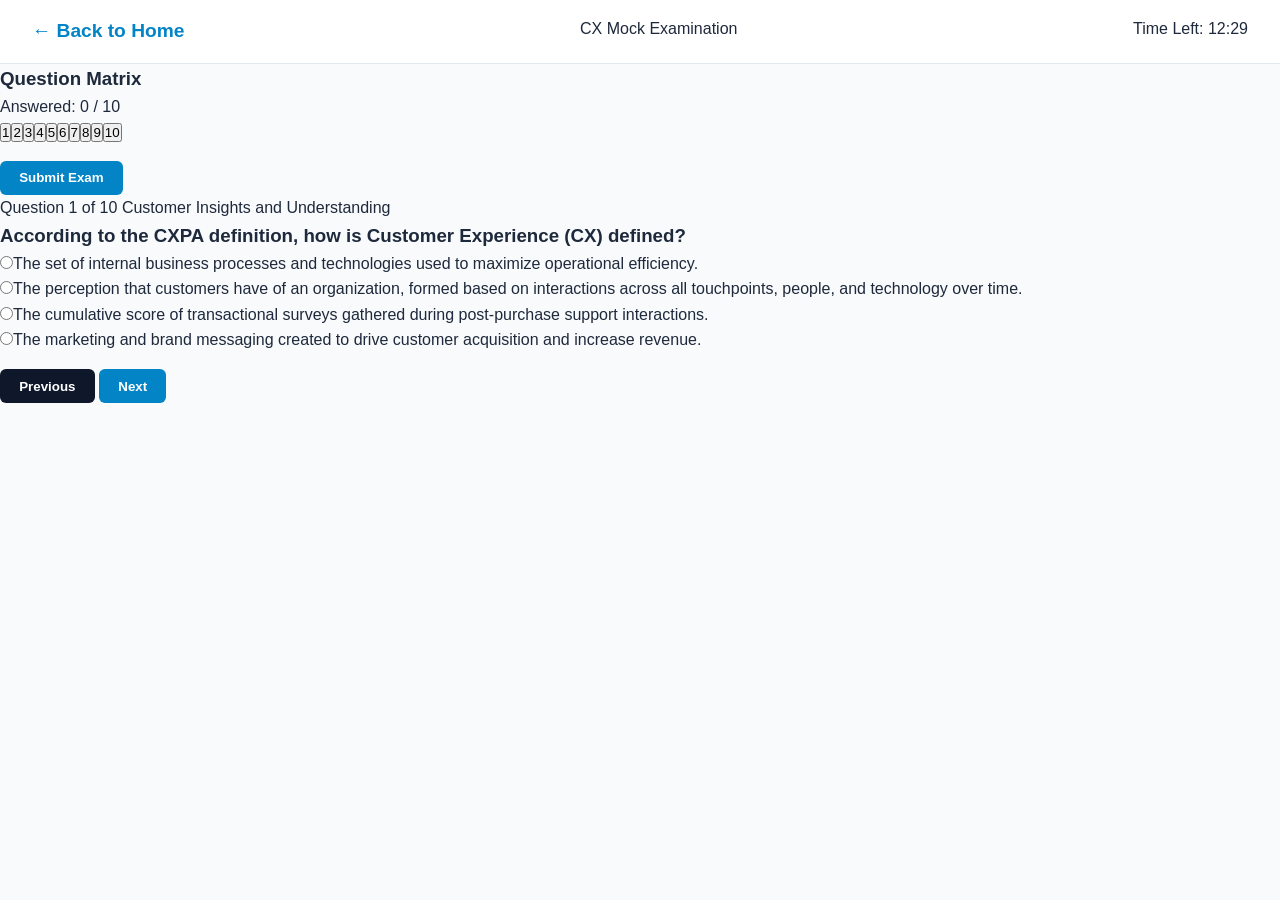
==== exam.html @ a08203ed "Create exam.html" ====
<!DOCTYPE html>
<html lang="en">
<head>
  <meta charset="UTF-8" />
  <meta name="viewport" content="width=device-width, initial-scale=1.0" />
  <title>Mock Exam | CX Practice Hub</title>
  <link rel="stylesheet" href="style.css" />
</head>
<body class="exam-body">

  <header class="navbar exam-header">
    <div class="logo"><a href="index.html" style="text-decoration: none; color: inherit;">← Back to Home</a></div>
    <div class="exam-title">CX Mock Examination</div>
    <div class="timer-box">Time Left: <span id="global-timer">60:00</span></div>
  </header>

  <main class="exam-container" id="exam-main">
    <!-- LEFT: Matrix of Questions -->
    <aside class="matrix-panel">
      <div class="matrix-header">
        <h3>Question Matrix</h3>
        <p class="matrix-sub" id="status-summary">Answered: 0 / 0</p>
      </div>
      <div class="matrix-grid" id="question-matrix"></div>
      
      <div class="matrix-footer">
        <button id="submit-exam-btn" class="btn primary full-width">Submit Exam</button>
      </div>
    </aside>

    <!-- RIGHT: Question & Options Display -->
    <section class="question-panel">
      <div class="question-header">
        <span class="q-badge" id="current-q-label">Question 1</span>
        <span class="q-domain" id="q-domain-label">Domain</span>
      </div>

      <div class="q-content">
        <h3 id="question-text">Loading question...</h3>
        <div id="options-container" class="options-list"></div>
        <div id="explanation-box" class="explanation-box hidden"></div>
      </div>

      <div class="question-nav">
        <button id="prev-btn" class="btn secondary">Previous</button>
        <button id="next-btn" class="btn primary">Next</button>
      </div>
    </section>
  </main>

  <!-- RESULT MODAL / OVERLAY -->
  <div id="result-screen" class="result-modal hidden">
    <div class="result-card">
      <h2>Exam Completed</h2>
      <p class="score-text" id="score-text">0 / 0 (0%)</p>
      <p id="score-message"></p>
      
      <div class="result-actions">
        <button id="review-btn" class="btn primary">Review Answers</button>
        <button id="retake-btn" class="btn secondary">Retake Exam</button>
        <a href="index.html" class="btn community-btn">Exit to Home</a>
      </div>
    </div>
  </div>

  <script>
    let questions = [];
    let currentIndex = 0;
    let userAnswers = {}; // { index: selectedOptionIndex }
    let isReviewMode = false;
    let timeLeft = 60 * 60; // 60 minutes default total exam timer
    let timerInterval = null;

    async function initExam() {
      try {
        const res = await fetch('questions.json');
        const rawData = await res.json();

        questions = rawData.map(q => {
          const opts = [];
          if (q.option_0 !== undefined) opts.push(q.option_0);
          if (q.option_1 !== undefined) opts.push(q.option_1);
          if (q.option_2 !== undefined) opts.push(q.option_2);
          if (q.option_3 !== undefined) opts.push(q.option_3);

          let correctIdx = typeof q.answerIndex === 'number' ? q.answerIndex - 1 : 0;
          if (correctIdx < 0) correctIdx = 0;

          return {
            id: q.id,
            domain: q.domain || "Customer Experience",
            question: q.question,
            options: opts.length > 0 ? opts : (q.options || []),
            answerIndex: correctIdx,
            explanation: q.explanation || "No explanation provided."
          };
        });

        // Set overall exam timer proportional to questions (e.g. 75s per question)
        timeLeft = questions.length * 75;
        startTimer();
        buildMatrix();
        loadQuestion(0);
      } catch (err) {
        console.error("Error loading questions", err);
      }
    }

    function startTimer() {
      updateTimerDisplay();
      timerInterval = setInterval(() => {
        timeLeft--;
        updateTimerDisplay();
        if (timeLeft <= 0) {
          clearInterval(timerInterval);
          finishExam();
        }
      }, 1000);
    }

    function updateTimerDisplay() {
      const mins = Math.floor(timeLeft / 60);
      const secs = timeLeft % 60;
      document.getElementById('global-timer').textContent = 
        `${String(mins).padStart(2, '0')}:${String(secs).padStart(2, '0')}`;
    }

    function buildMatrix() {
      const container = document.getElementById('question-matrix');
      container.innerHTML = '';
      questions.forEach((_, idx) => {
        const btn = document.createElement('button');
        btn.className = 'matrix-cell';
        btn.id = `matrix-cell-${idx}`;
        btn.textContent = idx + 1;
        btn.onclick = () => loadQuestion(idx);
        container.appendChild(btn);
      });
      updateStatusSummary();
    }

    function updateStatusSummary() {
      const answeredCount = Object.keys(userAnswers).length;
      document.getElementById('status-summary').textContent = 
        isReviewMode ? `Reviewing ${questions.length} Questions` : `Answered: ${answeredCount} / ${questions.length}`;
    }

    function loadQuestion(index) {
      currentIndex = index;
      const q = questions[currentIndex];

      document.getElementById('current-q-label').textContent = `Question ${currentIndex + 1} of ${questions.length}`;
      document.getElementById('q-domain-label').textContent = q.domain;
      document.getElementById('question-text').textContent = q.question;

      // Update Matrix highlight
      document.querySelectorAll('.matrix-cell').forEach((cell, idx) => {
        cell.classList.remove('active');
        if (idx === currentIndex) cell.classList.add('active');
      });

      // Render Options
      const optionsContainer = document.getElementById('options-container');
      optionsContainer.innerHTML = '';

      q.options.forEach((optText, optIdx) => {
        const optBtn = document.createElement('div');
        optBtn.className = 'exam-option';

        const radio = document.createElement('input');
        radio.type = 'radio';
        radio.name = `option-${currentIndex}`;
        radio.checked = userAnswers[currentIndex] === optIdx;
        radio.disabled = isReviewMode;

        const label = document.createElement('span');
        label.textContent = optText;

        optBtn.appendChild(radio);
        optBtn.appendChild(label);

        if (!isReviewMode) {
          optBtn.onclick = () => {
            userAnswers[currentIndex] = optIdx;
            radio.checked = true;
            document.getElementById(`matrix-cell-${currentIndex}`).classList.add('answered');
            updateStatusSummary();
            renderOptionSelection();
          };
        } else {
          // Review highlights
          if (optIdx === q.answerIndex) optBtn.classList.add('opt-correct');
          if (userAnswers[currentIndex] === optIdx && optIdx !== q.answerIndex) {
            optBtn.classList.add('opt-wrong');
          }
        }

        optionsContainer.appendChild(optBtn);
      });

      renderOptionSelection();

      // Explanation display in Review Mode
      const explBox = document.getElementById('explanation-box');
      if (isReviewMode) {
        explBox.classList.remove('hidden');
        explBox.innerHTML = `<strong>Explanation:</strong> ${q.explanation}`;
      } else {
        explBox.classList.add('hidden');
      }

      // Prev/Next buttons
      document.getElementById('prev-btn').disabled = currentIndex === 0;
      document.getElementById('next-btn').disabled = currentIndex === questions.length - 1;
    }

    function renderOptionSelection() {
      const opts = document.querySelectorAll('.exam-option');
      opts.forEach((opt, idx) => {
        if (!isReviewMode) {
          if (userAnswers[currentIndex] === idx) {
            opt.classList.add('selected');
          } else {
            opt.classList.remove('selected');
          }
        }
      });
    }

    document.getElementById('prev-btn').onclick = () => {
      if (currentIndex > 0) loadQuestion(currentIndex - 1);
    };

    document.getElementById('next-btn').onclick = () => {
      if (currentIndex < questions.length - 1) loadQuestion(currentIndex + 1);
    };

    document.getElementById('submit-exam-btn').onclick = () => {
      const unanswered = questions.length - Object.keys(userAnswers).length;
      if (unanswered > 0) {
        if (!confirm(`You have ${unanswered} unanswered question(s). Are you sure you want to finish and submit?`)) {
          return;
        }
      }
      finishExam();
    };

    function finishExam() {
      clearInterval(timerInterval);
      let score = 0;
      questions.forEach((q, idx) => {
        if (userAnswers[idx] === q.answerIndex) {
          score++;
        }
      });

      const pct = Math.round((score / questions.length) * 100);
      document.getElementById('score-text').textContent = `${score} / ${questions.length} (${pct}%)`;
      document.getElementById('score-message').textContent = pct >= 75 ? "Congratulations! Passing standard achieved." : "Keep practicing to reinforce weak domains.";

      document.getElementById('result-screen').classList.remove('hidden');
    }

    document.getElementById('review-btn').onclick = () => {
      isReviewMode = true;
      document.getElementById('result-screen').classList.add('hidden');
      document.getElementById('submit-exam-btn').classList.add('hidden');

      // Color matrix cells based on correct vs incorrect
      questions.forEach((q, idx) => {
        const cell = document.getElementById(`matrix-cell-${idx}`);
        cell.classList.remove('answered');
        if (userAnswers[idx] === q.answerIndex) {
          cell.classList.add('matrix-correct');
        } else {
          cell.classList.add('matrix-wrong');
        }
      });

      updateStatusSummary();
      loadQuestion(0);
    };

    document.getElementById('retake-btn').onclick = () => {
      location.reload();
    };

    initExam();
  </script>
</body>
</html>
---- style.css ----
* { box-sizing: border-box; margin: 0; padding: 0; font-family: -apple-system, BlinkMacSystemFont, "Segoe UI", Roboto, sans-serif; }
body { background: #f8fafc; color: #1e293b; line-height: 1.6; }
.navbar { display: flex; justify-content: space-between; padding: 1rem 2rem; background: #ffffff; border-bottom: 1px solid #e2e8f0; }
.navbar .logo { font-weight: 700; font-size: 1.2rem; color: #0284c7; }
.navbar nav a { margin-left: 1.5rem; text-decoration: none; color: #475569; font-weight: 500; }
.navbar nav a:hover { color: #0284c7; }

.container { max-width: 900px; margin: 2rem auto; padding: 0 1rem; }
.section-card { background: #ffffff; border-radius: 8px; padding: 1.5rem; margin-bottom: 2rem; border: 1px solid #e2e8f0; }
.section-card h2 { margin-bottom: 1rem; color: #0f172a; }

.hidden { display: none; }
.btn { padding: 0.6rem 1.2rem; border-radius: 6px; border: none; cursor: pointer; font-weight: 600; margin-top: 1rem; }
.btn.primary { background: #0284c7; color: #ffffff; }
.btn.secondary { background: #0f172a; color: #ffffff; }
.btn.community-btn { background: #f1f5f9; color: #0f172a; text-decoration: none; display: inline-block; margin-right: 1rem; }

.quiz-header { display: flex; justify-content: space-between; margin-bottom: 1rem; font-weight: 600; color: #64748b; }
.timer { color: #dc2626; }
.options-grid { display: flex; flex-direction: column; gap: 0.75rem; margin-top: 1rem; }
.opt-btn { padding: 0.8rem; border: 1px solid #cbd5e1; border-radius: 6px; background: #fff; text-align: left; cursor: pointer; font-size: 1rem; }
.opt-btn:hover:not(:disabled) { background: #f1f5f9; }
.opt-btn.correct { background: #dcfce7; border-color: #22c55e; }
.opt-btn.wrong { background: #fee2e2; border-color: #ef4444; }

.case-grid { display: grid; grid-template-columns: 1fr; gap: 1rem; margin-top: 1rem; }
.case-item { border: 1px solid #e2e8f0; border-radius: 6px; padding: 1rem; background: #fafafa; }
.case-item h4 { margin-bottom: 0.5rem; }
.link-btn { display: inline-block; margin-top: 0.5rem; color: #0284c7; text-decoration: none; font-weight: 600; }

.review-card { padding: 1rem; border-bottom: 1px solid #e2e8f0; margin-top: 1rem; }
.explanation { background: #f8fafc; padding: 0.5rem; border-left: 3px solid #0284c7; margin-top: 0.5rem; }
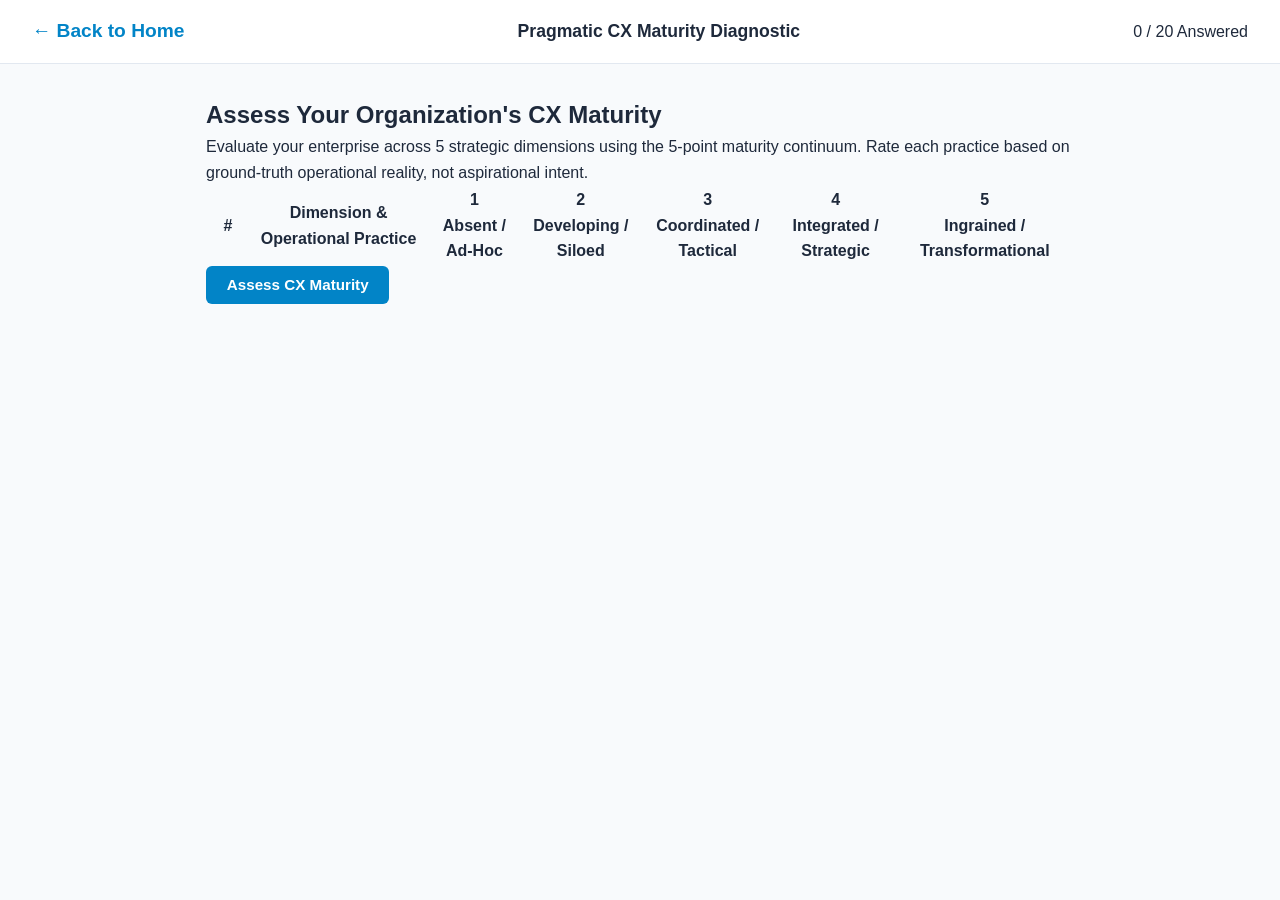
==== commit 17d5ee69: "Update exam.html" ====
--- a/exam.html
+++ b/exam.html
@@ -3,289 +3,251 @@
 <head>
   <meta charset="UTF-8" />
   <meta name="viewport" content="width=device-width, initial-scale=1.0" />
-  <title>Mock Exam | CX Practice Hub</title>
+  <title>CX Maturity Diagnostic & Assessment</title>
   <link rel="stylesheet" href="style.css" />
 </head>
-<body class="exam-body">
-
-  <header class="navbar exam-header">
+<body class="diagnostic-body">
+
+  <header class="navbar">
     <div class="logo"><a href="index.html" style="text-decoration: none; color: inherit;">← Back to Home</a></div>
-    <div class="exam-title">CX Mock Examination</div>
-    <div class="timer-box">Time Left: <span id="global-timer">60:00</span></div>
+    <div class="exam-title">Pragmatic CX Maturity Diagnostic</div>
+    <div class="progress-pill" id="completion-pill">0 / 20 Answered</div>
   </header>
 
-  <main class="exam-container" id="exam-main">
-    <!-- LEFT: Matrix of Questions -->
-    <aside class="matrix-panel">
-      <div class="matrix-header">
-        <h3>Question Matrix</h3>
-        <p class="matrix-sub" id="status-summary">Answered: 0 / 0</p>
-      </div>
-      <div class="matrix-grid" id="question-matrix"></div>
+  <main class="container diagnostic-container">
+    
+    <!-- INTRO BANNER -->
+    <div class="intro-box" id="intro-box">
+      <h2>Assess Your Organization's CX Maturity</h2>
+      <p>Evaluate your enterprise across 5 strategic dimensions using the 5-point maturity continuum. Rate each practice based on ground-truth operational reality, not aspirational intent.</p>
+    </div>
+
+    <!-- ASSESSMENT FORM -->
+    <form id="maturity-form">
+      <div class="table-responsive">
+        <table class="maturity-table">
+          <thead>
+            <tr>
+              <th style="width: 40px;">#</th>
+              <th>Dimension & Operational Practice</th>
+              <th class="rate-col">1<br><span class="col-sub">Absent / Ad-Hoc</span></th>
+              <th class="rate-col">2<br><span class="col-sub">Developing / Siloed</span></th>
+              <th class="rate-col">3<br><span class="col-sub">Coordinated / Tactical</span></th>
+              <th class="rate-col">4<br><span class="col-sub">Integrated / Strategic</span></th>
+              <th class="rate-col">5<br><span class="col-sub">Ingrained / Transformational</span></th>
+            </tr>
+          </thead>
+          <tbody id="questions-tbody">
+            <!-- Dynamically populated from JSON -->
+          </tbody>
+        </table>
+      </div>
+
+      <div class="action-bar">
+        <div id="validation-warning" class="warning-text hidden">⚠️ Please complete all 20 questions before generating your diagnosis.</div>
+        <button type="button" id="assess-btn" class="btn primary btn-large">Assess CX Maturity</button>
+      </div>
+    </form>
+
+    <!-- DIAGNOSTIC RESULTS REPORT (HIDDEN INITIALLY) -->
+    <section id="results-panel" class="results-panel hidden">
       
-      <div class="matrix-footer">
-        <button id="submit-exam-btn" class="btn primary full-width">Submit Exam</button>
-      </div>
-    </aside>
-
-    <!-- RIGHT: Question & Options Display -->
-    <section class="question-panel">
-      <div class="question-header">
-        <span class="q-badge" id="current-q-label">Question 1</span>
-        <span class="q-domain" id="q-domain-label">Domain</span>
-      </div>
-
-      <div class="q-content">
-        <h3 id="question-text">Loading question...</h3>
-        <div id="options-container" class="options-list"></div>
-        <div id="explanation-box" class="explanation-box hidden"></div>
-      </div>
-
-      <div class="question-nav">
-        <button id="prev-btn" class="btn secondary">Previous</button>
-        <button id="next-btn" class="btn primary">Next</button>
+      <!-- FUN AVATAR & HERO STAGE -->
+      <div class="stage-hero">
+        <div class="stage-avatar" id="stage-avatar">🎯</div>
+        <div class="stage-info">
+          <span class="stage-tag" id="stage-tag">Maturity Level</span>
+          <h1 id="stage-name">Strategic</h1>
+          <p class="stage-summary" id="stage-summary"></p>
+        </div>
+        <div class="score-badge">
+          <div class="score-number" id="total-score-val">0</div>
+          <div class="score-max">/ 100 pts</div>
+        </div>
+      </div>
+
+      <!-- DIMENSION BREAKDOWN (PROGRESS BARS) -->
+      <div class="dimension-card">
+        <h3>Operational Dimension Breakdown</h3>
+        <div id="dimension-bars" class="dim-bars-container"></div>
+      </div>
+
+      <!-- OPERATIONAL REALITY -->
+      <div class="detail-card">
+        <h3>Current Operational Reality</h3>
+        <ul id="operational-reality-list" class="styled-list"></ul>
+      </div>
+
+      <!-- IMMEDIATE OPERATIONAL PRIORITIES -->
+      <div class="detail-card priority-card">
+        <h3>Immediate Operational Priorities</h3>
+        <ul id="priorities-list" class="styled-list priority-list"></ul>
+      </div>
+
+      <!-- RELEVANT LAGGING METRICS -->
+      <div class="detail-card">
+        <h3>Key Metrics to Track at This Stage</h3>
+        <div id="metrics-chips" class="metrics-chips"></div>
+      </div>
+
+      <!-- ACTION BUTTONS -->
+      <div class="report-actions">
+        <button id="retake-btn" class="btn secondary">Retake Diagnostic</button>
+        <button onclick="window.print()" class="btn secondary">Print Report</button>
+        <a href="index.html" class="btn primary">Back to Hub</a>
       </div>
     </section>
+
   </main>
 
-  <!-- RESULT MODAL / OVERLAY -->
-  <div id="result-screen" class="result-modal hidden">
-    <div class="result-card">
-      <h2>Exam Completed</h2>
-      <p class="score-text" id="score-text">0 / 0 (0%)</p>
-      <p id="score-message"></p>
-      
-      <div class="result-actions">
-        <button id="review-btn" class="btn primary">Review Answers</button>
-        <button id="retake-btn" class="btn secondary">Retake Exam</button>
-        <a href="index.html" class="btn community-btn">Exit to Home</a>
-      </div>
-    </div>
-  </div>
-
   <script>
-    let questions = [];
-    let currentIndex = 0;
-    let userAnswers = {}; // { index: selectedOptionIndex }
-    let isReviewMode = false;
-    let timeLeft = 60 * 60; // 60 minutes default total exam timer
-    let timerInterval = null;
-
-    async function initExam() {
+    let diagnosticData = null;
+    let userRatings = {}; // { questionId: ratingNumber (1..5) }
+
+    // Fun Avatars for each stage
+    const STAGE_AVATARS = {
+      "stage_1": { icon: "🏕️", titleBadge: "Level 1: The Ad-Hoc Pioneer" },
+      "stage_2": { icon: "🧱", titleBadge: "Level 2: The Silo Juggler" },
+      "stage_3": { icon: "🚒", titleBadge: "Level 3: The Tactical Firefighter" },
+      "stage_4": { icon: "🧭", titleBadge: "Level 4: The Strategic Navigator" },
+      "stage_5": { icon: "🚀", titleBadge: "Level 5: The Galactic CX Unicorn" }
+    };
+
+    async function loadAssessment() {
       try {
         const res = await fetch('questions.json');
-        const rawData = await res.json();
-
-        questions = rawData.map(q => {
-          const opts = [];
-          if (q.option_0 !== undefined) opts.push(q.option_0);
-          if (q.option_1 !== undefined) opts.push(q.option_1);
-          if (q.option_2 !== undefined) opts.push(q.option_2);
-          if (q.option_3 !== undefined) opts.push(q.option_3);
-
-          let correctIdx = typeof q.answerIndex === 'number' ? q.answerIndex - 1 : 0;
-          if (correctIdx < 0) correctIdx = 0;
-
-          return {
-            id: q.id,
-            domain: q.domain || "Customer Experience",
-            question: q.question,
-            options: opts.length > 0 ? opts : (q.options || []),
-            answerIndex: correctIdx,
-            explanation: q.explanation || "No explanation provided."
-          };
-        });
-
-        // Set overall exam timer proportional to questions (e.g. 75s per question)
-        timeLeft = questions.length * 75;
-        startTimer();
-        buildMatrix();
-        loadQuestion(0);
+        diagnosticData = await res.json();
+        renderTable();
       } catch (err) {
-        console.error("Error loading questions", err);
+        console.error("Could not load questions.json", err);
       }
     }
 
-    function startTimer() {
-      updateTimerDisplay();
-      timerInterval = setInterval(() => {
-        timeLeft--;
-        updateTimerDisplay();
-        if (timeLeft <= 0) {
-          clearInterval(timerInterval);
-          finishExam();
-        }
-      }, 1000);
-    }
-
-    function updateTimerDisplay() {
-      const mins = Math.floor(timeLeft / 60);
-      const secs = timeLeft % 60;
-      document.getElementById('global-timer').textContent = 
-        `${String(mins).padStart(2, '0')}:${String(secs).padStart(2, '0')}`;
-    }
-
-    function buildMatrix() {
-      const container = document.getElementById('question-matrix');
-      container.innerHTML = '';
-      questions.forEach((_, idx) => {
-        const btn = document.createElement('button');
-        btn.className = 'matrix-cell';
-        btn.id = `matrix-cell-${idx}`;
-        btn.textContent = idx + 1;
-        btn.onclick = () => loadQuestion(idx);
-        container.appendChild(btn);
-      });
-      updateStatusSummary();
-    }
-
-    function updateStatusSummary() {
-      const answeredCount = Object.keys(userAnswers).length;
-      document.getElementById('status-summary').textContent = 
-        isReviewMode ? `Reviewing ${questions.length} Questions` : `Answered: ${answeredCount} / ${questions.length}`;
-    }
-
-    function loadQuestion(index) {
-      currentIndex = index;
-      const q = questions[currentIndex];
-
-      document.getElementById('current-q-label').textContent = `Question ${currentIndex + 1} of ${questions.length}`;
-      document.getElementById('q-domain-label').textContent = q.domain;
-      document.getElementById('question-text').textContent = q.question;
-
-      // Update Matrix highlight
-      document.querySelectorAll('.matrix-cell').forEach((cell, idx) => {
-        cell.classList.remove('active');
-        if (idx === currentIndex) cell.classList.add('active');
-      });
-
-      // Render Options
-      const optionsContainer = document.getElementById('options-container');
-      optionsContainer.innerHTML = '';
-
-      q.options.forEach((optText, optIdx) => {
-        const optBtn = document.createElement('div');
-        optBtn.className = 'exam-option';
-
-        const radio = document.createElement('input');
-        radio.type = 'radio';
-        radio.name = `option-${currentIndex}`;
-        radio.checked = userAnswers[currentIndex] === optIdx;
-        radio.disabled = isReviewMode;
-
-        const label = document.createElement('span');
-        label.textContent = optText;
-
-        optBtn.appendChild(radio);
-        optBtn.appendChild(label);
-
-        if (!isReviewMode) {
-          optBtn.onclick = () => {
-            userAnswers[currentIndex] = optIdx;
-            radio.checked = true;
-            document.getElementById(`matrix-cell-${currentIndex}`).classList.add('answered');
-            updateStatusSummary();
-            renderOptionSelection();
-          };
-        } else {
-          // Review highlights
-          if (optIdx === q.answerIndex) optBtn.classList.add('opt-correct');
-          if (userAnswers[currentIndex] === optIdx && optIdx !== q.answerIndex) {
-            optBtn.classList.add('opt-wrong');
-          }
-        }
-
-        optionsContainer.appendChild(optBtn);
-      });
-
-      renderOptionSelection();
-
-      // Explanation display in Review Mode
-      const explBox = document.getElementById('explanation-box');
-      if (isReviewMode) {
-        explBox.classList.remove('hidden');
-        explBox.innerHTML = `<strong>Explanation:</strong> ${q.explanation}`;
-      } else {
-        explBox.classList.add('hidden');
-      }
-
-      // Prev/Next buttons
-      document.getElementById('prev-btn').disabled = currentIndex === 0;
-      document.getElementById('next-btn').disabled = currentIndex === questions.length - 1;
-    }
-
-    function renderOptionSelection() {
-      const opts = document.querySelectorAll('.exam-option');
-      opts.forEach((opt, idx) => {
-        if (!isReviewMode) {
-          if (userAnswers[currentIndex] === idx) {
-            opt.classList.add('selected');
-          } else {
-            opt.classList.remove('selected');
-          }
-        }
+    function renderTable() {
+      const tbody = document.getElementById('questions-tbody');
+      tbody.innerHTML = '';
+
+      diagnosticData.questions.forEach((q, idx) => {
+        const tr = document.createElement('tr');
+        tr.id = `q-row-${q.id}`;
+
+        tr.innerHTML = `
+          <td class="q-num">${q.id}</td>
+          <td>
+            <div class="q-cat">${q.category}</div>
+            <div class="q-statement">${q.statement}</div>
+            <div class="q-eval"><small>Focus: ${q.evaluates}</small></div>
+          </td>
+          ${[1, 2, 3, 4, 5].map(val => `
+            <td class="radio-cell">
+              <label class="radio-label">
+                <input type="radio" name="q_${q.id}" value="${val}" onchange="handleSelect(${q.id},${val})" />
+                <span class="custom-radio"></span>
+              </label>
+            </td>
+          `).join('')}
+        `;
+        tbody.appendChild(tr);
       });
     }
 
-    document.getElementById('prev-btn').onclick = () => {
-      if (currentIndex > 0) loadQuestion(currentIndex - 1);
-    };
-
-    document.getElementById('next-btn').onclick = () => {
-      if (currentIndex < questions.length - 1) loadQuestion(currentIndex + 1);
-    };
-
-    document.getElementById('submit-exam-btn').onclick = () => {
-      const unanswered = questions.length - Object.keys(userAnswers).length;
-      if (unanswered > 0) {
-        if (!confirm(`You have ${unanswered} unanswered question(s). Are you sure you want to finish and submit?`)) {
-          return;
-        }
+    window.handleSelect = function(qId, val) {
+      userRatings[qId] = val;
+      const answeredCount = Object.keys(userRatings).length;
+      document.getElementById('completion-pill').textContent = `${answeredCount} / 20 Answered`;
+      
+      // Clear visual warning state for this row
+      const row = document.getElementById(`q-row-${qId}`);
+      if (row) row.classList.remove('row-missing');
+      
+      if (answeredCount === 20) {
+        document.getElementById('validation-warning').classList.add('hidden');
       }
-      finishExam();
-    };
-
-    function finishExam() {
-      clearInterval(timerInterval);
-      let score = 0;
-      questions.forEach((q, idx) => {
-        if (userAnswers[idx] === q.answerIndex) {
-          score++;
-        }
+    };
+
+    document.getElementById('assess-btn').onclick = function() {
+      const answeredCount = Object.keys(userRatings).length;
+      if (answeredCount < 20) {
+        document.getElementById('validation-warning').classList.remove('hidden');
+        // Highlight missing rows
+        diagnosticData.questions.forEach(q => {
+          if (!userRatings[q.id]) {
+            document.getElementById(`q-row-${q.id}`).classList.add('row-missing');
+          }
+        });
+        window.scrollTo({ top: document.querySelector('.row-missing').offsetTop - 100, behavior: 'smooth' });
+        return;
+      }
+
+      computeAndDisplayResults();
+    };
+
+    function computeAndDisplayResults() {
+      // 1. Calculate Total Score
+      let totalScore = 0;
+      Object.values(userRatings).forEach(val => totalScore += val);
+
+      // 2. Identify Matching Maturity Stage
+      const stage = diagnosticData.maturity_stages.find(
+        st => totalScore >= st.score_range.min && totalScore <= st.score_range.max
+      ) || diagnosticData.maturity_stages[0];
+
+      // 3. Populate Hero Information
+      const avatarInfo = STAGE_AVATARS[stage.stage_id] || { icon: "📊", titleBadge: stage.name };
+      document.getElementById('stage-avatar').textContent = avatarInfo.icon;
+      document.getElementById('stage-tag').textContent = avatarInfo.titleBadge;
+      document.getElementById('stage-name').textContent = stage.name;
+      document.getElementById('stage-summary').textContent = stage.summary;
+      document.getElementById('total-score-val').textContent = totalScore;
+
+      // 4. Calculate Dimension Scores (max 20 per dimension)
+      const dimMap = {};
+      diagnosticData.dimensions.forEach(dim => dimMap[dim.id] = { name: dim.name, score: 0, count: 0 });
+      diagnosticData.questions.forEach(q => {
+        dimMap[q.dimension_id].score += (userRatings[q.id] || 0);
+        dimMap[q.dimension_id].count++;
       });
 
-      const pct = Math.round((score / questions.length) * 100);
-      document.getElementById('score-text').textContent = `${score} / ${questions.length} (${pct}%)`;
-      document.getElementById('score-message').textContent = pct >= 75 ? "Congratulations! Passing standard achieved." : "Keep practicing to reinforce weak domains.";
-
-      document.getElementById('result-screen').classList.remove('hidden');
+      const dimBars = document.getElementById('dimension-bars');
+      dimBars.innerHTML = '';
+      Object.values(dimMap).forEach(d => {
+        const pct = Math.round((d.score / (d.count * 5)) * 100);
+        const div = document.createElement('div');
+        div.className = 'dim-bar-item';
+        div.innerHTML = `
+          <div class="dim-meta">
+            <span><strong>${d.name}</strong></span>
+            <span>${d.score} / ${d.count * 5} (${pct}%)</span>
+          </div>
+          <div class="progress-track">
+            <div class="progress-fill" style="width: ${pct}%"></div>
+          </div>
+        `;
+        dimBars.appendChild(div);
+      });
+
+      // 5. Populate Lists
+      const realityList = document.getElementById('operational-reality-list');
+      realityList.innerHTML = stage.operational_reality.map(item => `<li>${item}</li>`).join('');
+
+      const priorityList = document.getElementById('priorities-list');
+      priorityList.innerHTML = stage.immediate_operational_priorities.map(item => `<li>${item}</li>`).join('');
+
+      const metricsChips = document.getElementById('metrics-chips');
+      metricsChips.innerHTML = stage.relevant_lagging_metrics.map(m => `<span class="metric-chip">${m}</span>`).join('');
+
+      // 6. Toggle View
+      document.getElementById('intro-box').classList.add('hidden');
+      document.getElementById('maturity-form').classList.add('hidden');
+      document.getElementById('results-panel').classList.remove('hidden');
+      window.scrollTo({ top: 0, behavior: 'smooth' });
     }
 
-    document.getElementById('review-btn').onclick = () => {
-      isReviewMode = true;
-      document.getElementById('result-screen').classList.add('hidden');
-      document.getElementById('submit-exam-btn').classList.add('hidden');
-
-      // Color matrix cells based on correct vs incorrect
-      questions.forEach((q, idx) => {
-        const cell = document.getElementById(`matrix-cell-${idx}`);
-        cell.classList.remove('answered');
-        if (userAnswers[idx] === q.answerIndex) {
-          cell.classList.add('matrix-correct');
-        } else {
-          cell.classList.add('matrix-wrong');
-        }
-      });
-
-      updateStatusSummary();
-      loadQuestion(0);
-    };
-
-    document.getElementById('retake-btn').onclick = () => {
+    document.getElementById('retake-btn').onclick = function() {
       location.reload();
     };
 
-    initExam();
+    loadAssessment();
   </script>
 </body>
 </html>
--- a/style.css
+++ b/style.css
@@ -1,32 +1,290 @@
-* { box-sizing: border-box; margin: 0; padding: 0; font-family: -apple-system, BlinkMacSystemFont, "Segoe UI", Roboto, sans-serif; }
-body { background: #f8fafc; color: #1e293b; line-height: 1.6; }
-.navbar { display: flex; justify-content: space-between; padding: 1rem 2rem; background: #ffffff; border-bottom: 1px solid #e2e8f0; }
-.navbar .logo { font-weight: 700; font-size: 1.2rem; color: #0284c7; }
-.navbar nav a { margin-left: 1.5rem; text-decoration: none; color: #475569; font-weight: 500; }
-.navbar nav a:hover { color: #0284c7; }
-
-.container { max-width: 900px; margin: 2rem auto; padding: 0 1rem; }
-.section-card { background: #ffffff; border-radius: 8px; padding: 1.5rem; margin-bottom: 2rem; border: 1px solid #e2e8f0; }
-.section-card h2 { margin-bottom: 1rem; color: #0f172a; }
-
-.hidden { display: none; }
-.btn { padding: 0.6rem 1.2rem; border-radius: 6px; border: none; cursor: pointer; font-weight: 600; margin-top: 1rem; }
-.btn.primary { background: #0284c7; color: #ffffff; }
-.btn.secondary { background: #0f172a; color: #ffffff; }
-.btn.community-btn { background: #f1f5f9; color: #0f172a; text-decoration: none; display: inline-block; margin-right: 1rem; }
-
-.quiz-header { display: flex; justify-content: space-between; margin-bottom: 1rem; font-weight: 600; color: #64748b; }
-.timer { color: #dc2626; }
-.options-grid { display: flex; flex-direction: column; gap: 0.75rem; margin-top: 1rem; }
-.opt-btn { padding: 0.8rem; border: 1px solid #cbd5e1; border-radius: 6px; background: #fff; text-align: left; cursor: pointer; font-size: 1rem; }
-.opt-btn:hover:not(:disabled) { background: #f1f5f9; }
-.opt-btn.correct { background: #dcfce7; border-color: #22c55e; }
-.opt-btn.wrong { background: #fee2e2; border-color: #ef4444; }
-
-.case-grid { display: grid; grid-template-columns: 1fr; gap: 1rem; margin-top: 1rem; }
-.case-item { border: 1px solid #e2e8f0; border-radius: 6px; padding: 1rem; background: #fafafa; }
-.case-item h4 { margin-bottom: 0.5rem; }
-.link-btn { display: inline-block; margin-top: 0.5rem; color: #0284c7; text-decoration: none; font-weight: 600; }
-
-.review-card { padding: 1rem; border-bottom: 1px solid #e2e8f0; margin-top: 1rem; }
-.explanation { background: #f8fafc; padding: 0.5rem; border-left: 3px solid #0284c7; margin-top: 0.5rem; }
+* {
+  box-sizing: border-box;
+  margin: 0;
+  padding: 0;
+  font-family: -apple-system, BlinkMacSystemFont, "Segoe UI", Roboto, sans-serif;
+}
+
+body {
+  background: #f8fafc;
+  color: #1e293b;
+  line-height: 1.6;
+}
+
+/* NAVBAR */
+.navbar {
+  display: flex;
+  justify-content: space-between;
+  align-items: center;
+  padding: 1rem 2rem;
+  background: #ffffff;
+  border-bottom: 1px solid #e2e8f0;
+}
+.navbar .logo {
+  font-weight: 700;
+  font-size: 1.2rem;
+  color: #0284c7;
+}
+.navbar nav a {
+  margin-left: 1.5rem;
+  text-decoration: none;
+  color: #475569;
+  font-weight: 500;
+}
+.navbar nav a:hover {
+  color: #0284c7;
+}
+
+.container {
+  max-width: 900px;
+  margin: 2rem auto;
+  padding: 0 1rem;
+}
+.section-card {
+  background: #ffffff;
+  border-radius: 8px;
+  padding: 1.5rem;
+  margin-bottom: 2rem;
+  border: 1px solid #e2e8f0;
+}
+
+/* BUTTONS */
+.btn {
+  padding: 0.65rem 1.3rem;
+  border-radius: 6px;
+  border: none;
+  cursor: pointer;
+  font-weight: 600;
+  font-size: 0.95rem;
+  transition: all 0.2s ease;
+}
+.btn.primary {
+  background: #0284c7;
+  color: #ffffff;
+}
+.btn.primary:hover {
+  background: #0369a1;
+}
+.btn.secondary {
+  background: #e2e8f0;
+  color: #1e293b;
+}
+.btn.secondary:hover {
+  background: #cbd5e1;
+}
+.btn.community-btn {
+  background: #f1f5f9;
+  color: #0f172a;
+  text-decoration: none;
+  display: inline-block;
+  margin-right: 0.75rem;
+}
+.btn:disabled {
+  opacity: 0.5;
+  cursor: not-allowed;
+}
+.full-width {
+  width: 100%;
+}
+.hidden {
+  display: none !important;
+}
+
+/* EXAM PAGE LAYOUT */
+.exam-header {
+  border-bottom: 2px solid #0284c7;
+}
+.exam-title {
+  font-weight: 600;
+  font-size: 1.1rem;
+}
+.timer-box {
+  font-weight: 700;
+  color: #dc2626;
+  font-size: 1.1rem;
+}
+
+.exam-container {
+  display: grid;
+  grid-template-columns: 320px 1fr;
+  gap: 1.5rem;
+  max-width: 1300px;
+  margin: 1.5rem auto;
+  padding: 0 1rem;
+  min-height: calc(100vh - 120px);
+}
+
+/* MATRIX PANEL (LEFT) */
+.matrix-panel {
+  background: #ffffff;
+  border: 1px solid #e2e8f0;
+  border-radius: 8px;
+  padding: 1.25rem;
+  display: flex;
+  flex-direction: column;
+  height: fit-content;
+}
+.matrix-header h3 {
+  font-size: 1.1rem;
+  color: #0f172a;
+}
+.matrix-sub {
+  font-size: 0.85rem;
+  color: #64748b;
+  margin-bottom: 1rem;
+}
+.matrix-grid {
+  display: grid;
+  grid-template-columns: repeat(5, 1fr);
+  gap: 0.5rem;
+  margin-bottom: 1.5rem;
+}
+.matrix-cell {
+  background: #ffffff;
+  border: 1px solid #cbd5e1;
+  padding: 0.6rem 0;
+  border-radius: 4px;
+  font-weight: 600;
+  font-size: 0.95rem;
+  cursor: pointer;
+  color: #334155;
+}
+.matrix-cell:hover {
+  background: #f1f5f9;
+}
+.matrix-cell.active {
+  border: 2px solid #0284c7;
+  color: #0284c7;
+}
+.matrix-cell.answered {
+  background: #0284c7;
+  color: #ffffff;
+  border-color: #0284c7;
+}
+.matrix-cell.matrix-correct {
+  background: #16a34a !important;
+  color: #ffffff !important;
+  border-color: #16a34a !important;
+}
+.matrix-cell.matrix-wrong {
+  background: #dc2626 !important;
+  color: #ffffff !important;
+  border-color: #dc2626 !important;
+}
+
+/* QUESTION PANEL (RIGHT) */
+.question-panel {
+  background: #ffffff;
+  border: 1px solid #e2e8f0;
+  border-radius: 8px;
+  padding: 2rem;
+  display: flex;
+  flex-direction: column;
+  justify-content: space-between;
+}
+.question-header {
+  display: flex;
+  justify-content: space-between;
+  margin-bottom: 1.25rem;
+}
+.q-badge {
+  font-weight: 700;
+  color: #0284c7;
+  font-size: 1.05rem;
+}
+.q-domain {
+  background: #f1f5f9;
+  padding: 0.2rem 0.6rem;
+  border-radius: 4px;
+  font-size: 0.85rem;
+  color: #475569;
+}
+.q-content h3 {
+  font-size: 1.2rem;
+  font-weight: 600;
+  color: #0f172a;
+  margin-bottom: 1.5rem;
+}
+.options-list {
+  display: flex;
+  flex-direction: column;
+  gap: 0.85rem;
+}
+.exam-option {
+  display: flex;
+  align-items: center;
+  gap: 0.85rem;
+  padding: 1rem;
+  border: 1px solid #e2e8f0;
+  border-radius: 6px;
+  cursor: pointer;
+  background: #fdfdfd;
+}
+.exam-option:hover {
+  background: #f8fafc;
+}
+.exam-option.selected {
+  border-color: #0284c7;
+  background: #f0f9ff;
+}
+.exam-option.opt-correct {
+  border-color: #16a34a;
+  background: #dcfce7;
+  font-weight: 600;
+}
+.exam-option.opt-wrong {
+  border-color: #dc2626;
+  background: #fee2e2;
+}
+
+.explanation-box {
+  margin-top: 1.5rem;
+  padding: 1rem;
+  background: #f8fafc;
+  border-left: 4px solid #0284c7;
+  font-size: 0.95rem;
+}
+.question-nav {
+  display: flex;
+  justify-content: space-between;
+  margin-top: 2rem;
+  padding-top: 1rem;
+  border-top: 1px solid #e2e8f0;
+}
+
+/* RESULT MODAL */
+.result-modal {
+  position: fixed;
+  top: 0;
+  left: 0;
+  width: 100%;
+  height: 100%;
+  background: rgba(15, 23, 42, 0.65);
+  display: flex;
+  justify-content: center;
+  align-items: center;
+}
+.result-card {
+  background: #ffffff;
+  border-radius: 10px;
+  padding: 2.5rem;
+  max-width: 500px;
+  width: 90%;
+  text-align: center;
+}
+.result-card h2 {
+  font-size: 1.6rem;
+  margin-bottom: 0.5rem;
+}
+.score-text {
+  font-size: 2.2rem;
+  font-weight: 800;
+  color: #0284c7;
+  margin: 1rem 0;
+}
+.result-actions {
+  display: flex;
+  flex-direction: column;
+  gap: 0.75rem;
+  margin-top: 1.5rem;
+}
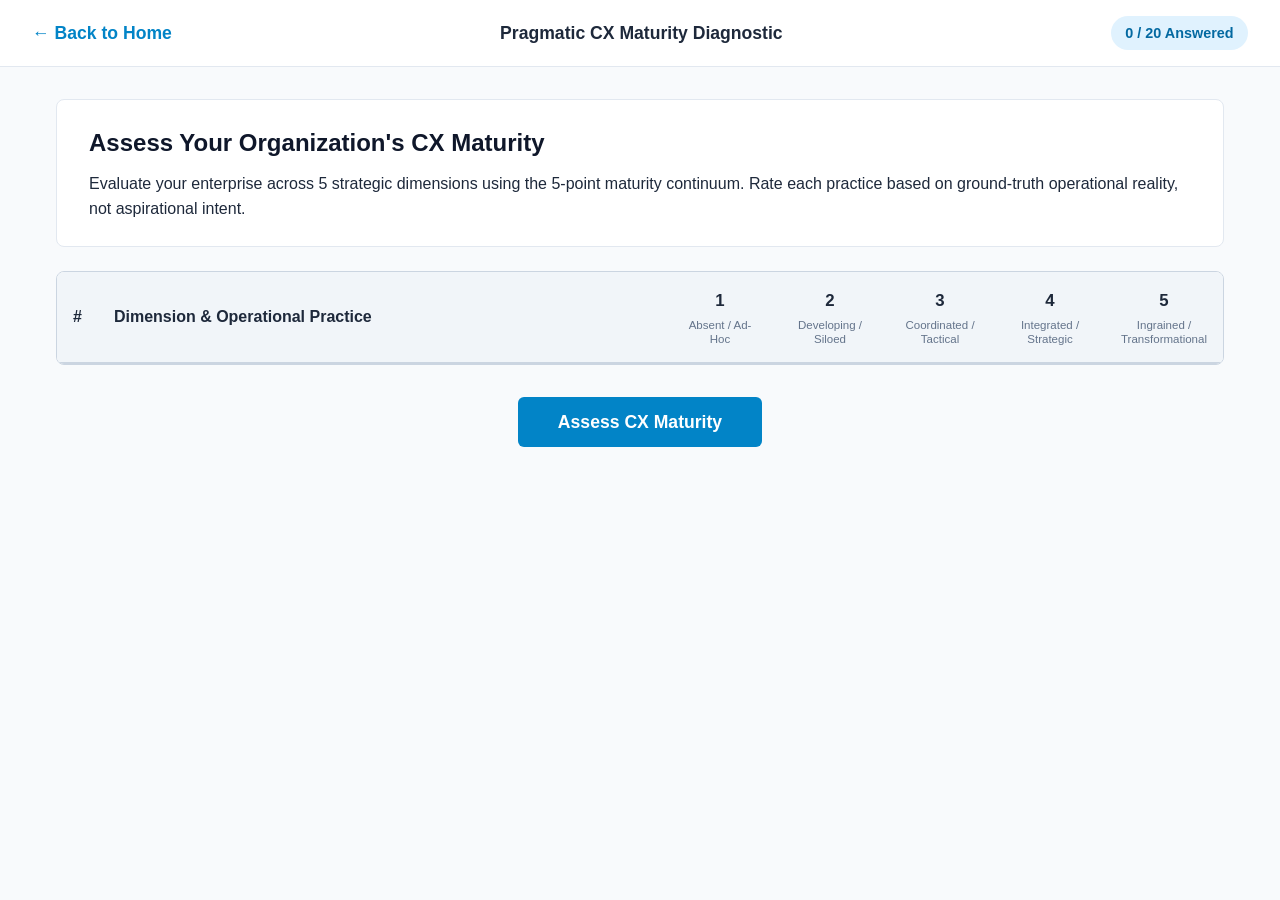
==== commit affe515f: "Update exam.html" ====
--- a/exam.html
+++ b/exam.html
@@ -5,6 +5,14 @@
   <meta name="viewport" content="width=device-width, initial-scale=1.0" />
   <title>CX Maturity Diagnostic & Assessment</title>
   <link rel="stylesheet" href="style.css" />
+  <style>
+    /* Inlined styles to guarantee instant styling without cache lag */
+    .hidden { display: none !important; }
+    .warning-text { color: #dc2626; font-weight: 600; margin-bottom: 0.5rem; }
+    .row-missing { background-color: #fee2e2 !important; }
+    .radio-label { display: block; width: 100%; height: 100%; cursor: pointer; text-align: center; }
+    .radio-label input { width: 20px; height: 20px; cursor: pointer; accent-color: #0284c7; }
+  </style>
 </head>
 <body class="diagnostic-body">
 
@@ -38,7 +46,7 @@
             </tr>
           </thead>
           <tbody id="questions-tbody">
-            <!-- Dynamically populated from JSON -->
+            <!-- Populated via script -->
           </tbody>
         </table>
       </div>
@@ -49,10 +57,8 @@
       </div>
     </form>
 
-    <!-- DIAGNOSTIC RESULTS REPORT (HIDDEN INITIALLY) -->
+    <!-- DIAGNOSTIC RESULTS REPORT -->
     <section id="results-panel" class="results-panel hidden">
-      
-      <!-- FUN AVATAR & HERO STAGE -->
       <div class="stage-hero">
         <div class="stage-avatar" id="stage-avatar">🎯</div>
         <div class="stage-info">
@@ -66,31 +72,26 @@
         </div>
       </div>
 
-      <!-- DIMENSION BREAKDOWN (PROGRESS BARS) -->
-      <div class="dimension-card">
+      <div class="detail-card">
         <h3>Operational Dimension Breakdown</h3>
         <div id="dimension-bars" class="dim-bars-container"></div>
       </div>
 
-      <!-- OPERATIONAL REALITY -->
       <div class="detail-card">
         <h3>Current Operational Reality</h3>
         <ul id="operational-reality-list" class="styled-list"></ul>
       </div>
 
-      <!-- IMMEDIATE OPERATIONAL PRIORITIES -->
       <div class="detail-card priority-card">
         <h3>Immediate Operational Priorities</h3>
         <ul id="priorities-list" class="styled-list priority-list"></ul>
       </div>
 
-      <!-- RELEVANT LAGGING METRICS -->
       <div class="detail-card">
         <h3>Key Metrics to Track at This Stage</h3>
         <div id="metrics-chips" class="metrics-chips"></div>
       </div>
 
-      <!-- ACTION BUTTONS -->
       <div class="report-actions">
         <button id="retake-btn" class="btn secondary">Retake Diagnostic</button>
         <button onclick="window.print()" class="btn secondary">Print Report</button>
@@ -101,10 +102,140 @@
   </main>
 
   <script>
-    let diagnosticData = null;
-    let userRatings = {}; // { questionId: ratingNumber (1..5) }
-
-    // Fun Avatars for each stage
+    // Embedded Data to prevent fetch/cache issues
+    const diagnosticData = {
+      "dimensions": [
+        { "id": "dim_1", "name": "Executive Direction & Strategic Intent" },
+        { "id": "dim_2", "name": "Cross-Functional Alignment & Silo Elimination" },
+        { "id": "dim_3", "name": "Design Thinking & Human-Centered Innovation" },
+        { "id": "dim_4", "Frontline Enablement & Culture (EX to CX)", "name": "Frontline Enablement & Culture (EX to CX)" },
+        { "id": "dim_5", "name": "Measurement, Lagging Metrics & Closed-Loop Action" }
+      ],
+      "questions": [
+        { "id": 1, "dimension_id": "dim_1", "category": "Executive Alignment", "statement": "The CEO and executive leadership treat CX as an active driver of sustainable business strategy and budget allocation, rather than an operational cost center.", "evaluates": "Executive sponsorship, resource prioritization, and strategic mindset." },
+        { "id": 2, "dimension_id": "dim_1", "category": "Strategic Intent", "statement": "Business strategies and resource allocations are formulated around outside-in customer journeys rather than inside-out functional convenience.", "evaluates": "Journey-centric strategy versus departmental convenience." },
+        { "id": 3, "dimension_id": "dim_1", "category": "Executive Empathy", "statement": "Senior executives routinely review unfiltered customer feedback and directly participate in customer listening sessions or frontline shadowing.", "evaluates": "Executive ground-truth awareness and listening hygiene." },
+        { "id": 4, "dimension_id": "dim_1", "category": "Financial Justification", "statement": "CX initiatives require substantiated business cases that link planned experience enhancements to projected ROI, cost-to-serve reductions, or revenue growth.", "evaluates": "Financial discipline and business case maturity." },
+        { "id": 5, "dimension_id": "dim_2", "category": "Governance", "statement": "A multi-stakeholder governance council (Product, Ops, IT, Marketing, Finance) actively aligns roadmaps to harmonize competing functional priorities.", "evaluates": "Cross-functional decision making and friction triage." },
+        { "id": 6, "dimension_id": "dim_2", "category": "Operational Handoffs", "statement": "Customer touchpoint handoffs between departments are governed using clear RACI roles, actively eliminating areas of 'responsibility ambiguity.'", "evaluates": "Process continuity and reduction of inter-department handoff drop-offs." },
+        { "id": 7, "dimension_id": "dim_2", "category": "Back-Office Integration", "statement": "Back-office and enabling teams (IT, Finance, Legal, Compliance) clearly understand and evaluate how their internal policies directly impact customer friction.", "evaluates": "Enabling department empathy and policy friction management." },
+        { "id": 8, "dimension_id": "dim_2", "category": "KPI Harmonization", "statement": "Operational KPIs across business units are structured to reward end-to-end journey success rather than encouraging teams to protect their own siloed metrics.", "evaluates": "Systemic incentives versus localized functional optimization." },
+        { "id": 9, "dimension_id": "dim_3", "category": "Customer Discovery", "statement": "Teams use structured discovery (such as customer interviews and journey maps) to uncover unarticulated customer needs before defining technical solutions.", "evaluates": "Qualitative research and problem definition discipline." },
+        { "id": 10, "dimension_id": "dim_3", "category": "Root Cause Analysis", "statement": "Problems are addressed using Root Cause Analysis (e.g., the 5 Whys, Fishbone diagrams) to solve foundational defects rather than deploying operational 'band-aids.'", "evaluates": "Depth of analytical problem solving." },
+        { "id": 11, "dimension_id": "dim_3", "category": "Iterative Validation", "statement": "New service concepts and digital workflows are iteratively tested via low-cost prototypes with real customers to validate usability before full technical deployment.", "evaluates": "De-risking innovation and testing before scaling." },
+        { "id": 12, "dimension_id": "dim_3", "category": "Balanced Innovation", "statement": "Experience innovation systematically balances human desirability, technical feasibility, and economic/business viability.", "evaluates": "Triple-lens innovation filter for viable transformation." },
+        { "id": 13, "dimension_id": "dim_4", "category": "Service-Profit Chain", "statement": "Leadership systematically manages the Service-Profit Chain, recognizing that frontline employee experience directly drives customer retention and service quality.", "evaluates": "Executive understanding of the direct link between EX and CX." },
+        { "id": 14, "dimension_id": "dim_4", "category": "Frontline Autonomy", "statement": "Frontline employees possess the documented authority and autonomy to resolve customer complaints in real time without navigating bureaucratic manager sign-offs.", "evaluates": "First-contact empowered resolution and low-friction service recovery." },
+        { "id": 15, "dimension_id": "dim_4", "category": "Voice of the Employee", "statement": "A structured Voice of the Employee (VoE) channel regularly gathers, acknowledges, and acts on frontline insights regarding broken internal workflows.", "evaluates": "Frontline knowledge capture and process bottleneck remediation." },
+        { "id": 16, "dimension_id": "dim_4", "category": "Performance Integrity", "statement": "Performance incentives celebrate customer-centric behaviors and quality resolution, specifically designed to avoid the manipulation or 'gaming' of survey scores.", "evaluates": "Incentive design hygiene and score integrity." },
+        { "id": 17, "dimension_id": "dim_5", "category": "Leading Indicators", "statement": "Operational leading indicators (e.g., system outages, queue backlogs, handle times) are monitored in real time alongside lagging survey metrics to predict customer distress.", "evaluates": "Telemetry pairing of operational (O-data) with experience (X-data)." },
+        { "id": 18, "dimension_id": "dim_5", "category": "Lagging Financial Impact", "statement": "Customer sentiment metrics (CSAT, CES, NPS) are statistically correlated with lagging commercial outcomes: Churn Rate, Retention Rate, CLV, or Earned Growth.", "evaluates": "Commercial validation and economic correlation of sentiment." },
+        { "id": 19, "dimension_id": "dim_5", "category": "Inner Loop Execution", "statement": "A frontline 'Inner Loop' process ensures that dissatisfied customer feedback triggers a direct, rapid operational follow-up to recover the relationship.", "evaluates": "Individual transactional service recovery within 24 to 48 hours." },
+        { "id": 20, "dimension_id": "dim_5", "category": "Outer Loop Remediation", "statement": "An 'Outer Loop' cross-functional mechanism aggregates feedback trends and error telemetry to prioritize structural product, system, and policy redesigns.", "evaluates": "Cross-functional systemic defect eradication." }
+      ],
+      "maturity_stages": [
+        {
+          "stage_id": "stage_1",
+          "name": "Nascent",
+          "score_range": { "min": 20, "max": 35 },
+          "summary": "Customer experience is ad-hoc, informal, and viewed as an isolated cost center.",
+          "operational_reality": [
+            "Leadership Detachment: Executive meetings focus exclusively on short-term sales volume, cost-cutting, and internal throughput; CX is dismissed as a soft marketing slogan.",
+            "The 'Meandering Project' Trap: CX exists as a part-time assignment handed to an arbitrary project manager with no formal budget, authority, or clear business objectives.",
+            "Siloed Reality & Blame Culture: Departments operate as isolated fortresses; when an onboarding or billing failure occurs, Sales, Ops, and IT blame each other.",
+            "Disconnected Measurement: Customer feedback consists of an occasional survey sent to an arbitrary list; scores sit unread in a spreadsheet while complaints are handled reactively.",
+            "Frontline Exhaustion: Agents bear the brunt of customer frustration with zero autonomy or systemic fixes, judged purely on call speed (AHT) rather than resolution."
+          ],
+          "immediate_operational_priorities": [
+            "Establish a Single Journey Baseline: Select one high-friction, high-volume touchpoint (e.g., onboarding or digital checkout) and document the current state from the outside-in.",
+            "Capture Paired O-Data and X-Data: Collect operational cycle times and drop-offs alongside transactional Customer Effort Score (CES) or CSAT to diagnose what is happening and why.",
+            "Deliver and Quantify an Early Quick Win: Mobilize a small, informal team across customer service and ops to fix one glaring defect, calculating cost savings or churn reduction.",
+            "Educate Executive Leadership: Present the quick win and unfiltered customer verbatim feedback directly to senior leadership to prove that experience defects directly drain profit."
+          ],
+          "relevant_lagging_metrics": ["Transactional CSAT", "Complaint Volume", "Early Churn Rate"]
+        },
+        {
+          "stage_id": "stage_2",
+          "name": "Basic",
+          "score_range": { "min": 36, "max": 51 },
+          "summary": "Pockets of uncoordinated CX activity operate within functional silos with an inside-out focus on scores.",
+          "operational_reality": [
+            "Uncoordinated Activity: Support, Marketing, and Digital run independent surveys using conflicting scales, multiple software tools, and unaligned timing.",
+            "Inside-Out Score Obsession: Teams focus entirely on 'hitting the target score' rather than understanding root causes, occasionally cherry-picking customers to artificially inflate ratings.",
+            "Handoff Black Holes: Individual touchpoints perform well in isolation, but customers fall through the cracks during transitions (e.g., Sales to Onboarding), causing duplicate paperwork.",
+            "Back-Office Apathy: Legal, Finance, Risk, and IT consider CX irrelevant to their remit, establishing restrictive operational policies purely for internal administrative ease.",
+            "Survey Fatigue Without Action: Customers receive surveys after every minor touchpoint but never hear back when reporting friction, degrading response rates over time."
+          ],
+          "immediate_operational_priorities": [
+            "Form an Informal Cross-Functional Working Group: Run bi-weekly working sessions with mid-level managers from Support, Sales, Marketing, and Ops to coordinate efforts.",
+            "Harmonize Feedback Scales & Governance: Standardize question scales (e.g., adopting consistent 5- or 7-point formats) and establish contact frequency rules to avoid survey fatigue.",
+            "Map the End-to-End Customer Journey: Run cross-functional workshops to map the customer's full lifecycle, identifying friction points where internal definitions clash with expectations.",
+            "Begin Systematic Root Cause Analysis: Shift reporting from vanity averages to categorizing qualitative feedback, using the 5 Whys and Pareto analysis on top customer complaints."
+          ],
+          "relevant_lagging_metrics": ["Customer Effort Score (CES)", "First Contact Resolution (FCR)", "Survey Response Rates"]
+        },
+        {
+          "stage_id": "stage_3",
+          "name": "Tactical",
+          "score_range": { "min": 52, "max": 67 },
+          "summary": "Core CX competencies and frontline closed loops exist, but systemic cross-functional alignment remains uneven.",
+          "operational_reality": [
+            "Emergence of CX Competency: Dedicated CX practitioners develop journey maps, research-backed personas, and customer insights, though funding remains project-based.",
+            "Active Inner Loop, Stalled Outer Loop: Supervisors promptly contact dissatisfied survey respondents to apologize or issue refunds, but underlying software or policy defects remain unfixed.",
+            "Role Ambiguity Across Journey Stages: Journey maps are visually shared, but daily ownership is contested; when a cross-departmental defect surfaces, teams dispute funding and responsibility.",
+            "Descriptive Metric Saturation: Dashboards monitor NPS, CSAT, and handle times, but teams struggle to demonstrate statistical correlations between sentiment and business retention."
+          ],
+          "immediate_operational_priorities": [
+            "Charter a Formal CX Steering Committee: Establish an executive-sponsored council (Product, Ops, IT, Finance) meeting monthly to triage systemic issues and align roadmaps.",
+            "Establish Cross-Functional RACI Frameworks: Formally define ownership matrices across every critical journey handoff to eliminate responsibility ambiguity.",
+            "Operationalize the Outer Loop: Deploy cross-functional squads utilizing root cause frameworks (Fishbone diagrams, Six Sigma DMAIC) to eliminate the top 3 structural friction drivers.",
+            "Connect CX Metrics to Financial Lagging Indicators: Partner with Finance to statistically correlate NPS/CSAT movements with Customer Retention Rate, Churn Cost, and Customer Lifetime Value."
+          ],
+          "relevant_lagging_metrics": ["Customer Retention Rate", "Net Promoter Score (NPS)", "Cost-to-Serve"]
+        },
+        {
+          "stage_id": "stage_4",
+          "name": "Strategic",
+          "score_range": { "min": 68, "max": 83 },
+          "summary": "Enterprise governance, human-centered design, and financial metric integration drive decision-making.",
+          "operational_reality": [
+            "Institutionalized Governance: An executive CX leader (CCO or VP) reports to the C-suite, guiding enterprise roadmaps and embedding CX goals into leadership evaluations.",
+            "Outside-In Strategic Planning: Corporate strategy routinely balances operational efficiency with intended customer experiences and brand promises.",
+            "Paired Leading and Lagging Telemetry: Real-time operational indicators (error spikes, cycle delays, queue times) trigger proactive interventions before customer sentiment turns negative.",
+            "Active Design Thinking Practices: Product and operational teams prototype service blueprints and run iterative usability tests with real users before writing technical code.",
+            "Emerging Cultural Strains: Frontline empowerment sometimes meets friction from conservative legal, risk, or compliance rules, limiting agent discretion in complex cases."
+          ],
+          "immediate_operational_priorities": [
+            "Scale Low-Fidelity Prototyping: Institutionalize a human-centered design methodology across all business units, mandating usability validation before engineering deployment.",
+            "Deepen Frontline Empowerment: Provide frontline agents with clear financial discretion and policy autonomy to resolve customer issues immediately without management approval.",
+            "Build a Robust Voice of the Employee (VoE) Architecture: Create formal feedback systems where frontline staff submit friction points, with engineering tracking them in backlog sprint reviews.",
+            "Implement Key Driver & Predictive Analytics: Apply regression and natural language processing to customer verbatims and call transcripts to uncover primary levers driving CLV."
+          ],
+          "relevant_lagging_metrics": ["Customer Lifetime Value (CLV)", "Net Revenue Retention (NRR)", "Earned Growth Rate"]
+        },
+        {
+          "stage_id": "stage_5",
+          "name": "Transformational",
+          "score_range": { "min": 84, "max": 100 },
+          "summary": "Customer-centricity is the natural operating system, uniting employee experience, continuous innovation, and predictive delivery.",
+          "operational_reality": [
+            "Customer-Centric Cultural DNA: CX is not an isolated department; every employee—from accounting to DevOps—understands how their work directly impacts the customer experience.",
+            "Living the Service-Profit Chain: Leadership actively manages the connection between employee well-being, psychological safety, and customer satisfaction.",
+            "Safe Experimentation & Agility: Teams operate in a blameless culture that tests bold service concepts, learns from early iterations, and adapts dynamically without fear of reprisal.",
+            "Engineered Peak-End Experiences: Journey interactions are intentionally designed to elicit positive emotions during critical moments of truth and journey conclusions.",
+            "Predictive & Proactive Delivery: Automated telemetry and intelligent systems identify anomalies, resolving customer issues proactively before the customer even notices."
+          ],
+          "immediate_operational_priorities": [
+            "Drive Continuous Experience Innovation: Leverage ethnographic immersion and customer co-creation labs to uncover unarticulated needs and pioneer new business models.",
+            "Unify EX and CX Operating Architectures: Partner with Human Resources to embed journey management and customer-centric behaviors directly into hiring, onboarding, and appraisals.",
+            "Automate Prescriptive Care Interventions: Transition real-time telemetry into automated interventions (such as automated account credits or outbound check-ins) upon detecting operational friction.",
+            "Guard Against Cultural Complacency: Maintain competitive audits outside your immediate sector to anticipate rising customer expectations shaped by global industry leaders."
+          ],
+          "relevant_lagging_metrics": ["Earned Growth Rate", "Employee Engagement Index", "Total Shareholder Return (TSR) / Enterprise Valuation"]
+        }
+      ]
+    };
+
     const STAGE_AVATARS = {
       "stage_1": { icon: "🏕️", titleBadge: "Level 1: The Ad-Hoc Pioneer" },
       "stage_2": { icon: "🧱", titleBadge: "Level 2: The Silo Juggler" },
@@ -113,21 +244,13 @@
       "stage_5": { icon: "🚀", titleBadge: "Level 5: The Galactic CX Unicorn" }
     };
 
-    async function loadAssessment() {
-      try {
-        const res = await fetch('questions.json');
-        diagnosticData = await res.json();
-        renderTable();
-      } catch (err) {
-        console.error("Could not load questions.json", err);
-      }
-    }
+    let userRatings = {};
 
     function renderTable() {
       const tbody = document.getElementById('questions-tbody');
       tbody.innerHTML = '';
 
-      diagnosticData.questions.forEach((q, idx) => {
+      diagnosticData.questions.forEach((q) => {
         const tr = document.createElement('tr');
         tr.id = `q-row-${q.id}`;
 
@@ -142,7 +265,6 @@
             <td class="radio-cell">
               <label class="radio-label">
                 <input type="radio" name="q_${q.id}" value="${val}" onchange="handleSelect(${q.id},${val})" />
-                <span class="custom-radio"></span>
               </label>
             </td>
           `).join('')}
@@ -153,14 +275,13 @@
 
     window.handleSelect = function(qId, val) {
       userRatings[qId] = val;
-      const answeredCount = Object.keys(userRatings).length;
-      document.getElementById('completion-pill').textContent = `${answeredCount} / 20 Answered`;
+      const count = Object.keys(userRatings).length;
+      document.getElementById('completion-pill').textContent = `${count} / 20 Answered`;
       
-      // Clear visual warning state for this row
       const row = document.getElementById(`q-row-${qId}`);
       if (row) row.classList.remove('row-missing');
       
-      if (answeredCount === 20) {
+      if (count === 20) {
         document.getElementById('validation-warning').classList.add('hidden');
       }
     };
@@ -169,40 +290,40 @@
       const answeredCount = Object.keys(userRatings).length;
       if (answeredCount < 20) {
         document.getElementById('validation-warning').classList.remove('hidden');
-        // Highlight missing rows
+        let firstMissing = null;
         diagnosticData.questions.forEach(q => {
           if (!userRatings[q.id]) {
-            document.getElementById(`q-row-${q.id}`).classList.add('row-missing');
+            const row = document.getElementById(`q-row-${q.id}`);
+            row.classList.add('row-missing');
+            if (!firstMissing) firstMissing = row;
           }
         });
-        window.scrollTo({ top: document.querySelector('.row-missing').offsetTop - 100, behavior: 'smooth' });
+        if (firstMissing) {
+          firstMissing.scrollIntoView({ behavior: 'smooth', block: 'center' });
+        }
         return;
       }
-
       computeAndDisplayResults();
     };
 
     function computeAndDisplayResults() {
-      // 1. Calculate Total Score
       let totalScore = 0;
-      Object.values(userRatings).forEach(val => totalScore += val);
-
-      // 2. Identify Matching Maturity Stage
+      Object.values(userRatings).forEach(v => totalScore += v);
+
       const stage = diagnosticData.maturity_stages.find(
         st => totalScore >= st.score_range.min && totalScore <= st.score_range.max
       ) || diagnosticData.maturity_stages[0];
 
-      // 3. Populate Hero Information
-      const avatarInfo = STAGE_AVATARS[stage.stage_id] || { icon: "📊", titleBadge: stage.name };
+      const avatarInfo = STAGE_AVATARS[stage.stage_id] || { icon: "🎯", titleBadge: stage.name };
       document.getElementById('stage-avatar').textContent = avatarInfo.icon;
       document.getElementById('stage-tag').textContent = avatarInfo.titleBadge;
       document.getElementById('stage-name').textContent = stage.name;
       document.getElementById('stage-summary').textContent = stage.summary;
       document.getElementById('total-score-val').textContent = totalScore;
 
-      // 4. Calculate Dimension Scores (max 20 per dimension)
+      // Dimensions progress bars
       const dimMap = {};
-      diagnosticData.dimensions.forEach(dim => dimMap[dim.id] = { name: dim.name, score: 0, count: 0 });
+      diagnosticData.dimensions.forEach(d => dimMap[d.id] = { name: d.name, score: 0, count: 0 });
       diagnosticData.questions.forEach(q => {
         dimMap[q.dimension_id].score += (userRatings[q.id] || 0);
         dimMap[q.dimension_id].count++;
@@ -226,17 +347,15 @@
         dimBars.appendChild(div);
       });
 
-      // 5. Populate Lists
-      const realityList = document.getElementById('operational-reality-list');
-      realityList.innerHTML = stage.operational_reality.map(item => `<li>${item}</li>`).join('');
-
-      const priorityList = document.getElementById('priorities-list');
-      priorityList.innerHTML = stage.immediate_operational_priorities.map(item => `<li>${item}</li>`).join('');
-
-      const metricsChips = document.getElementById('metrics-chips');
-      metricsChips.innerHTML = stage.relevant_lagging_metrics.map(m => `<span class="metric-chip">${m}</span>`).join('');
-
-      // 6. Toggle View
+      // Operational Reality & Priorities
+      document.getElementById('operational-reality-list').innerHTML = 
+        stage.operational_reality.map(item => `<li>${item}</li>`).join('');
+      document.getElementById('priorities-list').innerHTML = 
+        stage.immediate_operational_priorities.map(item => `<li>${item}</li>`).join('');
+      document.getElementById('metrics-chips').innerHTML = 
+        stage.relevant_lagging_metrics.map(m => `<span class="metric-chip">${m}</span>`).join('');
+
+      // View toggle
       document.getElementById('intro-box').classList.add('hidden');
       document.getElementById('maturity-form').classList.add('hidden');
       document.getElementById('results-panel').classList.remove('hidden');
@@ -247,7 +366,8 @@
       location.reload();
     };
 
-    loadAssessment();
+    // Render immediately on load
+    renderTable();
   </script>
 </body>
 </html>
--- a/style.css
+++ b/style.css
@@ -11,7 +11,6 @@
   line-height: 1.6;
 }
 
-/* NAVBAR */
 .navbar {
   display: flex;
   justify-content: space-between;
@@ -19,272 +18,263 @@
   padding: 1rem 2rem;
   background: #ffffff;
   border-bottom: 1px solid #e2e8f0;
+  position: sticky;
+  top: 0;
+  z-index: 100;
 }
 .navbar .logo {
   font-weight: 700;
-  font-size: 1.2rem;
+  font-size: 1.1rem;
   color: #0284c7;
 }
-.navbar nav a {
-  margin-left: 1.5rem;
-  text-decoration: none;
-  color: #475569;
-  font-weight: 500;
-}
-.navbar nav a:hover {
-  color: #0284c7;
+.exam-title {
+  font-weight: 600;
+  font-size: 1.1rem;
+}
+.progress-pill {
+  background: #e0f2fe;
+  color: #0369a1;
+  font-weight: 600;
+  padding: 0.35rem 0.9rem;
+  border-radius: 9999px;
+  font-size: 0.9rem;
 }
 
 .container {
-  max-width: 900px;
+  max-width: 1200px;
   margin: 2rem auto;
   padding: 0 1rem;
 }
-.section-card {
-  background: #ffffff;
+
+.intro-box {
+  background: #ffffff;
+  padding: 1.5rem 2rem;
   border-radius: 8px;
-  padding: 1.5rem;
-  margin-bottom: 2rem;
   border: 1px solid #e2e8f0;
-}
-
-/* BUTTONS */
+  margin-bottom: 1.5rem;
+}
+.intro-box h2 {
+  color: #0f172a;
+  margin-bottom: 0.5rem;
+}
+
+/* MATRIX TABLE */
+.table-responsive {
+  background: #ffffff;
+  border-radius: 8px;
+  border: 1px solid #cbd5e1;
+  overflow-x: auto;
+}
+.maturity-table {
+  width: 100%;
+  border-collapse: collapse;
+  text-align: left;
+}
+.maturity-table thead {
+  background: #f1f5f9;
+  position: sticky;
+  top: 60px;
+  z-index: 10;
+  border-bottom: 2px solid #cbd5e1;
+}
+.maturity-table th, .maturity-table td {
+  padding: 1rem;
+  border-bottom: 1px solid #e2e8f0;
+}
+.maturity-table th.rate-col {
+  width: 110px;
+  text-align: center;
+  font-size: 1.05rem;
+  vertical-align: top;
+}
+.col-sub {
+  display: block;
+  font-size: 0.72rem;
+  color: #64748b;
+  font-weight: normal;
+  margin-top: 0.25rem;
+  line-height: 1.2;
+}
+
+.q-num {
+  font-weight: 700;
+  color: #64748b;
+}
+.q-cat {
+  font-size: 0.75rem;
+  font-weight: 700;
+  color: #0284c7;
+  text-transform: uppercase;
+  margin-bottom: 0.25rem;
+}
+.q-statement {
+  font-size: 0.95rem;
+  color: #0f172a;
+  font-weight: 500;
+}
+.q-eval {
+  color: #64748b;
+  margin-top: 0.25rem;
+}
+
+.radio-cell {
+  text-align: center;
+  vertical-align: middle;
+}
+.radio-label {
+  cursor: pointer;
+  display: inline-block;
+  padding: 0.5rem;
+}
+.radio-label input[type="radio"] {
+  width: 20px;
+  height: 20px;
+  cursor: pointer;
+  accent-color: #0284c7;
+}
+
+.row-missing {
+  background-color: #fef2f2 !important;
+}
+
+/* ACTION BAR */
+.action-bar {
+  display: flex;
+  flex-direction: column;
+  align-items: center;
+  margin: 2rem 0;
+  gap: 1rem;
+}
 .btn {
-  padding: 0.65rem 1.3rem;
+  padding: 0.7rem 1.5rem;
   border-radius: 6px;
   border: none;
   cursor: pointer;
   font-weight: 600;
-  font-size: 0.95rem;
-  transition: all 0.2s ease;
-}
-.btn.primary {
-  background: #0284c7;
-  color: #ffffff;
-}
-.btn.primary:hover {
-  background: #0369a1;
-}
-.btn.secondary {
-  background: #e2e8f0;
-  color: #1e293b;
-}
-.btn.secondary:hover {
-  background: #cbd5e1;
-}
-.btn.community-btn {
-  background: #f1f5f9;
-  color: #0f172a;
   text-decoration: none;
   display: inline-block;
-  margin-right: 0.75rem;
-}
-.btn:disabled {
-  opacity: 0.5;
-  cursor: not-allowed;
-}
-.full-width {
-  width: 100%;
-}
-.hidden {
-  display: none !important;
-}
-
-/* EXAM PAGE LAYOUT */
-.exam-header {
-  border-bottom: 2px solid #0284c7;
-}
-.exam-title {
-  font-weight: 600;
-  font-size: 1.1rem;
-}
-.timer-box {
-  font-weight: 700;
-  color: #dc2626;
-  font-size: 1.1rem;
-}
-
-.exam-container {
-  display: grid;
-  grid-template-columns: 320px 1fr;
+}
+.btn.primary { background: #0284c7; color: #fff; }
+.btn.primary:hover { background: #0369a1; }
+.btn.secondary { background: #e2e8f0; color: #1e293b; }
+.btn.btn-large { font-size: 1.1rem; padding: 0.9rem 2.5rem; }
+.warning-text { color: #dc2626; font-weight: 600; }
+.hidden { display: none !important; }
+
+/* RESULTS STYLING */
+.results-panel {
+  display: flex;
+  flex-direction: column;
   gap: 1.5rem;
-  max-width: 1300px;
-  margin: 1.5rem auto;
-  padding: 0 1rem;
-  min-height: calc(100vh - 120px);
-}
-
-/* MATRIX PANEL (LEFT) */
-.matrix-panel {
-  background: #ffffff;
+}
+.stage-hero {
+  background: #ffffff;
+  border-radius: 12px;
   border: 1px solid #e2e8f0;
-  border-radius: 8px;
-  padding: 1.25rem;
-  display: flex;
-  flex-direction: column;
-  height: fit-content;
-}
-.matrix-header h3 {
-  font-size: 1.1rem;
-  color: #0f172a;
-}
-.matrix-sub {
-  font-size: 0.85rem;
-  color: #64748b;
-  margin-bottom: 1rem;
-}
-.matrix-grid {
-  display: grid;
-  grid-template-columns: repeat(5, 1fr);
-  gap: 0.5rem;
-  margin-bottom: 1.5rem;
-}
-.matrix-cell {
-  background: #ffffff;
-  border: 1px solid #cbd5e1;
-  padding: 0.6rem 0;
-  border-radius: 4px;
-  font-weight: 600;
-  font-size: 0.95rem;
-  cursor: pointer;
-  color: #334155;
-}
-.matrix-cell:hover {
-  background: #f1f5f9;
-}
-.matrix-cell.active {
-  border: 2px solid #0284c7;
-  color: #0284c7;
-}
-.matrix-cell.answered {
-  background: #0284c7;
-  color: #ffffff;
-  border-color: #0284c7;
-}
-.matrix-cell.matrix-correct {
-  background: #16a34a !important;
-  color: #ffffff !important;
-  border-color: #16a34a !important;
-}
-.matrix-cell.matrix-wrong {
-  background: #dc2626 !important;
-  color: #ffffff !important;
-  border-color: #dc2626 !important;
-}
-
-/* QUESTION PANEL (RIGHT) */
-.question-panel {
-  background: #ffffff;
-  border: 1px solid #e2e8f0;
-  border-radius: 8px;
-  padding: 2rem;
-  display: flex;
-  flex-direction: column;
-  justify-content: space-between;
-}
-.question-header {
-  display: flex;
-  justify-content: space-between;
-  margin-bottom: 1.25rem;
-}
-.q-badge {
-  font-weight: 700;
-  color: #0284c7;
-  font-size: 1.05rem;
-}
-.q-domain {
-  background: #f1f5f9;
-  padding: 0.2rem 0.6rem;
+  padding: 2.5rem;
+  display: flex;
+  align-items: center;
+  gap: 2rem;
+  box-shadow: 0 4px 6px -1px rgba(0, 0, 0, 0.05);
+}
+.stage-avatar {
+  font-size: 5rem;
+  background: #f8fafc;
+  width: 120px;
+  height: 120px;
+  display: flex;
+  align-items: center;
+  justify-content: center;
+  border-radius: 50%;
+  border: 2px dashed #0284c7;
+}
+.stage-info { flex: 1; }
+.stage-tag {
+  background: #e0f2fe;
+  color: #0369a1;
+  padding: 0.25rem 0.75rem;
   border-radius: 4px;
   font-size: 0.85rem;
-  color: #475569;
-}
-.q-content h3 {
-  font-size: 1.2rem;
-  font-weight: 600;
+  font-weight: 700;
+}
+.stage-info h1 {
+  font-size: 2.2rem;
   color: #0f172a;
-  margin-bottom: 1.5rem;
-}
-.options-list {
-  display: flex;
-  flex-direction: column;
-  gap: 0.85rem;
-}
-.exam-option {
-  display: flex;
-  align-items: center;
-  gap: 0.85rem;
-  padding: 1rem;
+  margin: 0.5rem 0;
+}
+.stage-summary { color: #475569; font-size: 1.05rem; }
+
+.score-badge {
+  text-align: center;
+  background: #f0fdf4;
+  border: 2px solid #22c55e;
+  padding: 1.25rem 2rem;
+  border-radius: 10px;
+}
+.score-number { font-size: 3rem; font-weight: 800; color: #15803d; line-height: 1; }
+.score-max { font-size: 0.9rem; color: #166534; font-weight: 600; }
+
+.detail-card {
+  background: #ffffff;
+  border-radius: 8px;
   border: 1px solid #e2e8f0;
-  border-radius: 6px;
-  cursor: pointer;
-  background: #fdfdfd;
-}
-.exam-option:hover {
-  background: #f8fafc;
-}
-.exam-option.selected {
-  border-color: #0284c7;
-  background: #f0f9ff;
-}
-.exam-option.opt-correct {
-  border-color: #16a34a;
-  background: #dcfce7;
-  font-weight: 600;
-}
-.exam-option.opt-wrong {
-  border-color: #dc2626;
-  background: #fee2e2;
-}
-
-.explanation-box {
-  margin-top: 1.5rem;
-  padding: 1rem;
-  background: #f8fafc;
-  border-left: 4px solid #0284c7;
-  font-size: 0.95rem;
-}
-.question-nav {
+  padding: 1.75rem;
+}
+.detail-card h3 { color: #0f172a; margin-bottom: 1rem; }
+.priority-card { border-left: 4px solid #0284c7; }
+
+.styled-list {
+  padding-left: 1.25rem;
+  display: flex;
+  flex-direction: column;
+  gap: 0.75rem;
+  color: #334155;
+}
+.priority-list li strong { color: #0284c7; }
+
+.dim-bars-container {
+  display: flex;
+  flex-direction: column;
+  gap: 1rem;
+}
+.dim-meta {
   display: flex;
   justify-content: space-between;
-  margin-top: 2rem;
-  padding-top: 1rem;
-  border-top: 1px solid #e2e8f0;
-}
-
-/* RESULT MODAL */
-.result-modal {
-  position: fixed;
-  top: 0;
-  left: 0;
+  font-size: 0.9rem;
+  margin-bottom: 0.35rem;
+}
+.progress-track {
   width: 100%;
+  height: 10px;
+  background: #e2e8f0;
+  border-radius: 9999px;
+  overflow: hidden;
+}
+.progress-fill {
   height: 100%;
-  background: rgba(15, 23, 42, 0.65);
+  background: #0284c7;
+  border-radius: 9999px;
+  transition: width 0.6s ease;
+}
+
+.metrics-chips { display: flex; flex-wrap: wrap; gap: 0.75rem; }
+.metric-chip {
+  background: #f1f5f9;
+  border: 1px solid #cbd5e1;
+  padding: 0.4rem 0.9rem;
+  border-radius: 9999px;
+  font-weight: 600;
+  font-size: 0.85rem;
+  color: #1e293b;
+}
+
+.report-actions {
   display: flex;
   justify-content: center;
-  align-items: center;
-}
-.result-card {
-  background: #ffffff;
-  border-radius: 10px;
-  padding: 2.5rem;
-  max-width: 500px;
-  width: 90%;
-  text-align: center;
-}
-.result-card h2 {
-  font-size: 1.6rem;
-  margin-bottom: 0.5rem;
-}
-.score-text {
-  font-size: 2.2rem;
-  font-weight: 800;
-  color: #0284c7;
-  margin: 1rem 0;
-}
-.result-actions {
-  display: flex;
-  flex-direction: column;
-  gap: 0.75rem;
-  margin-top: 1.5rem;
-}
+  gap: 1rem;
+  margin: 1.5rem 0 3rem;
+}
+
+@media (max-width: 800px) {
+  .stage-hero { flex-direction: column; text-align: center; }
+}
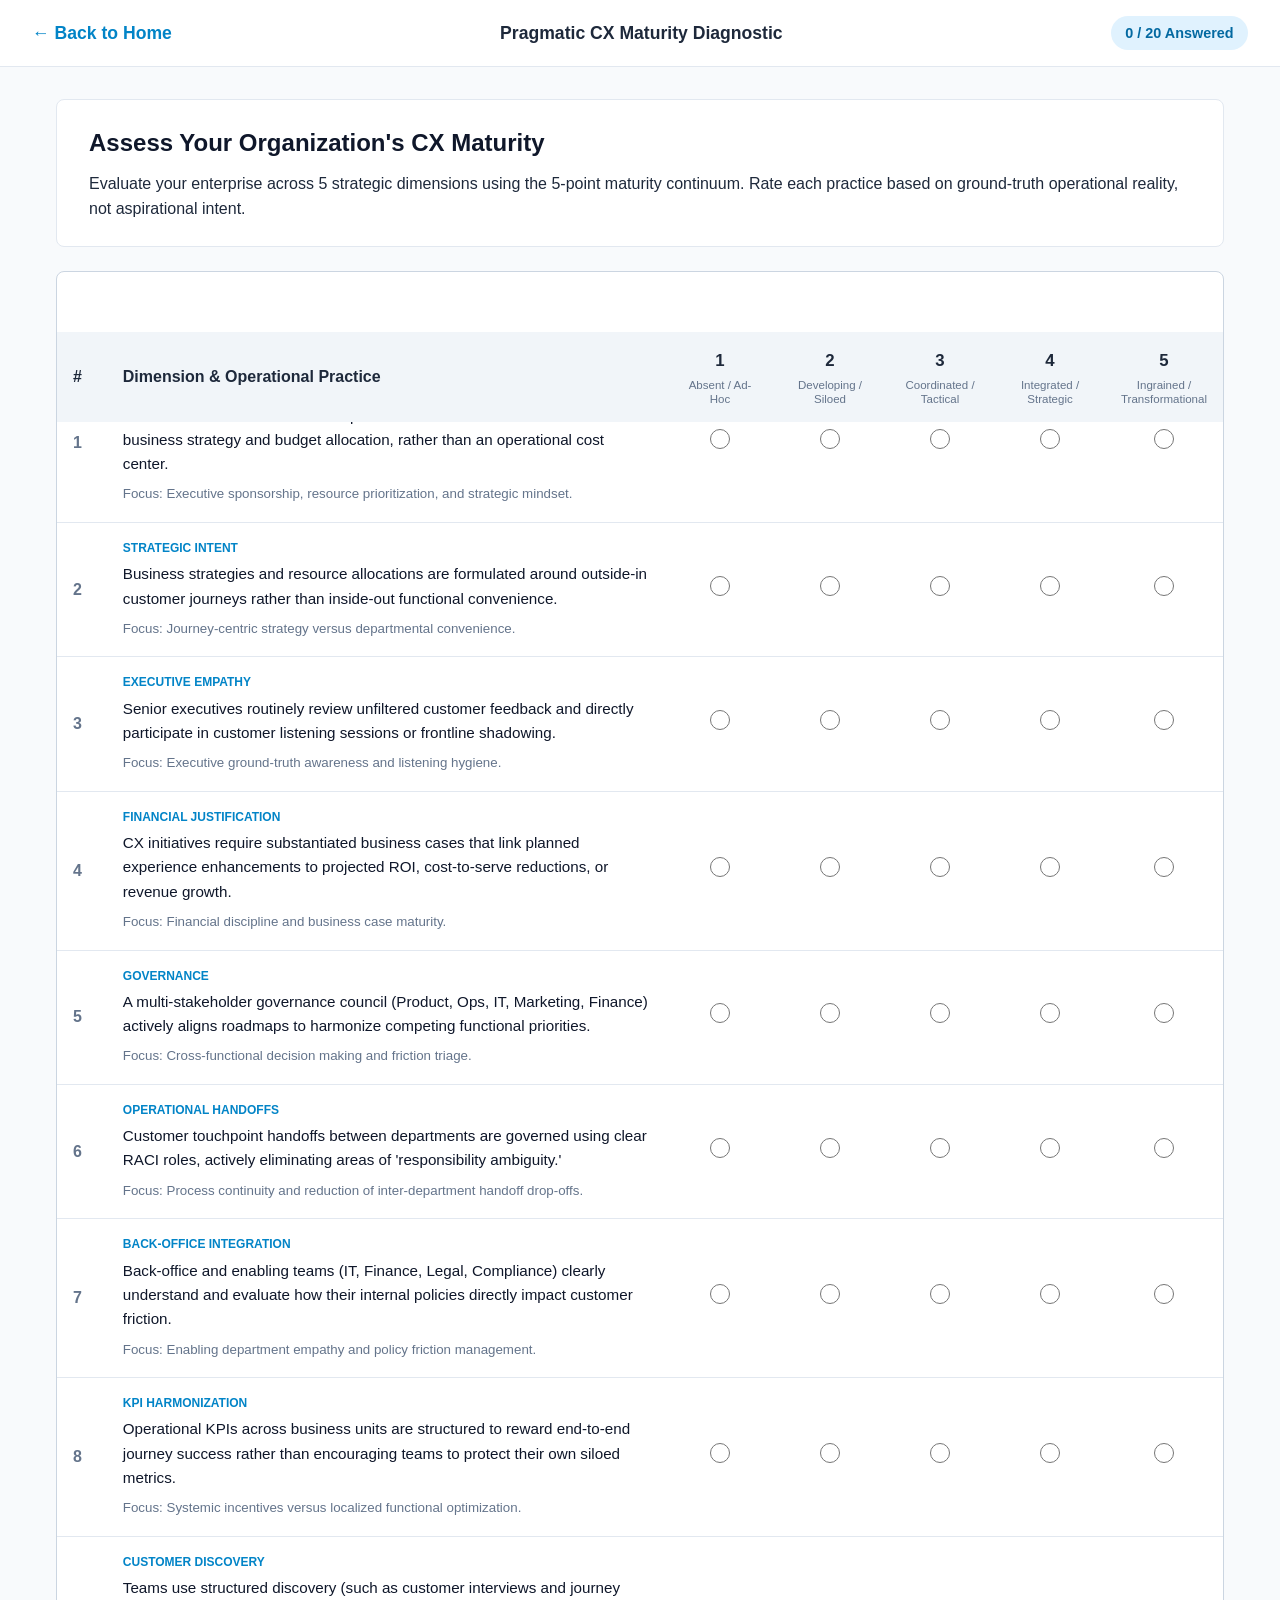
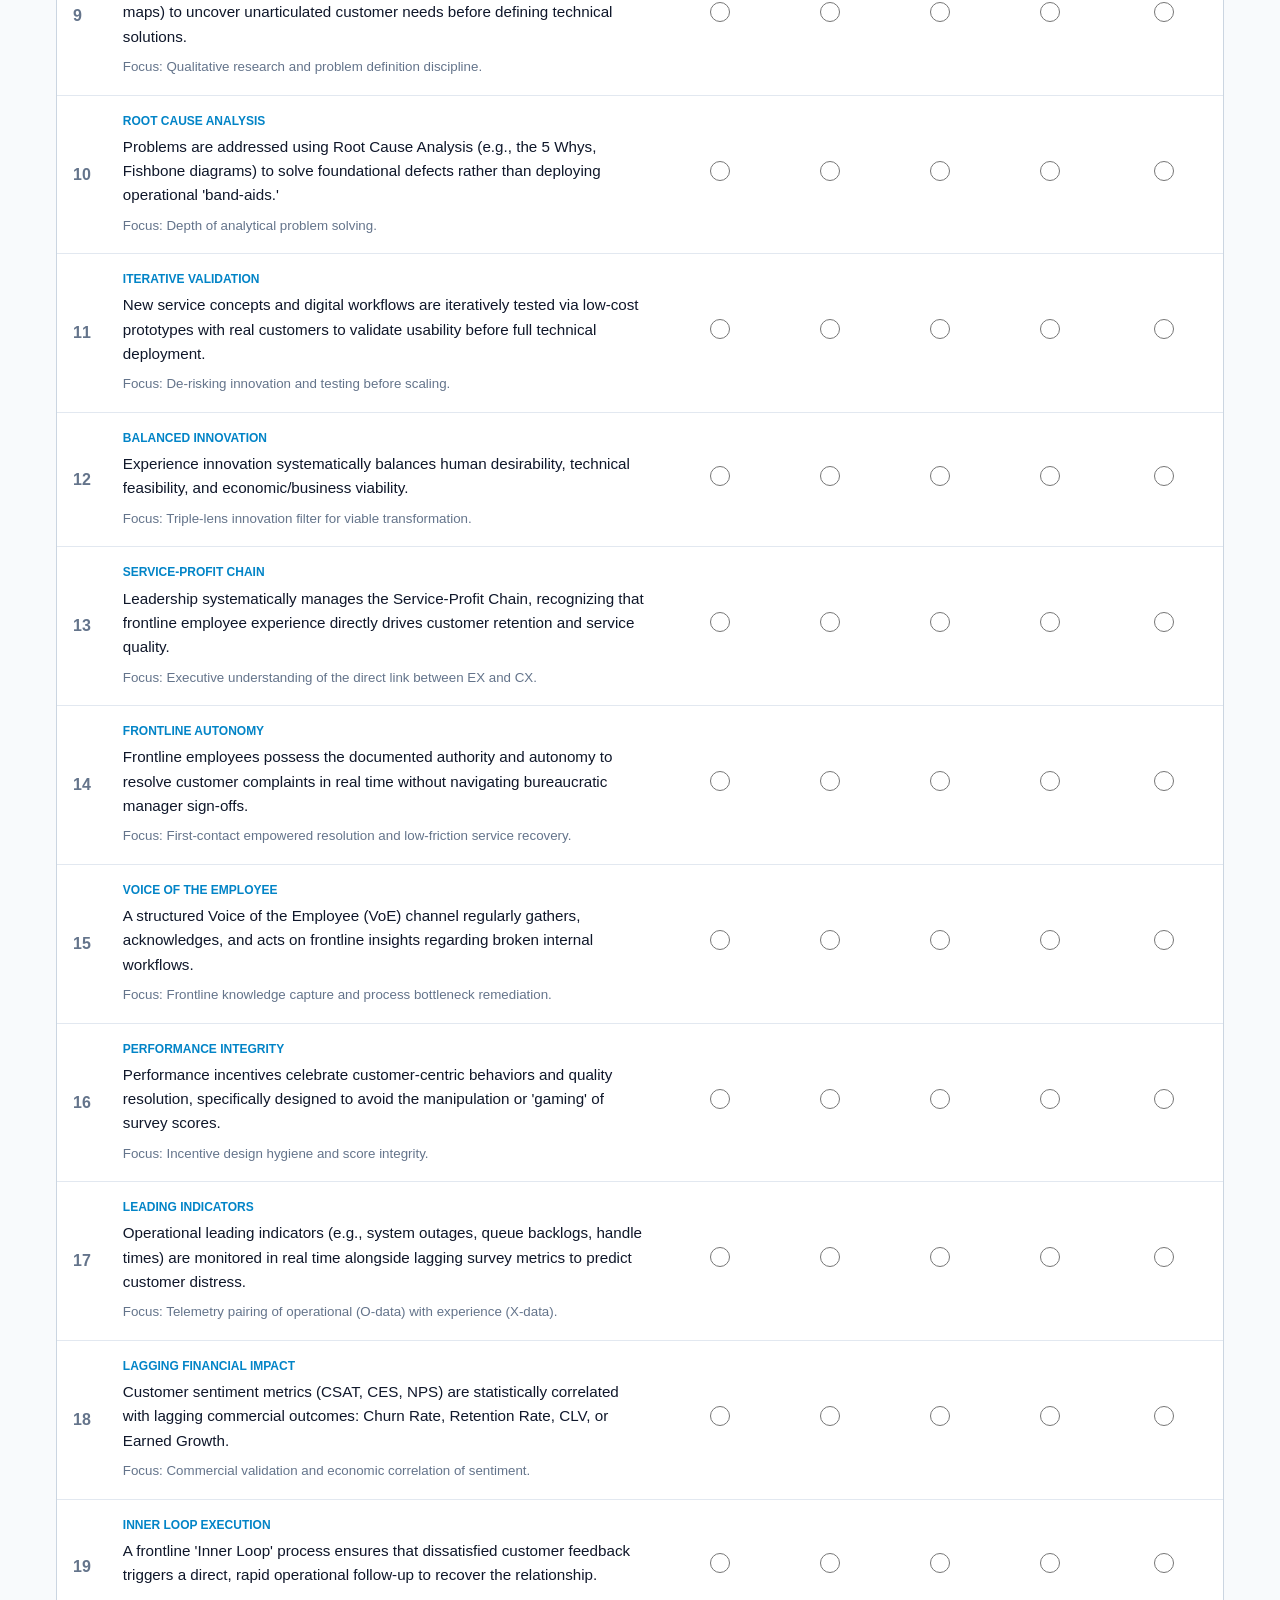
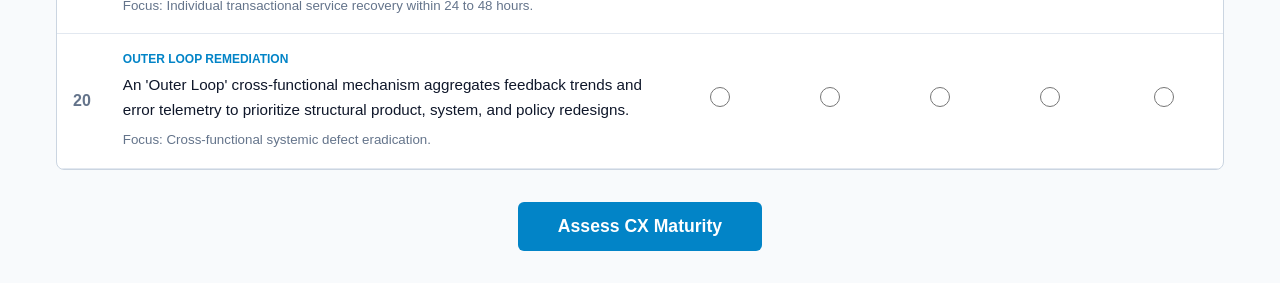
==== commit ffc660d5: "Update exam.html" ====
--- a/exam.html
+++ b/exam.html
@@ -6,7 +6,6 @@
   <title>CX Maturity Diagnostic & Assessment</title>
   <link rel="stylesheet" href="style.css" />
   <style>
-    /* Inlined styles to guarantee instant styling without cache lag */
     .hidden { display: none !important; }
     .warning-text { color: #dc2626; font-weight: 600; margin-bottom: 0.5rem; }
     .row-missing { background-color: #fee2e2 !important; }
@@ -46,7 +45,7 @@
             </tr>
           </thead>
           <tbody id="questions-tbody">
-            <!-- Populated via script -->
+            <!-- Dynamically populated via script -->
           </tbody>
         </table>
       </div>
@@ -102,152 +101,152 @@
   </main>
 
   <script>
-    // Embedded Data to prevent fetch/cache issues
     const diagnosticData = {
-      "dimensions": [
-        { "id": "dim_1", "name": "Executive Direction & Strategic Intent" },
-        { "id": "dim_2", "name": "Cross-Functional Alignment & Silo Elimination" },
-        { "id": "dim_3", "name": "Design Thinking & Human-Centered Innovation" },
-        { "id": "dim_4", "Frontline Enablement & Culture (EX to CX)", "name": "Frontline Enablement & Culture (EX to CX)" },
-        { "id": "dim_5", "name": "Measurement, Lagging Metrics & Closed-Loop Action" }
+      dimensions: [
+        { id: "dim_1", name: "Executive Direction & Strategic Intent" },
+        { id: "dim_2", name: "Cross-Functional Alignment & Silo Elimination" },
+        { id: "dim_3", name: "Design Thinking & Human-Centered Innovation" },
+        { id: "dim_4", name: "Frontline Enablement & Culture (EX to CX)" },
+        { id: "dim_5", name: "Measurement, Lagging Metrics & Closed-Loop Action" }
       ],
-      "questions": [
-        { "id": 1, "dimension_id": "dim_1", "category": "Executive Alignment", "statement": "The CEO and executive leadership treat CX as an active driver of sustainable business strategy and budget allocation, rather than an operational cost center.", "evaluates": "Executive sponsorship, resource prioritization, and strategic mindset." },
-        { "id": 2, "dimension_id": "dim_1", "category": "Strategic Intent", "statement": "Business strategies and resource allocations are formulated around outside-in customer journeys rather than inside-out functional convenience.", "evaluates": "Journey-centric strategy versus departmental convenience." },
-        { "id": 3, "dimension_id": "dim_1", "category": "Executive Empathy", "statement": "Senior executives routinely review unfiltered customer feedback and directly participate in customer listening sessions or frontline shadowing.", "evaluates": "Executive ground-truth awareness and listening hygiene." },
-        { "id": 4, "dimension_id": "dim_1", "category": "Financial Justification", "statement": "CX initiatives require substantiated business cases that link planned experience enhancements to projected ROI, cost-to-serve reductions, or revenue growth.", "evaluates": "Financial discipline and business case maturity." },
-        { "id": 5, "dimension_id": "dim_2", "category": "Governance", "statement": "A multi-stakeholder governance council (Product, Ops, IT, Marketing, Finance) actively aligns roadmaps to harmonize competing functional priorities.", "evaluates": "Cross-functional decision making and friction triage." },
-        { "id": 6, "dimension_id": "dim_2", "category": "Operational Handoffs", "statement": "Customer touchpoint handoffs between departments are governed using clear RACI roles, actively eliminating areas of 'responsibility ambiguity.'", "evaluates": "Process continuity and reduction of inter-department handoff drop-offs." },
-        { "id": 7, "dimension_id": "dim_2", "category": "Back-Office Integration", "statement": "Back-office and enabling teams (IT, Finance, Legal, Compliance) clearly understand and evaluate how their internal policies directly impact customer friction.", "evaluates": "Enabling department empathy and policy friction management." },
-        { "id": 8, "dimension_id": "dim_2", "category": "KPI Harmonization", "statement": "Operational KPIs across business units are structured to reward end-to-end journey success rather than encouraging teams to protect their own siloed metrics.", "evaluates": "Systemic incentives versus localized functional optimization." },
-        { "id": 9, "dimension_id": "dim_3", "category": "Customer Discovery", "statement": "Teams use structured discovery (such as customer interviews and journey maps) to uncover unarticulated customer needs before defining technical solutions.", "evaluates": "Qualitative research and problem definition discipline." },
-        { "id": 10, "dimension_id": "dim_3", "category": "Root Cause Analysis", "statement": "Problems are addressed using Root Cause Analysis (e.g., the 5 Whys, Fishbone diagrams) to solve foundational defects rather than deploying operational 'band-aids.'", "evaluates": "Depth of analytical problem solving." },
-        { "id": 11, "dimension_id": "dim_3", "category": "Iterative Validation", "statement": "New service concepts and digital workflows are iteratively tested via low-cost prototypes with real customers to validate usability before full technical deployment.", "evaluates": "De-risking innovation and testing before scaling." },
-        { "id": 12, "dimension_id": "dim_3", "category": "Balanced Innovation", "statement": "Experience innovation systematically balances human desirability, technical feasibility, and economic/business viability.", "evaluates": "Triple-lens innovation filter for viable transformation." },
-        { "id": 13, "dimension_id": "dim_4", "category": "Service-Profit Chain", "statement": "Leadership systematically manages the Service-Profit Chain, recognizing that frontline employee experience directly drives customer retention and service quality.", "evaluates": "Executive understanding of the direct link between EX and CX." },
-        { "id": 14, "dimension_id": "dim_4", "category": "Frontline Autonomy", "statement": "Frontline employees possess the documented authority and autonomy to resolve customer complaints in real time without navigating bureaucratic manager sign-offs.", "evaluates": "First-contact empowered resolution and low-friction service recovery." },
-        { "id": 15, "dimension_id": "dim_4", "category": "Voice of the Employee", "statement": "A structured Voice of the Employee (VoE) channel regularly gathers, acknowledges, and acts on frontline insights regarding broken internal workflows.", "evaluates": "Frontline knowledge capture and process bottleneck remediation." },
-        { "id": 16, "dimension_id": "dim_4", "category": "Performance Integrity", "statement": "Performance incentives celebrate customer-centric behaviors and quality resolution, specifically designed to avoid the manipulation or 'gaming' of survey scores.", "evaluates": "Incentive design hygiene and score integrity." },
-        { "id": 17, "dimension_id": "dim_5", "category": "Leading Indicators", "statement": "Operational leading indicators (e.g., system outages, queue backlogs, handle times) are monitored in real time alongside lagging survey metrics to predict customer distress.", "evaluates": "Telemetry pairing of operational (O-data) with experience (X-data)." },
-        { "id": 18, "dimension_id": "dim_5", "category": "Lagging Financial Impact", "statement": "Customer sentiment metrics (CSAT, CES, NPS) are statistically correlated with lagging commercial outcomes: Churn Rate, Retention Rate, CLV, or Earned Growth.", "evaluates": "Commercial validation and economic correlation of sentiment." },
-        { "id": 19, "dimension_id": "dim_5", "category": "Inner Loop Execution", "statement": "A frontline 'Inner Loop' process ensures that dissatisfied customer feedback triggers a direct, rapid operational follow-up to recover the relationship.", "evaluates": "Individual transactional service recovery within 24 to 48 hours." },
-        { "id": 20, "dimension_id": "dim_5", "category": "Outer Loop Remediation", "statement": "An 'Outer Loop' cross-functional mechanism aggregates feedback trends and error telemetry to prioritize structural product, system, and policy redesigns.", "evaluates": "Cross-functional systemic defect eradication." }
+      questions: [
+        { id: 1, dimension_id: "dim_1", category: "Executive Alignment", statement: "The CEO and executive leadership treat CX as an active driver of sustainable business strategy and budget allocation, rather than an operational cost center.", evaluates: "Executive sponsorship, resource prioritization, and strategic mindset." },
+        { id: 2, dimension_id: "dim_1", category: "Strategic Intent", statement: "Business strategies and resource allocations are formulated around outside-in customer journeys rather than inside-out functional convenience.", evaluates: "Journey-centric strategy versus departmental convenience." },
+        { id: 3, dimension_id: "dim_1", category: "Executive Empathy", statement: "Senior executives routinely review unfiltered customer feedback and directly participate in customer listening sessions or frontline shadowing.", evaluates: "Executive ground-truth awareness and listening hygiene." },
+        { id: 4, dimension_id: "dim_1", category: "Financial Justification", statement: "CX initiatives require substantiated business cases that link planned experience enhancements to projected ROI, cost-to-serve reductions, or revenue growth.", evaluates: "Financial discipline and business case maturity." },
+        { id: 5, dimension_id: "dim_2", category: "Governance", statement: "A multi-stakeholder governance council (Product, Ops, IT, Marketing, Finance) actively aligns roadmaps to harmonize competing functional priorities.", evaluates: "Cross-functional decision making and friction triage." },
+        { id: 6, dimension_id: "dim_2", category: "Operational Handoffs", statement: "Customer touchpoint handoffs between departments are governed using clear RACI roles, actively eliminating areas of 'responsibility ambiguity.'", evaluates: "Process continuity and reduction of inter-department handoff drop-offs." },
+        { id: 7, dimension_id: "dim_2", category: "Back-Office Integration", statement: "Back-office and enabling teams (IT, Finance, Legal, Compliance) clearly understand and evaluate how their internal policies directly impact customer friction.", evaluates: "Enabling department empathy and policy friction management." },
+        { id: 8, dimension_id: "dim_2", category: "KPI Harmonization", statement: "Operational KPIs across business units are structured to reward end-to-end journey success rather than encouraging teams to protect their own siloed metrics.", evaluates: "Systemic incentives versus localized functional optimization." },
+        { id: 9, dimension_id: "dim_3", category: "Customer Discovery", statement: "Teams use structured discovery (such as customer interviews and journey maps) to uncover unarticulated customer needs before defining technical solutions.", evaluates: "Qualitative research and problem definition discipline." },
+        { id: 10, dimension_id: "dim_3", category: "Root Cause Analysis", statement: "Problems are addressed using Root Cause Analysis (e.g., the 5 Whys, Fishbone diagrams) to solve foundational defects rather than deploying operational 'band-aids.'", evaluates: "Depth of analytical problem solving." },
+        { id: 11, dimension_id: "dim_3", category: "Iterative Validation", statement: "New service concepts and digital workflows are iteratively tested via low-cost prototypes with real customers to validate usability before full technical deployment.", evaluates: "De-risking innovation and testing before scaling." },
+        { id: 12, dimension_id: "dim_3", category: "Balanced Innovation", statement: "Experience innovation systematically balances human desirability, technical feasibility, and economic/business viability.", evaluates: "Triple-lens innovation filter for viable transformation." },
+        { id: 13, dimension_id: "dim_4", category: "Service-Profit Chain", statement: "Leadership systematically manages the Service-Profit Chain, recognizing that frontline employee experience directly drives customer retention and service quality.", evaluates: "Executive understanding of the direct link between EX and CX." },
+        { id: 14, dimension_id: "dim_4", category: "Frontline Autonomy", statement: "Frontline employees possess the documented authority and autonomy to resolve customer complaints in real time without navigating bureaucratic manager sign-offs.", evaluates: "First-contact empowered resolution and low-friction service recovery." },
+        { id: 15, dimension_id: "dim_4", category: "Voice of the Employee", statement: "A structured Voice of the Employee (VoE) channel regularly gathers, acknowledges, and acts on frontline insights regarding broken internal workflows.", evaluates: "Frontline knowledge capture and process bottleneck remediation." },
+        { id: 16, dimension_id: "dim_4", category: "Performance Integrity", statement: "Performance incentives celebrate customer-centric behaviors and quality resolution, specifically designed to avoid the manipulation or 'gaming' of survey scores.", evaluates: "Incentive design hygiene and score integrity." },
+        { id: 17, dimension_id: "dim_5", category: "Leading Indicators", statement: "Operational leading indicators (e.g., system outages, queue backlogs, handle times) are monitored in real time alongside lagging survey metrics to predict customer distress.", evaluates: "Telemetry pairing of operational (O-data) with experience (X-data)." },
+        { id: 18, dimension_id: "dim_5", category: "Lagging Financial Impact", statement: "Customer sentiment metrics (CSAT, CES, NPS) are statistically correlated with lagging commercial outcomes: Churn Rate, Retention Rate, CLV, or Earned Growth.", evaluates: "Commercial validation and economic correlation of sentiment." },
+        { id: 19, dimension_id: "dim_5", category: "Inner Loop Execution", statement: "A frontline 'Inner Loop' process ensures that dissatisfied customer feedback triggers a direct, rapid operational follow-up to recover the relationship.", evaluates: "Individual transactional service recovery within 24 to 48 hours." },
+        { id: 20, dimension_id: "dim_5", category: "Outer Loop Remediation", statement: "An 'Outer Loop' cross-functional mechanism aggregates feedback trends and error telemetry to prioritize structural product, system, and policy redesigns.", evaluates: "Cross-functional systemic defect eradication." }
       ],
-      "maturity_stages": [
-        {
-          "stage_id": "stage_1",
-          "name": "Nascent",
-          "score_range": { "min": 20, "max": 35 },
-          "summary": "Customer experience is ad-hoc, informal, and viewed as an isolated cost center.",
-          "operational_reality": [
+      maturity_stages: [
+        {
+          stage_id: "stage_1",
+          name: "Nascent",
+          score_range: { min: 20, max: 35 },
+          summary: "Customer experience is ad-hoc, informal, and viewed as an isolated cost center.",
+          operational_reality: [
             "Leadership Detachment: Executive meetings focus exclusively on short-term sales volume, cost-cutting, and internal throughput; CX is dismissed as a soft marketing slogan.",
             "The 'Meandering Project' Trap: CX exists as a part-time assignment handed to an arbitrary project manager with no formal budget, authority, or clear business objectives.",
             "Siloed Reality & Blame Culture: Departments operate as isolated fortresses; when an onboarding or billing failure occurs, Sales, Ops, and IT blame each other.",
             "Disconnected Measurement: Customer feedback consists of an occasional survey sent to an arbitrary list; scores sit unread in a spreadsheet while complaints are handled reactively.",
             "Frontline Exhaustion: Agents bear the brunt of customer frustration with zero autonomy or systemic fixes, judged purely on call speed (AHT) rather than resolution."
           ],
-          "immediate_operational_priorities": [
+          immediate_operational_priorities: [
             "Establish a Single Journey Baseline: Select one high-friction, high-volume touchpoint (e.g., onboarding or digital checkout) and document the current state from the outside-in.",
             "Capture Paired O-Data and X-Data: Collect operational cycle times and drop-offs alongside transactional Customer Effort Score (CES) or CSAT to diagnose what is happening and why.",
             "Deliver and Quantify an Early Quick Win: Mobilize a small, informal team across customer service and ops to fix one glaring defect, calculating cost savings or churn reduction.",
             "Educate Executive Leadership: Present the quick win and unfiltered customer verbatim feedback directly to senior leadership to prove that experience defects directly drain profit."
           ],
-          "relevant_lagging_metrics": ["Transactional CSAT", "Complaint Volume", "Early Churn Rate"]
+          relevant_lagging_metrics: ["Transactional CSAT", "Complaint Volume", "Early Churn Rate"]
         },
         {
-          "stage_id": "stage_2",
-          "name": "Basic",
-          "score_range": { "min": 36, "max": 51 },
-          "summary": "Pockets of uncoordinated CX activity operate within functional silos with an inside-out focus on scores.",
-          "operational_reality": [
+          stage_id: "stage_2",
+          name: "Basic",
+          score_range: { min: 36, max: 51 },
+          summary: "Pockets of uncoordinated CX activity operate within functional silos with an inside-out focus on scores.",
+          operational_reality: [
             "Uncoordinated Activity: Support, Marketing, and Digital run independent surveys using conflicting scales, multiple software tools, and unaligned timing.",
             "Inside-Out Score Obsession: Teams focus entirely on 'hitting the target score' rather than understanding root causes, occasionally cherry-picking customers to artificially inflate ratings.",
             "Handoff Black Holes: Individual touchpoints perform well in isolation, but customers fall through the cracks during transitions (e.g., Sales to Onboarding), causing duplicate paperwork.",
             "Back-Office Apathy: Legal, Finance, Risk, and IT consider CX irrelevant to their remit, establishing restrictive operational policies purely for internal administrative ease.",
             "Survey Fatigue Without Action: Customers receive surveys after every minor touchpoint but never hear back when reporting friction, degrading response rates over time."
           ],
-          "immediate_operational_priorities": [
+          immediate_operational_priorities: [
             "Form an Informal Cross-Functional Working Group: Run bi-weekly working sessions with mid-level managers from Support, Sales, Marketing, and Ops to coordinate efforts.",
             "Harmonize Feedback Scales & Governance: Standardize question scales (e.g., adopting consistent 5- or 7-point formats) and establish contact frequency rules to avoid survey fatigue.",
             "Map the End-to-End Customer Journey: Run cross-functional workshops to map the customer's full lifecycle, identifying friction points where internal definitions clash with expectations.",
             "Begin Systematic Root Cause Analysis: Shift reporting from vanity averages to categorizing qualitative feedback, using the 5 Whys and Pareto analysis on top customer complaints."
           ],
-          "relevant_lagging_metrics": ["Customer Effort Score (CES)", "First Contact Resolution (FCR)", "Survey Response Rates"]
+          relevant_lagging_metrics: ["Customer Effort Score (CES)", "First Contact Resolution (FCR)", "Survey Response Rates"]
         },
         {
-          "stage_id": "stage_3",
-          "name": "Tactical",
-          "score_range": { "min": 52, "max": 67 },
-          "summary": "Core CX competencies and frontline closed loops exist, but systemic cross-functional alignment remains uneven.",
-          "operational_reality": [
+          stage_id: "stage_3",
+          name: "Tactical",
+          score_range: { min: 52, max: 67 },
+          summary: "Core CX competencies and frontline closed loops exist, but systemic cross-functional alignment remains uneven.",
+          operational_reality: [
             "Emergence of CX Competency: Dedicated CX practitioners develop journey maps, research-backed personas, and customer insights, though funding remains project-based.",
             "Active Inner Loop, Stalled Outer Loop: Supervisors promptly contact dissatisfied survey respondents to apologize or issue refunds, but underlying software or policy defects remain unfixed.",
             "Role Ambiguity Across Journey Stages: Journey maps are visually shared, but daily ownership is contested; when a cross-departmental defect surfaces, teams dispute funding and responsibility.",
             "Descriptive Metric Saturation: Dashboards monitor NPS, CSAT, and handle times, but teams struggle to demonstrate statistical correlations between sentiment and business retention."
           ],
-          "immediate_operational_priorities": [
+          immediate_operational_priorities: [
             "Charter a Formal CX Steering Committee: Establish an executive-sponsored council (Product, Ops, IT, Finance) meeting monthly to triage systemic issues and align roadmaps.",
             "Establish Cross-Functional RACI Frameworks: Formally define ownership matrices across every critical journey handoff to eliminate responsibility ambiguity.",
             "Operationalize the Outer Loop: Deploy cross-functional squads utilizing root cause frameworks (Fishbone diagrams, Six Sigma DMAIC) to eliminate the top 3 structural friction drivers.",
             "Connect CX Metrics to Financial Lagging Indicators: Partner with Finance to statistically correlate NPS/CSAT movements with Customer Retention Rate, Churn Cost, and Customer Lifetime Value."
           ],
-          "relevant_lagging_metrics": ["Customer Retention Rate", "Net Promoter Score (NPS)", "Cost-to-Serve"]
+          relevant_lagging_metrics: ["Customer Retention Rate", "Net Promoter Score (NPS)", "Cost-to-Serve"]
         },
         {
-          "stage_id": "stage_4",
-          "name": "Strategic",
-          "score_range": { "min": 68, "max": 83 },
-          "summary": "Enterprise governance, human-centered design, and financial metric integration drive decision-making.",
-          "operational_reality": [
+          stage_id: "stage_4",
+          name: "Strategic",
+          score_range: { min: 68, max: 83 },
+          summary: "Enterprise governance, human-centered design, and financial metric integration drive decision-making.",
+          operational_reality: [
             "Institutionalized Governance: An executive CX leader (CCO or VP) reports to the C-suite, guiding enterprise roadmaps and embedding CX goals into leadership evaluations.",
             "Outside-In Strategic Planning: Corporate strategy routinely balances operational efficiency with intended customer experiences and brand promises.",
             "Paired Leading and Lagging Telemetry: Real-time operational indicators (error spikes, cycle delays, queue times) trigger proactive interventions before customer sentiment turns negative.",
             "Active Design Thinking Practices: Product and operational teams prototype service blueprints and run iterative usability tests with real users before writing technical code.",
             "Emerging Cultural Strains: Frontline empowerment sometimes meets friction from conservative legal, risk, or compliance rules, limiting agent discretion in complex cases."
           ],
-          "immediate_operational_priorities": [
+          immediate_operational_priorities: [
             "Scale Low-Fidelity Prototyping: Institutionalize a human-centered design methodology across all business units, mandating usability validation before engineering deployment.",
             "Deepen Frontline Empowerment: Provide frontline agents with clear financial discretion and policy autonomy to resolve customer issues immediately without management approval.",
             "Build a Robust Voice of the Employee (VoE) Architecture: Create formal feedback systems where frontline staff submit friction points, with engineering tracking them in backlog sprint reviews.",
             "Implement Key Driver & Predictive Analytics: Apply regression and natural language processing to customer verbatims and call transcripts to uncover primary levers driving CLV."
           ],
-          "relevant_lagging_metrics": ["Customer Lifetime Value (CLV)", "Net Revenue Retention (NRR)", "Earned Growth Rate"]
+          relevant_lagging_metrics: ["Customer Lifetime Value (CLV)", "Net Revenue Retention (NRR)", "Earned Growth Rate"]
         },
         {
-          "stage_id": "stage_5",
-          "name": "Transformational",
-          "score_range": { "min": 84, "max": 100 },
-          "summary": "Customer-centricity is the natural operating system, uniting employee experience, continuous innovation, and predictive delivery.",
-          "operational_reality": [
+          stage_id: "stage_5",
+          name: "Transformational",
+          score_range: { min: 84, max: 100 },
+          summary: "Customer-centricity is the natural operating system, uniting employee experience, continuous innovation, and predictive delivery.",
+          operational_reality: [
             "Customer-Centric Cultural DNA: CX is not an isolated department; every employee—from accounting to DevOps—understands how their work directly impacts the customer experience.",
             "Living the Service-Profit Chain: Leadership actively manages the connection between employee well-being, psychological safety, and customer satisfaction.",
             "Safe Experimentation & Agility: Teams operate in a blameless culture that tests bold service concepts, learns from early iterations, and adapts dynamically without fear of reprisal.",
             "Engineered Peak-End Experiences: Journey interactions are intentionally designed to elicit positive emotions during critical moments of truth and journey conclusions.",
             "Predictive & Proactive Delivery: Automated telemetry and intelligent systems identify anomalies, resolving customer issues proactively before the customer even notices."
           ],
-          "immediate_operational_priorities": [
+          immediate_operational_priorities: [
             "Drive Continuous Experience Innovation: Leverage ethnographic immersion and customer co-creation labs to uncover unarticulated needs and pioneer new business models.",
             "Unify EX and CX Operating Architectures: Partner with Human Resources to embed journey management and customer-centric behaviors directly into hiring, onboarding, and appraisals.",
             "Automate Prescriptive Care Interventions: Transition real-time telemetry into automated interventions (such as automated account credits or outbound check-ins) upon detecting operational friction.",
             "Guard Against Cultural Complacency: Maintain competitive audits outside your immediate sector to anticipate rising customer expectations shaped by global industry leaders."
           ],
-          "relevant_lagging_metrics": ["Earned Growth Rate", "Employee Engagement Index", "Total Shareholder Return (TSR) / Enterprise Valuation"]
+          relevant_lagging_metrics: ["Earned Growth Rate", "Employee Engagement Index", "Total Shareholder Return (TSR) / Enterprise Valuation"]
         }
       ]
     };
 
     const STAGE_AVATARS = {
-      "stage_1": { icon: "🏕️", titleBadge: "Level 1: The Ad-Hoc Pioneer" },
-      "stage_2": { icon: "🧱", titleBadge: "Level 2: The Silo Juggler" },
-      "stage_3": { icon: "🚒", titleBadge: "Level 3: The Tactical Firefighter" },
-      "stage_4": { icon: "🧭", titleBadge: "Level 4: The Strategic Navigator" },
-      "stage_5": { icon: "🚀", titleBadge: "Level 5: The Galactic CX Unicorn" }
-    };
-
-    let userRatings = {};
+      stage_1: { icon: "🏕️", titleBadge: "Level 1: The Ad-Hoc Pioneer" },
+      stage_2: { icon: "🧱", titleBadge: "Level 2: The Silo Juggler" },
+      stage_3: { icon: "🚒", titleBadge: "Level 3: The Tactical Firefighter" },
+      stage_4: { icon: "🧭", titleBadge: "Level 4: The Strategic Navigator" },
+      stage_5: { icon: "🚀", titleBadge: "Level 5: The Galactic CX Unicorn" }
+    };
+
+    const userRatings = {};
 
     function renderTable() {
       const tbody = document.getElementById('questions-tbody');
+      if (!tbody) return;
       tbody.innerHTML = '';
 
       diagnosticData.questions.forEach((q) => {
@@ -294,8 +293,10 @@
         diagnosticData.questions.forEach(q => {
           if (!userRatings[q.id]) {
             const row = document.getElementById(`q-row-${q.id}`);
-            row.classList.add('row-missing');
-            if (!firstMissing) firstMissing = row;
+            if (row) {
+              row.classList.add('row-missing');
+              if (!firstMissing) firstMissing = row;
+            }
           }
         });
         if (firstMissing) {
@@ -321,7 +322,7 @@
       document.getElementById('stage-summary').textContent = stage.summary;
       document.getElementById('total-score-val').textContent = totalScore;
 
-      // Dimensions progress bars
+      // Calculate Dimension Scores
       const dimMap = {};
       diagnosticData.dimensions.forEach(d => dimMap[d.id] = { name: d.name, score: 0, count: 0 });
       diagnosticData.questions.forEach(q => {
@@ -355,7 +356,7 @@
       document.getElementById('metrics-chips').innerHTML = 
         stage.relevant_lagging_metrics.map(m => `<span class="metric-chip">${m}</span>`).join('');
 
-      // View toggle
+      // Toggle views
       document.getElementById('intro-box').classList.add('hidden');
       document.getElementById('maturity-form').classList.add('hidden');
       document.getElementById('results-panel').classList.remove('hidden');
@@ -366,7 +367,7 @@
       location.reload();
     };
 
-    // Render immediately on load
+    // Render table immediately
     renderTable();
   </script>
 </body>
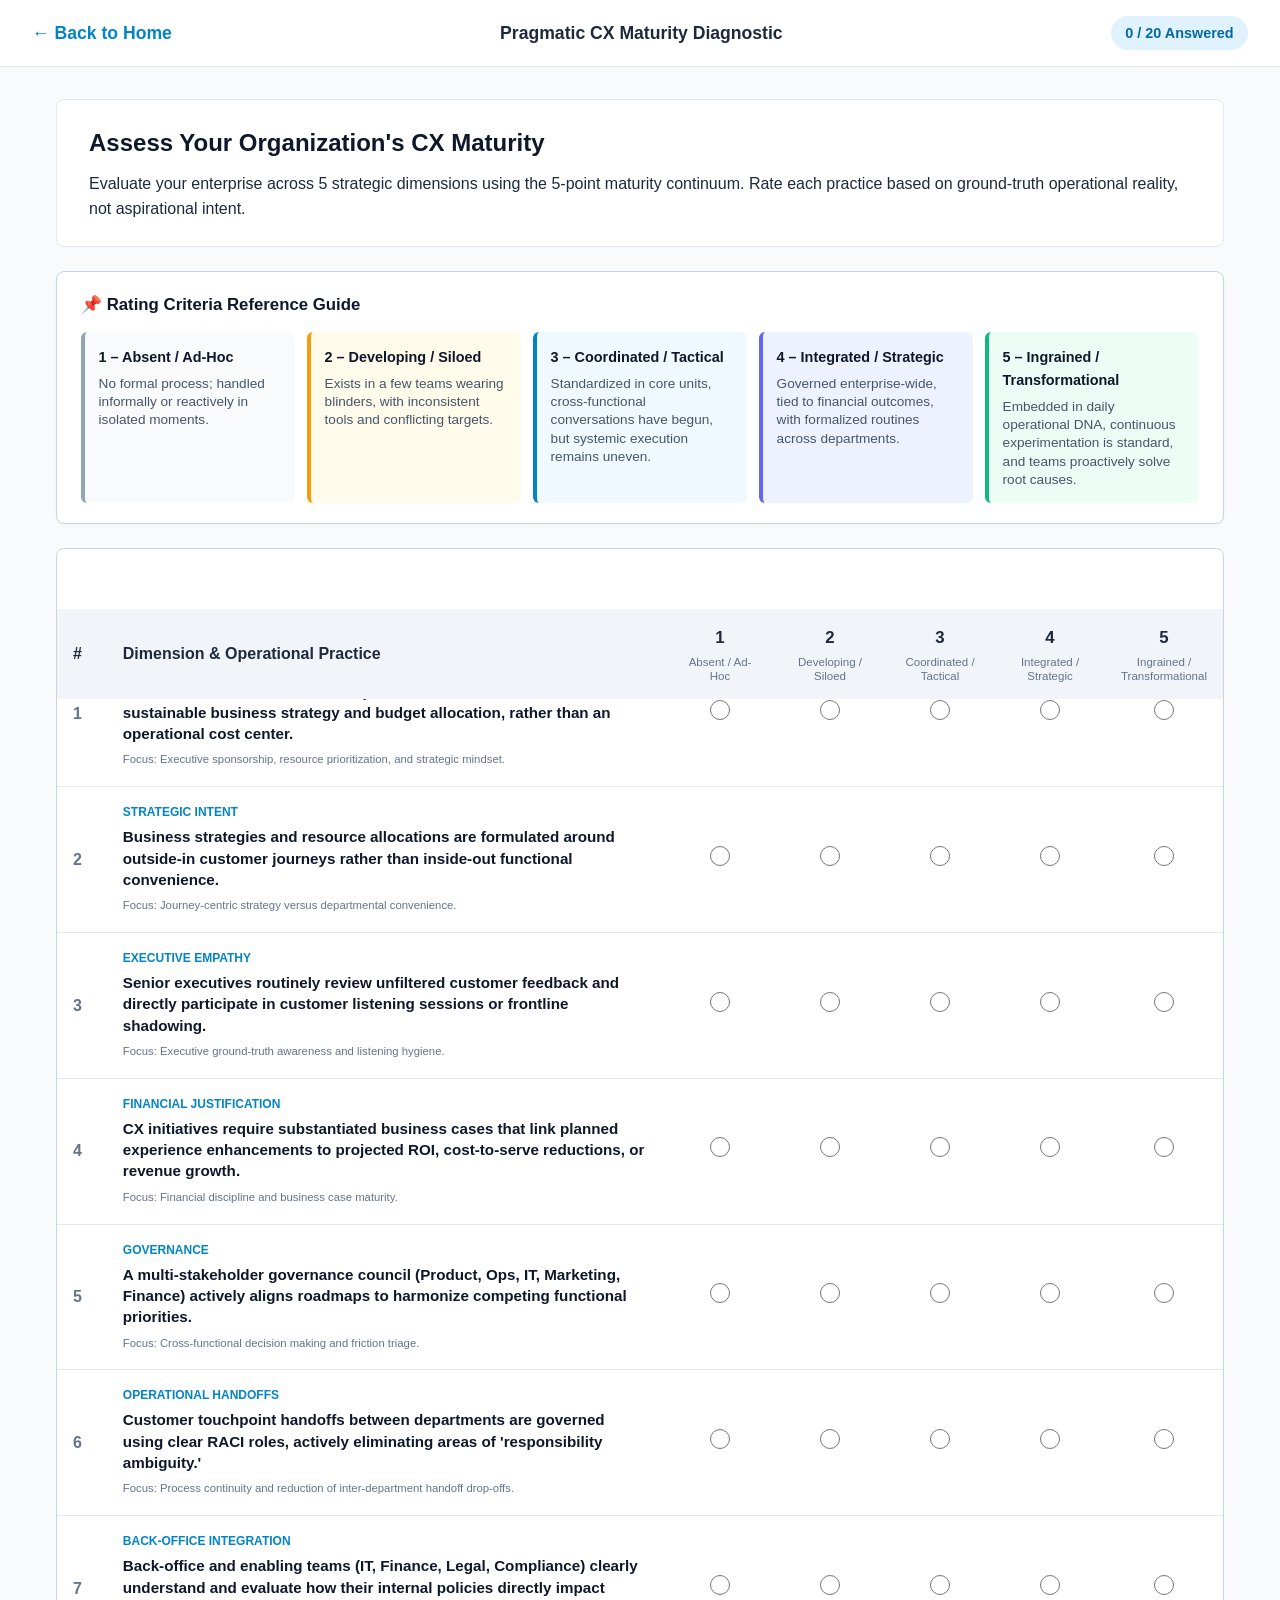
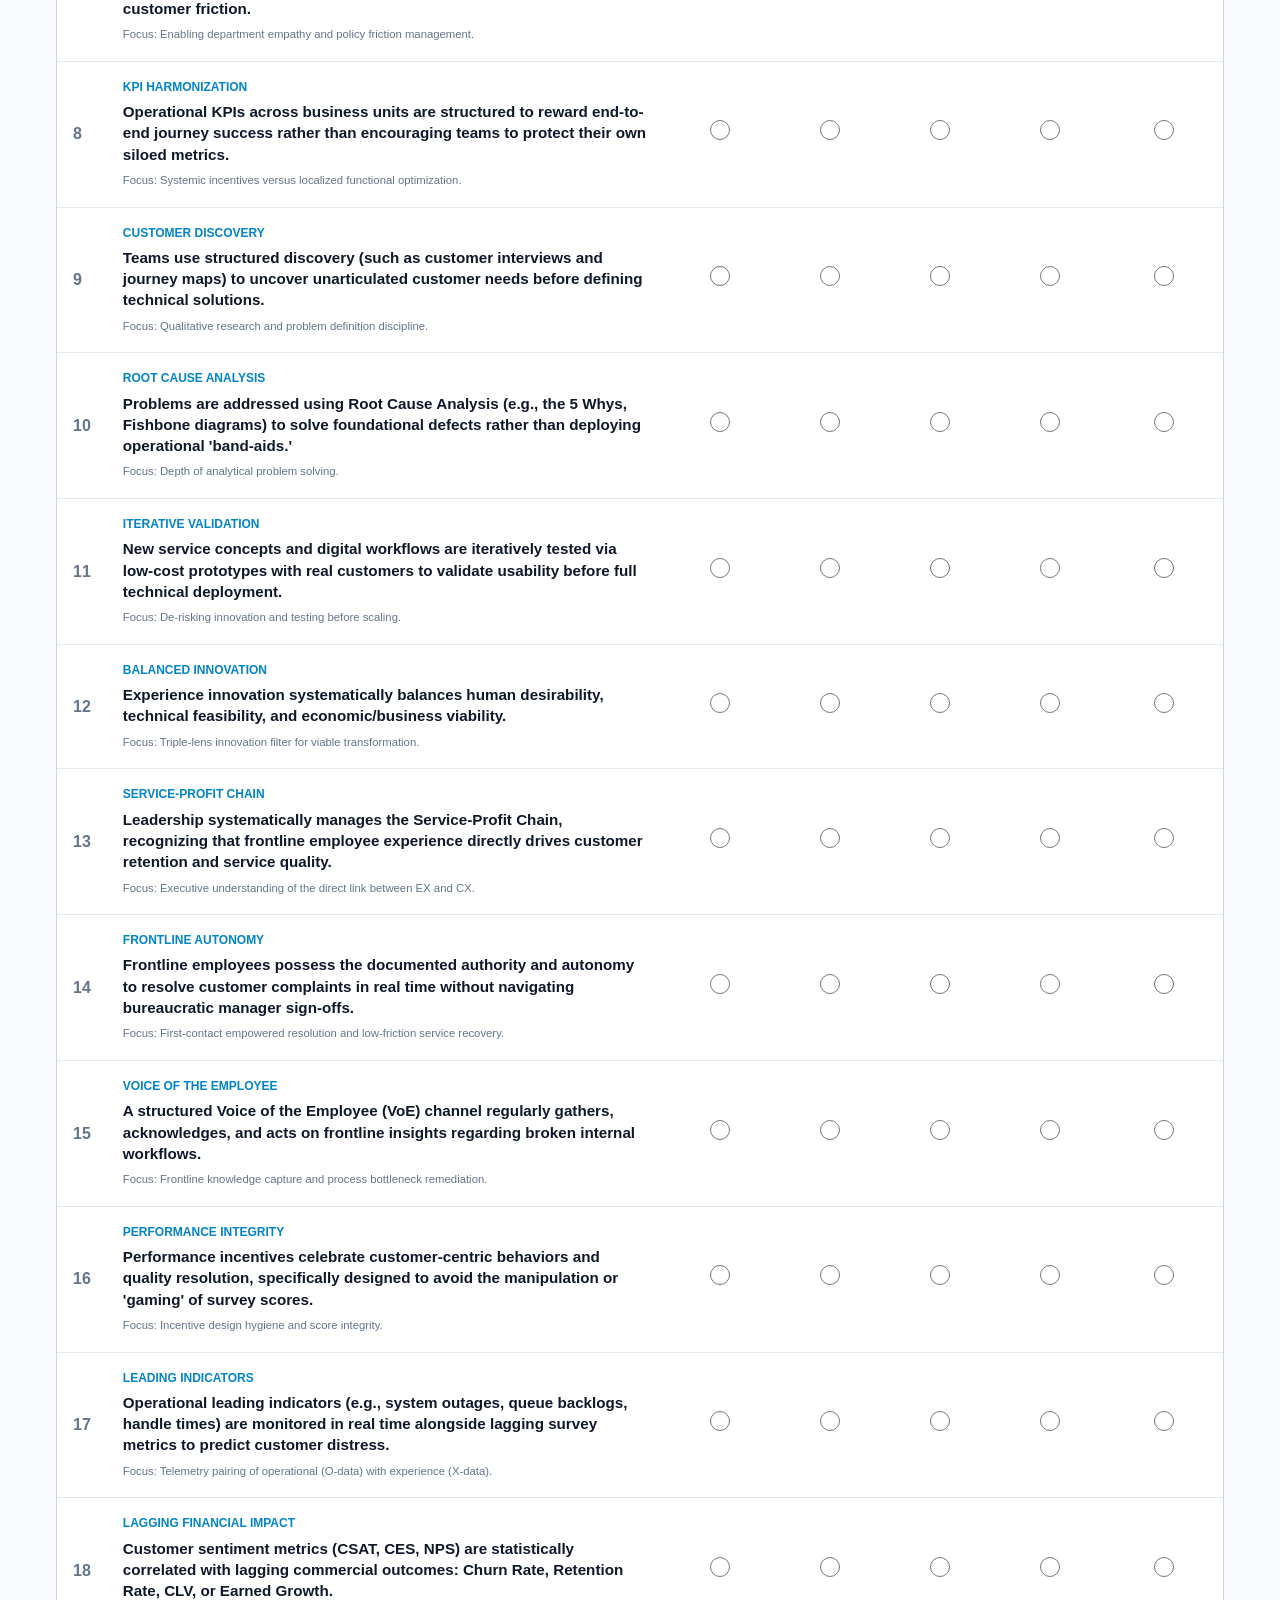
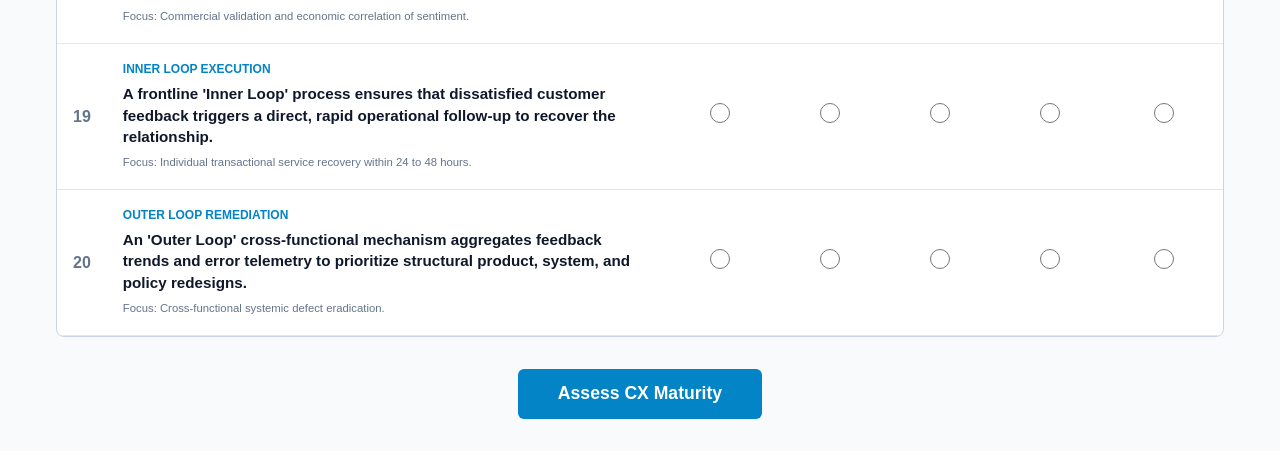
==== commit ee17cf72: "Update exam.html" ====
--- a/exam.html
+++ b/exam.html
@@ -11,6 +11,72 @@
     .row-missing { background-color: #fee2e2 !important; }
     .radio-label { display: block; width: 100%; height: 100%; cursor: pointer; text-align: center; }
     .radio-label input { width: 20px; height: 20px; cursor: pointer; accent-color: #0284c7; }
+
+    /* CRITERIA ASSESSMENT GUIDE */
+    .criteria-card {
+      background: #ffffff;
+      border: 1px solid #cbd5e1;
+      border-radius: 8px;
+      padding: 1.25rem 1.5rem;
+      margin-bottom: 1.5rem;
+      box-shadow: 0 1px 3px rgba(0,0,0,0.04);
+    }
+    .criteria-title {
+      font-size: 1.05rem;
+      color: #0f172a;
+      margin-bottom: 0.85rem;
+      font-weight: 700;
+      display: flex;
+      align-items: center;
+      gap: 0.5rem;
+    }
+    .criteria-grid {
+      display: grid;
+      grid-template-columns: repeat(auto-fit, minmax(200px, 1fr));
+      gap: 0.75rem;
+    }
+    .crit-item {
+      border-radius: 6px;
+      padding: 0.85rem;
+      border-left: 4px solid;
+      background: #f8fafc;
+      font-size: 0.85rem;
+    }
+    .crit-item strong {
+      display: block;
+      color: #0f172a;
+      font-size: 0.9rem;
+      margin-bottom: 0.35rem;
+    }
+    .crit-item p {
+      color: #475569;
+      line-height: 1.35;
+      margin: 0;
+    }
+    .crit-1 { border-left-color: #94a3b8; background: #f8fafc; }
+    .crit-2 { border-left-color: #f59e0b; background: #fffbeb; }
+    .crit-3 { border-left-color: #0284c7; background: #f0f9ff; }
+    .crit-4 { border-left-color: #6366f1; background: #eef2ff; }
+    .crit-5 { border-left-color: #10b981; background: #ecfdf5; }
+
+    .q-cat {
+      font-size: 0.75rem;
+      font-weight: 700;
+      color: #0284c7;
+      text-transform: uppercase;
+      margin-bottom: 0.25rem;
+    }
+    .q-statement {
+      font-size: 0.95rem;
+      font-weight: 600;
+      color: #0f172a;
+      line-height: 1.4;
+    }
+    .q-eval {
+      color: #64748b;
+      margin-top: 0.25rem;
+      font-size: 0.85rem;
+    }
   </style>
 </head>
 <body class="diagnostic-body">
@@ -27,6 +93,33 @@
     <div class="intro-box" id="intro-box">
       <h2>Assess Your Organization's CX Maturity</h2>
       <p>Evaluate your enterprise across 5 strategic dimensions using the 5-point maturity continuum. Rate each practice based on ground-truth operational reality, not aspirational intent.</p>
+    </div>
+
+    <!-- RATING CRITERIA GUIDE -->
+    <div class="criteria-card" id="criteria-guide">
+      <div class="criteria-title">📌 Rating Criteria Reference Guide</div>
+      <div class="criteria-grid">
+        <div class="crit-item crit-1">
+          <strong>1 – Absent / Ad-Hoc</strong>
+          <p>No formal process; handled informally or reactively in isolated moments.</p>
+        </div>
+        <div class="crit-item crit-2">
+          <strong>2 – Developing / Siloed</strong>
+          <p>Exists in a few teams wearing blinders, with inconsistent tools and conflicting targets.</p>
+        </div>
+        <div class="crit-item crit-3">
+          <strong>3 – Coordinated / Tactical</strong>
+          <p>Standardized in core units, cross-functional conversations have begun, but systemic execution remains uneven.</p>
+        </div>
+        <div class="crit-item crit-4">
+          <strong>4 – Integrated / Strategic</strong>
+          <p>Governed enterprise-wide, tied to financial outcomes, with formalized routines across departments.</p>
+        </div>
+        <div class="crit-item crit-5">
+          <strong>5 – Ingrained / Transformational</strong>
+          <p>Embedded in daily operational DNA, continuous experimentation is standard, and teams proactively solve root causes.</p>
+        </div>
+      </div>
     </div>
 
     <!-- ASSESSMENT FORM -->
@@ -37,11 +130,21 @@
             <tr>
               <th style="width: 40px;">#</th>
               <th>Dimension & Operational Practice</th>
-              <th class="rate-col">1<br><span class="col-sub">Absent / Ad-Hoc</span></th>
-              <th class="rate-col">2<br><span class="col-sub">Developing / Siloed</span></th>
-              <th class="rate-col">3<br><span class="col-sub">Coordinated / Tactical</span></th>
-              <th class="rate-col">4<br><span class="col-sub">Integrated / Strategic</span></th>
-              <th class="rate-col">5<br><span class="col-sub">Ingrained / Transformational</span></th>
+              <th class="rate-col" title="1 – Absent / Ad-Hoc: No formal process; handled informally or reactively in isolated moments.">
+                1<br><span class="col-sub">Absent / Ad-Hoc</span>
+              </th>
+              <th class="rate-col" title="2 – Developing / Siloed: Exists in a few teams wearing blinders, with inconsistent tools and conflicting targets.">
+                2<br><span class="col-sub">Developing / Siloed</span>
+              </th>
+              <th class="rate-col" title="3 – Coordinated / Tactical: Standardized in core units, cross-functional conversations have begun, but systemic execution remains uneven.">
+                3<br><span class="col-sub">Coordinated / Tactical</span>
+              </th>
+              <th class="rate-col" title="4 – Integrated / Strategic: Governed enterprise-wide, tied to financial outcomes, with formalized routines across departments.">
+                4<br><span class="col-sub">Integrated / Strategic</span>
+              </th>
+              <th class="rate-col" title="5 – Ingrained / Transformational: Embedded in daily operational DNA, continuous experimentation is standard, and teams proactively solve root causes.">
+                5<br><span class="col-sub">Ingrained / Transformational</span>
+              </th>
             </tr>
           </thead>
           <tbody id="questions-tbody">
@@ -322,7 +425,6 @@
       document.getElementById('stage-summary').textContent = stage.summary;
       document.getElementById('total-score-val').textContent = totalScore;
 
-      // Calculate Dimension Scores
       const dimMap = {};
       diagnosticData.dimensions.forEach(d => dimMap[d.id] = { name: d.name, score: 0, count: 0 });
       diagnosticData.questions.forEach(q => {
@@ -348,7 +450,6 @@
         dimBars.appendChild(div);
       });
 
-      // Operational Reality & Priorities
       document.getElementById('operational-reality-list').innerHTML = 
         stage.operational_reality.map(item => `<li>${item}</li>`).join('');
       document.getElementById('priorities-list').innerHTML = 
@@ -356,8 +457,9 @@
       document.getElementById('metrics-chips').innerHTML = 
         stage.relevant_lagging_metrics.map(m => `<span class="metric-chip">${m}</span>`).join('');
 
-      // Toggle views
+      // Hide survey & guide, show results
       document.getElementById('intro-box').classList.add('hidden');
+      document.getElementById('criteria-guide').classList.add('hidden');
       document.getElementById('maturity-form').classList.add('hidden');
       document.getElementById('results-panel').classList.remove('hidden');
       window.scrollTo({ top: 0, behavior: 'smooth' });
@@ -367,7 +469,6 @@
       location.reload();
     };
 
-    // Render table immediately
     renderTable();
   </script>
 </body>
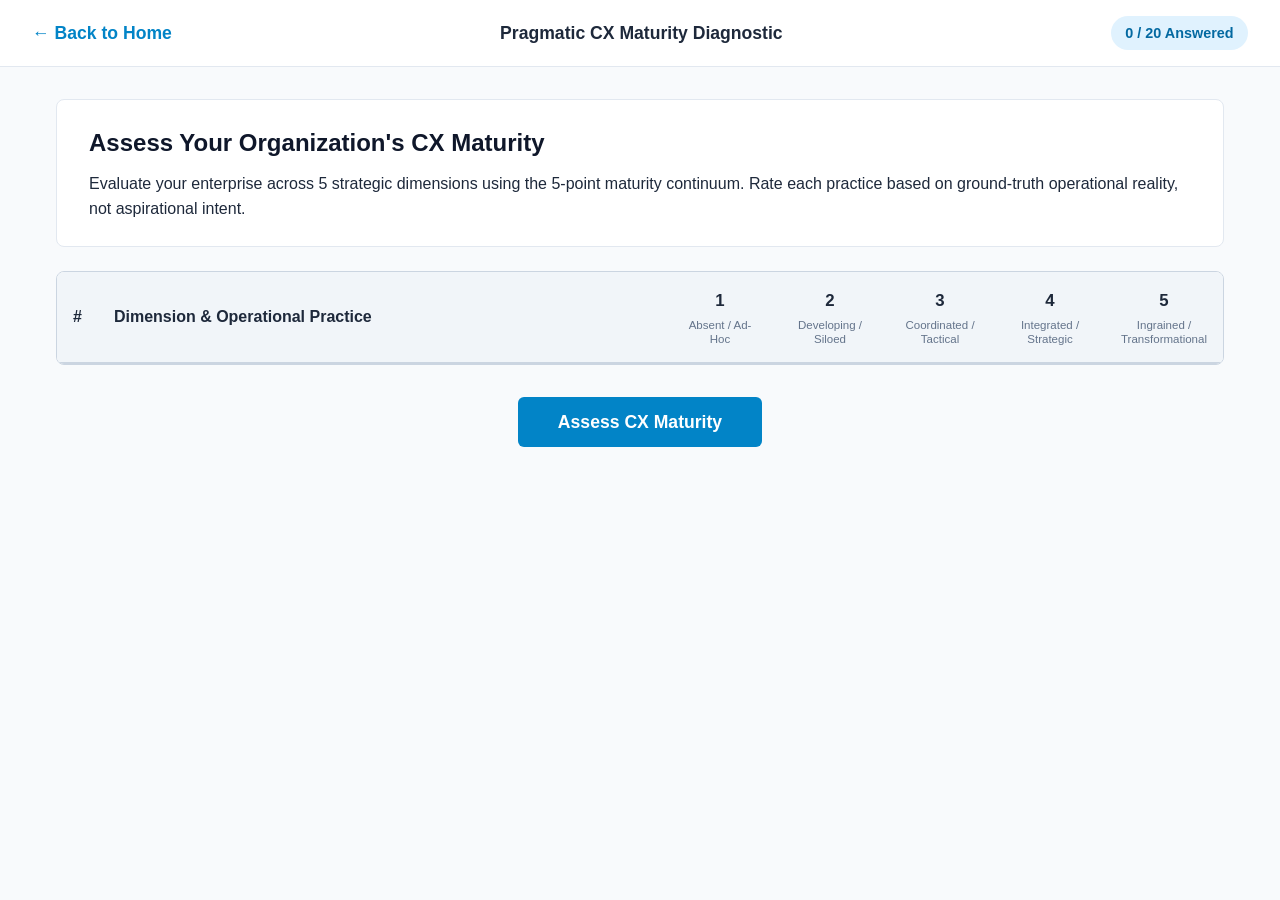
==== commit 0e7db5f7: "Update exam.html" ====
--- a/exam.html
+++ b/exam.html
@@ -6,77 +6,12 @@
   <title>CX Maturity Diagnostic & Assessment</title>
   <link rel="stylesheet" href="style.css" />
   <style>
+    /* Inlined styles to guarantee instant styling without cache lag */
     .hidden { display: none !important; }
     .warning-text { color: #dc2626; font-weight: 600; margin-bottom: 0.5rem; }
     .row-missing { background-color: #fee2e2 !important; }
     .radio-label { display: block; width: 100%; height: 100%; cursor: pointer; text-align: center; }
     .radio-label input { width: 20px; height: 20px; cursor: pointer; accent-color: #0284c7; }
-
-    /* CRITERIA ASSESSMENT GUIDE */
-    .criteria-card {
-      background: #ffffff;
-      border: 1px solid #cbd5e1;
-      border-radius: 8px;
-      padding: 1.25rem 1.5rem;
-      margin-bottom: 1.5rem;
-      box-shadow: 0 1px 3px rgba(0,0,0,0.04);
-    }
-    .criteria-title {
-      font-size: 1.05rem;
-      color: #0f172a;
-      margin-bottom: 0.85rem;
-      font-weight: 700;
-      display: flex;
-      align-items: center;
-      gap: 0.5rem;
-    }
-    .criteria-grid {
-      display: grid;
-      grid-template-columns: repeat(auto-fit, minmax(200px, 1fr));
-      gap: 0.75rem;
-    }
-    .crit-item {
-      border-radius: 6px;
-      padding: 0.85rem;
-      border-left: 4px solid;
-      background: #f8fafc;
-      font-size: 0.85rem;
-    }
-    .crit-item strong {
-      display: block;
-      color: #0f172a;
-      font-size: 0.9rem;
-      margin-bottom: 0.35rem;
-    }
-    .crit-item p {
-      color: #475569;
-      line-height: 1.35;
-      margin: 0;
-    }
-    .crit-1 { border-left-color: #94a3b8; background: #f8fafc; }
-    .crit-2 { border-left-color: #f59e0b; background: #fffbeb; }
-    .crit-3 { border-left-color: #0284c7; background: #f0f9ff; }
-    .crit-4 { border-left-color: #6366f1; background: #eef2ff; }
-    .crit-5 { border-left-color: #10b981; background: #ecfdf5; }
-
-    .q-cat {
-      font-size: 0.75rem;
-      font-weight: 700;
-      color: #0284c7;
-      text-transform: uppercase;
-      margin-bottom: 0.25rem;
-    }
-    .q-statement {
-      font-size: 0.95rem;
-      font-weight: 600;
-      color: #0f172a;
-      line-height: 1.4;
-    }
-    .q-eval {
-      color: #64748b;
-      margin-top: 0.25rem;
-      font-size: 0.85rem;
-    }
   </style>
 </head>
 <body class="diagnostic-body">
@@ -93,33 +28,6 @@
     <div class="intro-box" id="intro-box">
       <h2>Assess Your Organization's CX Maturity</h2>
       <p>Evaluate your enterprise across 5 strategic dimensions using the 5-point maturity continuum. Rate each practice based on ground-truth operational reality, not aspirational intent.</p>
-    </div>
-
-    <!-- RATING CRITERIA GUIDE -->
-    <div class="criteria-card" id="criteria-guide">
-      <div class="criteria-title">📌 Rating Criteria Reference Guide</div>
-      <div class="criteria-grid">
-        <div class="crit-item crit-1">
-          <strong>1 – Absent / Ad-Hoc</strong>
-          <p>No formal process; handled informally or reactively in isolated moments.</p>
-        </div>
-        <div class="crit-item crit-2">
-          <strong>2 – Developing / Siloed</strong>
-          <p>Exists in a few teams wearing blinders, with inconsistent tools and conflicting targets.</p>
-        </div>
-        <div class="crit-item crit-3">
-          <strong>3 – Coordinated / Tactical</strong>
-          <p>Standardized in core units, cross-functional conversations have begun, but systemic execution remains uneven.</p>
-        </div>
-        <div class="crit-item crit-4">
-          <strong>4 – Integrated / Strategic</strong>
-          <p>Governed enterprise-wide, tied to financial outcomes, with formalized routines across departments.</p>
-        </div>
-        <div class="crit-item crit-5">
-          <strong>5 – Ingrained / Transformational</strong>
-          <p>Embedded in daily operational DNA, continuous experimentation is standard, and teams proactively solve root causes.</p>
-        </div>
-      </div>
     </div>
 
     <!-- ASSESSMENT FORM -->
@@ -130,25 +38,15 @@
             <tr>
               <th style="width: 40px;">#</th>
               <th>Dimension & Operational Practice</th>
-              <th class="rate-col" title="1 – Absent / Ad-Hoc: No formal process; handled informally or reactively in isolated moments.">
-                1<br><span class="col-sub">Absent / Ad-Hoc</span>
-              </th>
-              <th class="rate-col" title="2 – Developing / Siloed: Exists in a few teams wearing blinders, with inconsistent tools and conflicting targets.">
-                2<br><span class="col-sub">Developing / Siloed</span>
-              </th>
-              <th class="rate-col" title="3 – Coordinated / Tactical: Standardized in core units, cross-functional conversations have begun, but systemic execution remains uneven.">
-                3<br><span class="col-sub">Coordinated / Tactical</span>
-              </th>
-              <th class="rate-col" title="4 – Integrated / Strategic: Governed enterprise-wide, tied to financial outcomes, with formalized routines across departments.">
-                4<br><span class="col-sub">Integrated / Strategic</span>
-              </th>
-              <th class="rate-col" title="5 – Ingrained / Transformational: Embedded in daily operational DNA, continuous experimentation is standard, and teams proactively solve root causes.">
-                5<br><span class="col-sub">Ingrained / Transformational</span>
-              </th>
+              <th class="rate-col">1<br><span class="col-sub">Absent / Ad-Hoc</span></th>
+              <th class="rate-col">2<br><span class="col-sub">Developing / Siloed</span></th>
+              <th class="rate-col">3<br><span class="col-sub">Coordinated / Tactical</span></th>
+              <th class="rate-col">4<br><span class="col-sub">Integrated / Strategic</span></th>
+              <th class="rate-col">5<br><span class="col-sub">Ingrained / Transformational</span></th>
             </tr>
           </thead>
           <tbody id="questions-tbody">
-            <!-- Dynamically populated via script -->
+            <!-- Populated via script -->
           </tbody>
         </table>
       </div>
@@ -204,152 +102,152 @@
   </main>
 
   <script>
+    // Embedded Data to prevent fetch/cache issues
     const diagnosticData = {
-      dimensions: [
-        { id: "dim_1", name: "Executive Direction & Strategic Intent" },
-        { id: "dim_2", name: "Cross-Functional Alignment & Silo Elimination" },
-        { id: "dim_3", name: "Design Thinking & Human-Centered Innovation" },
-        { id: "dim_4", name: "Frontline Enablement & Culture (EX to CX)" },
-        { id: "dim_5", name: "Measurement, Lagging Metrics & Closed-Loop Action" }
+      "dimensions": [
+        { "id": "dim_1", "name": "Executive Direction & Strategic Intent" },
+        { "id": "dim_2", "name": "Cross-Functional Alignment & Silo Elimination" },
+        { "id": "dim_3", "name": "Design Thinking & Human-Centered Innovation" },
+        { "id": "dim_4", "Frontline Enablement & Culture (EX to CX)", "name": "Frontline Enablement & Culture (EX to CX)" },
+        { "id": "dim_5", "name": "Measurement, Lagging Metrics & Closed-Loop Action" }
       ],
-      questions: [
-        { id: 1, dimension_id: "dim_1", category: "Executive Alignment", statement: "The CEO and executive leadership treat CX as an active driver of sustainable business strategy and budget allocation, rather than an operational cost center.", evaluates: "Executive sponsorship, resource prioritization, and strategic mindset." },
-        { id: 2, dimension_id: "dim_1", category: "Strategic Intent", statement: "Business strategies and resource allocations are formulated around outside-in customer journeys rather than inside-out functional convenience.", evaluates: "Journey-centric strategy versus departmental convenience." },
-        { id: 3, dimension_id: "dim_1", category: "Executive Empathy", statement: "Senior executives routinely review unfiltered customer feedback and directly participate in customer listening sessions or frontline shadowing.", evaluates: "Executive ground-truth awareness and listening hygiene." },
-        { id: 4, dimension_id: "dim_1", category: "Financial Justification", statement: "CX initiatives require substantiated business cases that link planned experience enhancements to projected ROI, cost-to-serve reductions, or revenue growth.", evaluates: "Financial discipline and business case maturity." },
-        { id: 5, dimension_id: "dim_2", category: "Governance", statement: "A multi-stakeholder governance council (Product, Ops, IT, Marketing, Finance) actively aligns roadmaps to harmonize competing functional priorities.", evaluates: "Cross-functional decision making and friction triage." },
-        { id: 6, dimension_id: "dim_2", category: "Operational Handoffs", statement: "Customer touchpoint handoffs between departments are governed using clear RACI roles, actively eliminating areas of 'responsibility ambiguity.'", evaluates: "Process continuity and reduction of inter-department handoff drop-offs." },
-        { id: 7, dimension_id: "dim_2", category: "Back-Office Integration", statement: "Back-office and enabling teams (IT, Finance, Legal, Compliance) clearly understand and evaluate how their internal policies directly impact customer friction.", evaluates: "Enabling department empathy and policy friction management." },
-        { id: 8, dimension_id: "dim_2", category: "KPI Harmonization", statement: "Operational KPIs across business units are structured to reward end-to-end journey success rather than encouraging teams to protect their own siloed metrics.", evaluates: "Systemic incentives versus localized functional optimization." },
-        { id: 9, dimension_id: "dim_3", category: "Customer Discovery", statement: "Teams use structured discovery (such as customer interviews and journey maps) to uncover unarticulated customer needs before defining technical solutions.", evaluates: "Qualitative research and problem definition discipline." },
-        { id: 10, dimension_id: "dim_3", category: "Root Cause Analysis", statement: "Problems are addressed using Root Cause Analysis (e.g., the 5 Whys, Fishbone diagrams) to solve foundational defects rather than deploying operational 'band-aids.'", evaluates: "Depth of analytical problem solving." },
-        { id: 11, dimension_id: "dim_3", category: "Iterative Validation", statement: "New service concepts and digital workflows are iteratively tested via low-cost prototypes with real customers to validate usability before full technical deployment.", evaluates: "De-risking innovation and testing before scaling." },
-        { id: 12, dimension_id: "dim_3", category: "Balanced Innovation", statement: "Experience innovation systematically balances human desirability, technical feasibility, and economic/business viability.", evaluates: "Triple-lens innovation filter for viable transformation." },
-        { id: 13, dimension_id: "dim_4", category: "Service-Profit Chain", statement: "Leadership systematically manages the Service-Profit Chain, recognizing that frontline employee experience directly drives customer retention and service quality.", evaluates: "Executive understanding of the direct link between EX and CX." },
-        { id: 14, dimension_id: "dim_4", category: "Frontline Autonomy", statement: "Frontline employees possess the documented authority and autonomy to resolve customer complaints in real time without navigating bureaucratic manager sign-offs.", evaluates: "First-contact empowered resolution and low-friction service recovery." },
-        { id: 15, dimension_id: "dim_4", category: "Voice of the Employee", statement: "A structured Voice of the Employee (VoE) channel regularly gathers, acknowledges, and acts on frontline insights regarding broken internal workflows.", evaluates: "Frontline knowledge capture and process bottleneck remediation." },
-        { id: 16, dimension_id: "dim_4", category: "Performance Integrity", statement: "Performance incentives celebrate customer-centric behaviors and quality resolution, specifically designed to avoid the manipulation or 'gaming' of survey scores.", evaluates: "Incentive design hygiene and score integrity." },
-        { id: 17, dimension_id: "dim_5", category: "Leading Indicators", statement: "Operational leading indicators (e.g., system outages, queue backlogs, handle times) are monitored in real time alongside lagging survey metrics to predict customer distress.", evaluates: "Telemetry pairing of operational (O-data) with experience (X-data)." },
-        { id: 18, dimension_id: "dim_5", category: "Lagging Financial Impact", statement: "Customer sentiment metrics (CSAT, CES, NPS) are statistically correlated with lagging commercial outcomes: Churn Rate, Retention Rate, CLV, or Earned Growth.", evaluates: "Commercial validation and economic correlation of sentiment." },
-        { id: 19, dimension_id: "dim_5", category: "Inner Loop Execution", statement: "A frontline 'Inner Loop' process ensures that dissatisfied customer feedback triggers a direct, rapid operational follow-up to recover the relationship.", evaluates: "Individual transactional service recovery within 24 to 48 hours." },
-        { id: 20, dimension_id: "dim_5", category: "Outer Loop Remediation", statement: "An 'Outer Loop' cross-functional mechanism aggregates feedback trends and error telemetry to prioritize structural product, system, and policy redesigns.", evaluates: "Cross-functional systemic defect eradication." }
+      "questions": [
+        { "id": 1, "dimension_id": "dim_1", "category": "Executive Alignment", "statement": "The CEO and executive leadership treat CX as an active driver of sustainable business strategy and budget allocation, rather than an operational cost center.", "evaluates": "Executive sponsorship, resource prioritization, and strategic mindset." },
+        { "id": 2, "dimension_id": "dim_1", "category": "Strategic Intent", "statement": "Business strategies and resource allocations are formulated around outside-in customer journeys rather than inside-out functional convenience.", "evaluates": "Journey-centric strategy versus departmental convenience." },
+        { "id": 3, "dimension_id": "dim_1", "category": "Executive Empathy", "statement": "Senior executives routinely review unfiltered customer feedback and directly participate in customer listening sessions or frontline shadowing.", "evaluates": "Executive ground-truth awareness and listening hygiene." },
+        { "id": 4, "dimension_id": "dim_1", "category": "Financial Justification", "statement": "CX initiatives require substantiated business cases that link planned experience enhancements to projected ROI, cost-to-serve reductions, or revenue growth.", "evaluates": "Financial discipline and business case maturity." },
+        { "id": 5, "dimension_id": "dim_2", "category": "Governance", "statement": "A multi-stakeholder governance council (Product, Ops, IT, Marketing, Finance) actively aligns roadmaps to harmonize competing functional priorities.", "evaluates": "Cross-functional decision making and friction triage." },
+        { "id": 6, "dimension_id": "dim_2", "category": "Operational Handoffs", "statement": "Customer touchpoint handoffs between departments are governed using clear RACI roles, actively eliminating areas of 'responsibility ambiguity.'", "evaluates": "Process continuity and reduction of inter-department handoff drop-offs." },
+        { "id": 7, "dimension_id": "dim_2", "category": "Back-Office Integration", "statement": "Back-office and enabling teams (IT, Finance, Legal, Compliance) clearly understand and evaluate how their internal policies directly impact customer friction.", "evaluates": "Enabling department empathy and policy friction management." },
+        { "id": 8, "dimension_id": "dim_2", "category": "KPI Harmonization", "statement": "Operational KPIs across business units are structured to reward end-to-end journey success rather than encouraging teams to protect their own siloed metrics.", "evaluates": "Systemic incentives versus localized functional optimization." },
+        { "id": 9, "dimension_id": "dim_3", "category": "Customer Discovery", "statement": "Teams use structured discovery (such as customer interviews and journey maps) to uncover unarticulated customer needs before defining technical solutions.", "evaluates": "Qualitative research and problem definition discipline." },
+        { "id": 10, "dimension_id": "dim_3", "category": "Root Cause Analysis", "statement": "Problems are addressed using Root Cause Analysis (e.g., the 5 Whys, Fishbone diagrams) to solve foundational defects rather than deploying operational 'band-aids.'", "evaluates": "Depth of analytical problem solving." },
+        { "id": 11, "dimension_id": "dim_3", "category": "Iterative Validation", "statement": "New service concepts and digital workflows are iteratively tested via low-cost prototypes with real customers to validate usability before full technical deployment.", "evaluates": "De-risking innovation and testing before scaling." },
+        { "id": 12, "dimension_id": "dim_3", "category": "Balanced Innovation", "statement": "Experience innovation systematically balances human desirability, technical feasibility, and economic/business viability.", "evaluates": "Triple-lens innovation filter for viable transformation." },
+        { "id": 13, "dimension_id": "dim_4", "category": "Service-Profit Chain", "statement": "Leadership systematically manages the Service-Profit Chain, recognizing that frontline employee experience directly drives customer retention and service quality.", "evaluates": "Executive understanding of the direct link between EX and CX." },
+        { "id": 14, "dimension_id": "dim_4", "category": "Frontline Autonomy", "statement": "Frontline employees possess the documented authority and autonomy to resolve customer complaints in real time without navigating bureaucratic manager sign-offs.", "evaluates": "First-contact empowered resolution and low-friction service recovery." },
+        { "id": 15, "dimension_id": "dim_4", "category": "Voice of the Employee", "statement": "A structured Voice of the Employee (VoE) channel regularly gathers, acknowledges, and acts on frontline insights regarding broken internal workflows.", "evaluates": "Frontline knowledge capture and process bottleneck remediation." },
+        { "id": 16, "dimension_id": "dim_4", "category": "Performance Integrity", "statement": "Performance incentives celebrate customer-centric behaviors and quality resolution, specifically designed to avoid the manipulation or 'gaming' of survey scores.", "evaluates": "Incentive design hygiene and score integrity." },
+        { "id": 17, "dimension_id": "dim_5", "category": "Leading Indicators", "statement": "Operational leading indicators (e.g., system outages, queue backlogs, handle times) are monitored in real time alongside lagging survey metrics to predict customer distress.", "evaluates": "Telemetry pairing of operational (O-data) with experience (X-data)." },
+        { "id": 18, "dimension_id": "dim_5", "category": "Lagging Financial Impact", "statement": "Customer sentiment metrics (CSAT, CES, NPS) are statistically correlated with lagging commercial outcomes: Churn Rate, Retention Rate, CLV, or Earned Growth.", "evaluates": "Commercial validation and economic correlation of sentiment." },
+        { "id": 19, "dimension_id": "dim_5", "category": "Inner Loop Execution", "statement": "A frontline 'Inner Loop' process ensures that dissatisfied customer feedback triggers a direct, rapid operational follow-up to recover the relationship.", "evaluates": "Individual transactional service recovery within 24 to 48 hours." },
+        { "id": 20, "dimension_id": "dim_5", "category": "Outer Loop Remediation", "statement": "An 'Outer Loop' cross-functional mechanism aggregates feedback trends and error telemetry to prioritize structural product, system, and policy redesigns.", "evaluates": "Cross-functional systemic defect eradication." }
       ],
-      maturity_stages: [
-        {
-          stage_id: "stage_1",
-          name: "Nascent",
-          score_range: { min: 20, max: 35 },
-          summary: "Customer experience is ad-hoc, informal, and viewed as an isolated cost center.",
-          operational_reality: [
+      "maturity_stages": [
+        {
+          "stage_id": "stage_1",
+          "name": "Nascent",
+          "score_range": { "min": 20, "max": 35 },
+          "summary": "Customer experience is ad-hoc, informal, and viewed as an isolated cost center.",
+          "operational_reality": [
             "Leadership Detachment: Executive meetings focus exclusively on short-term sales volume, cost-cutting, and internal throughput; CX is dismissed as a soft marketing slogan.",
             "The 'Meandering Project' Trap: CX exists as a part-time assignment handed to an arbitrary project manager with no formal budget, authority, or clear business objectives.",
             "Siloed Reality & Blame Culture: Departments operate as isolated fortresses; when an onboarding or billing failure occurs, Sales, Ops, and IT blame each other.",
             "Disconnected Measurement: Customer feedback consists of an occasional survey sent to an arbitrary list; scores sit unread in a spreadsheet while complaints are handled reactively.",
             "Frontline Exhaustion: Agents bear the brunt of customer frustration with zero autonomy or systemic fixes, judged purely on call speed (AHT) rather than resolution."
           ],
-          immediate_operational_priorities: [
+          "immediate_operational_priorities": [
             "Establish a Single Journey Baseline: Select one high-friction, high-volume touchpoint (e.g., onboarding or digital checkout) and document the current state from the outside-in.",
             "Capture Paired O-Data and X-Data: Collect operational cycle times and drop-offs alongside transactional Customer Effort Score (CES) or CSAT to diagnose what is happening and why.",
             "Deliver and Quantify an Early Quick Win: Mobilize a small, informal team across customer service and ops to fix one glaring defect, calculating cost savings or churn reduction.",
             "Educate Executive Leadership: Present the quick win and unfiltered customer verbatim feedback directly to senior leadership to prove that experience defects directly drain profit."
           ],
-          relevant_lagging_metrics: ["Transactional CSAT", "Complaint Volume", "Early Churn Rate"]
+          "relevant_lagging_metrics": ["Transactional CSAT", "Complaint Volume", "Early Churn Rate"]
         },
         {
-          stage_id: "stage_2",
-          name: "Basic",
-          score_range: { min: 36, max: 51 },
-          summary: "Pockets of uncoordinated CX activity operate within functional silos with an inside-out focus on scores.",
-          operational_reality: [
+          "stage_id": "stage_2",
+          "name": "Basic",
+          "score_range": { "min": 36, "max": 51 },
+          "summary": "Pockets of uncoordinated CX activity operate within functional silos with an inside-out focus on scores.",
+          "operational_reality": [
             "Uncoordinated Activity: Support, Marketing, and Digital run independent surveys using conflicting scales, multiple software tools, and unaligned timing.",
             "Inside-Out Score Obsession: Teams focus entirely on 'hitting the target score' rather than understanding root causes, occasionally cherry-picking customers to artificially inflate ratings.",
             "Handoff Black Holes: Individual touchpoints perform well in isolation, but customers fall through the cracks during transitions (e.g., Sales to Onboarding), causing duplicate paperwork.",
             "Back-Office Apathy: Legal, Finance, Risk, and IT consider CX irrelevant to their remit, establishing restrictive operational policies purely for internal administrative ease.",
             "Survey Fatigue Without Action: Customers receive surveys after every minor touchpoint but never hear back when reporting friction, degrading response rates over time."
           ],
-          immediate_operational_priorities: [
+          "immediate_operational_priorities": [
             "Form an Informal Cross-Functional Working Group: Run bi-weekly working sessions with mid-level managers from Support, Sales, Marketing, and Ops to coordinate efforts.",
             "Harmonize Feedback Scales & Governance: Standardize question scales (e.g., adopting consistent 5- or 7-point formats) and establish contact frequency rules to avoid survey fatigue.",
             "Map the End-to-End Customer Journey: Run cross-functional workshops to map the customer's full lifecycle, identifying friction points where internal definitions clash with expectations.",
             "Begin Systematic Root Cause Analysis: Shift reporting from vanity averages to categorizing qualitative feedback, using the 5 Whys and Pareto analysis on top customer complaints."
           ],
-          relevant_lagging_metrics: ["Customer Effort Score (CES)", "First Contact Resolution (FCR)", "Survey Response Rates"]
+          "relevant_lagging_metrics": ["Customer Effort Score (CES)", "First Contact Resolution (FCR)", "Survey Response Rates"]
         },
         {
-          stage_id: "stage_3",
-          name: "Tactical",
-          score_range: { min: 52, max: 67 },
-          summary: "Core CX competencies and frontline closed loops exist, but systemic cross-functional alignment remains uneven.",
-          operational_reality: [
+          "stage_id": "stage_3",
+          "name": "Tactical",
+          "score_range": { "min": 52, "max": 67 },
+          "summary": "Core CX competencies and frontline closed loops exist, but systemic cross-functional alignment remains uneven.",
+          "operational_reality": [
             "Emergence of CX Competency: Dedicated CX practitioners develop journey maps, research-backed personas, and customer insights, though funding remains project-based.",
             "Active Inner Loop, Stalled Outer Loop: Supervisors promptly contact dissatisfied survey respondents to apologize or issue refunds, but underlying software or policy defects remain unfixed.",
             "Role Ambiguity Across Journey Stages: Journey maps are visually shared, but daily ownership is contested; when a cross-departmental defect surfaces, teams dispute funding and responsibility.",
             "Descriptive Metric Saturation: Dashboards monitor NPS, CSAT, and handle times, but teams struggle to demonstrate statistical correlations between sentiment and business retention."
           ],
-          immediate_operational_priorities: [
+          "immediate_operational_priorities": [
             "Charter a Formal CX Steering Committee: Establish an executive-sponsored council (Product, Ops, IT, Finance) meeting monthly to triage systemic issues and align roadmaps.",
             "Establish Cross-Functional RACI Frameworks: Formally define ownership matrices across every critical journey handoff to eliminate responsibility ambiguity.",
             "Operationalize the Outer Loop: Deploy cross-functional squads utilizing root cause frameworks (Fishbone diagrams, Six Sigma DMAIC) to eliminate the top 3 structural friction drivers.",
             "Connect CX Metrics to Financial Lagging Indicators: Partner with Finance to statistically correlate NPS/CSAT movements with Customer Retention Rate, Churn Cost, and Customer Lifetime Value."
           ],
-          relevant_lagging_metrics: ["Customer Retention Rate", "Net Promoter Score (NPS)", "Cost-to-Serve"]
+          "relevant_lagging_metrics": ["Customer Retention Rate", "Net Promoter Score (NPS)", "Cost-to-Serve"]
         },
         {
-          stage_id: "stage_4",
-          name: "Strategic",
-          score_range: { min: 68, max: 83 },
-          summary: "Enterprise governance, human-centered design, and financial metric integration drive decision-making.",
-          operational_reality: [
+          "stage_id": "stage_4",
+          "name": "Strategic",
+          "score_range": { "min": 68, "max": 83 },
+          "summary": "Enterprise governance, human-centered design, and financial metric integration drive decision-making.",
+          "operational_reality": [
             "Institutionalized Governance: An executive CX leader (CCO or VP) reports to the C-suite, guiding enterprise roadmaps and embedding CX goals into leadership evaluations.",
             "Outside-In Strategic Planning: Corporate strategy routinely balances operational efficiency with intended customer experiences and brand promises.",
             "Paired Leading and Lagging Telemetry: Real-time operational indicators (error spikes, cycle delays, queue times) trigger proactive interventions before customer sentiment turns negative.",
             "Active Design Thinking Practices: Product and operational teams prototype service blueprints and run iterative usability tests with real users before writing technical code.",
             "Emerging Cultural Strains: Frontline empowerment sometimes meets friction from conservative legal, risk, or compliance rules, limiting agent discretion in complex cases."
           ],
-          immediate_operational_priorities: [
+          "immediate_operational_priorities": [
             "Scale Low-Fidelity Prototyping: Institutionalize a human-centered design methodology across all business units, mandating usability validation before engineering deployment.",
             "Deepen Frontline Empowerment: Provide frontline agents with clear financial discretion and policy autonomy to resolve customer issues immediately without management approval.",
             "Build a Robust Voice of the Employee (VoE) Architecture: Create formal feedback systems where frontline staff submit friction points, with engineering tracking them in backlog sprint reviews.",
             "Implement Key Driver & Predictive Analytics: Apply regression and natural language processing to customer verbatims and call transcripts to uncover primary levers driving CLV."
           ],
-          relevant_lagging_metrics: ["Customer Lifetime Value (CLV)", "Net Revenue Retention (NRR)", "Earned Growth Rate"]
+          "relevant_lagging_metrics": ["Customer Lifetime Value (CLV)", "Net Revenue Retention (NRR)", "Earned Growth Rate"]
         },
         {
-          stage_id: "stage_5",
-          name: "Transformational",
-          score_range: { min: 84, max: 100 },
-          summary: "Customer-centricity is the natural operating system, uniting employee experience, continuous innovation, and predictive delivery.",
-          operational_reality: [
+          "stage_id": "stage_5",
+          "name": "Transformational",
+          "score_range": { "min": 84, "max": 100 },
+          "summary": "Customer-centricity is the natural operating system, uniting employee experience, continuous innovation, and predictive delivery.",
+          "operational_reality": [
             "Customer-Centric Cultural DNA: CX is not an isolated department; every employee—from accounting to DevOps—understands how their work directly impacts the customer experience.",
             "Living the Service-Profit Chain: Leadership actively manages the connection between employee well-being, psychological safety, and customer satisfaction.",
             "Safe Experimentation & Agility: Teams operate in a blameless culture that tests bold service concepts, learns from early iterations, and adapts dynamically without fear of reprisal.",
             "Engineered Peak-End Experiences: Journey interactions are intentionally designed to elicit positive emotions during critical moments of truth and journey conclusions.",
             "Predictive & Proactive Delivery: Automated telemetry and intelligent systems identify anomalies, resolving customer issues proactively before the customer even notices."
           ],
-          immediate_operational_priorities: [
+          "immediate_operational_priorities": [
             "Drive Continuous Experience Innovation: Leverage ethnographic immersion and customer co-creation labs to uncover unarticulated needs and pioneer new business models.",
             "Unify EX and CX Operating Architectures: Partner with Human Resources to embed journey management and customer-centric behaviors directly into hiring, onboarding, and appraisals.",
             "Automate Prescriptive Care Interventions: Transition real-time telemetry into automated interventions (such as automated account credits or outbound check-ins) upon detecting operational friction.",
             "Guard Against Cultural Complacency: Maintain competitive audits outside your immediate sector to anticipate rising customer expectations shaped by global industry leaders."
           ],
-          relevant_lagging_metrics: ["Earned Growth Rate", "Employee Engagement Index", "Total Shareholder Return (TSR) / Enterprise Valuation"]
+          "relevant_lagging_metrics": ["Earned Growth Rate", "Employee Engagement Index", "Total Shareholder Return (TSR) / Enterprise Valuation"]
         }
       ]
     };
 
     const STAGE_AVATARS = {
-      stage_1: { icon: "🏕️", titleBadge: "Level 1: The Ad-Hoc Pioneer" },
-      stage_2: { icon: "🧱", titleBadge: "Level 2: The Silo Juggler" },
-      stage_3: { icon: "🚒", titleBadge: "Level 3: The Tactical Firefighter" },
-      stage_4: { icon: "🧭", titleBadge: "Level 4: The Strategic Navigator" },
-      stage_5: { icon: "🚀", titleBadge: "Level 5: The Galactic CX Unicorn" }
-    };
-
-    const userRatings = {};
+      "stage_1": { icon: "🏕️", titleBadge: "Level 1: The Ad-Hoc Pioneer" },
+      "stage_2": { icon: "🧱", titleBadge: "Level 2: The Silo Juggler" },
+      "stage_3": { icon: "🚒", titleBadge: "Level 3: The Tactical Firefighter" },
+      "stage_4": { icon: "🧭", titleBadge: "Level 4: The Strategic Navigator" },
+      "stage_5": { icon: "🚀", titleBadge: "Level 5: The Galactic CX Unicorn" }
+    };
+
+    let userRatings = {};
 
     function renderTable() {
       const tbody = document.getElementById('questions-tbody');
-      if (!tbody) return;
       tbody.innerHTML = '';
 
       diagnosticData.questions.forEach((q) => {
@@ -396,10 +294,8 @@
         diagnosticData.questions.forEach(q => {
           if (!userRatings[q.id]) {
             const row = document.getElementById(`q-row-${q.id}`);
-            if (row) {
-              row.classList.add('row-missing');
-              if (!firstMissing) firstMissing = row;
-            }
+            row.classList.add('row-missing');
+            if (!firstMissing) firstMissing = row;
           }
         });
         if (firstMissing) {
@@ -425,6 +321,7 @@
       document.getElementById('stage-summary').textContent = stage.summary;
       document.getElementById('total-score-val').textContent = totalScore;
 
+      // Dimensions progress bars
       const dimMap = {};
       diagnosticData.dimensions.forEach(d => dimMap[d.id] = { name: d.name, score: 0, count: 0 });
       diagnosticData.questions.forEach(q => {
@@ -450,6 +347,7 @@
         dimBars.appendChild(div);
       });
 
+      // Operational Reality & Priorities
       document.getElementById('operational-reality-list').innerHTML = 
         stage.operational_reality.map(item => `<li>${item}</li>`).join('');
       document.getElementById('priorities-list').innerHTML = 
@@ -457,9 +355,8 @@
       document.getElementById('metrics-chips').innerHTML = 
         stage.relevant_lagging_metrics.map(m => `<span class="metric-chip">${m}</span>`).join('');
 
-      // Hide survey & guide, show results
+      // View toggle
       document.getElementById('intro-box').classList.add('hidden');
-      document.getElementById('criteria-guide').classList.add('hidden');
       document.getElementById('maturity-form').classList.add('hidden');
       document.getElementById('results-panel').classList.remove('hidden');
       window.scrollTo({ top: 0, behavior: 'smooth' });
@@ -469,6 +366,7 @@
       location.reload();
     };
 
+    // Render immediately on load
     renderTable();
   </script>
 </body>
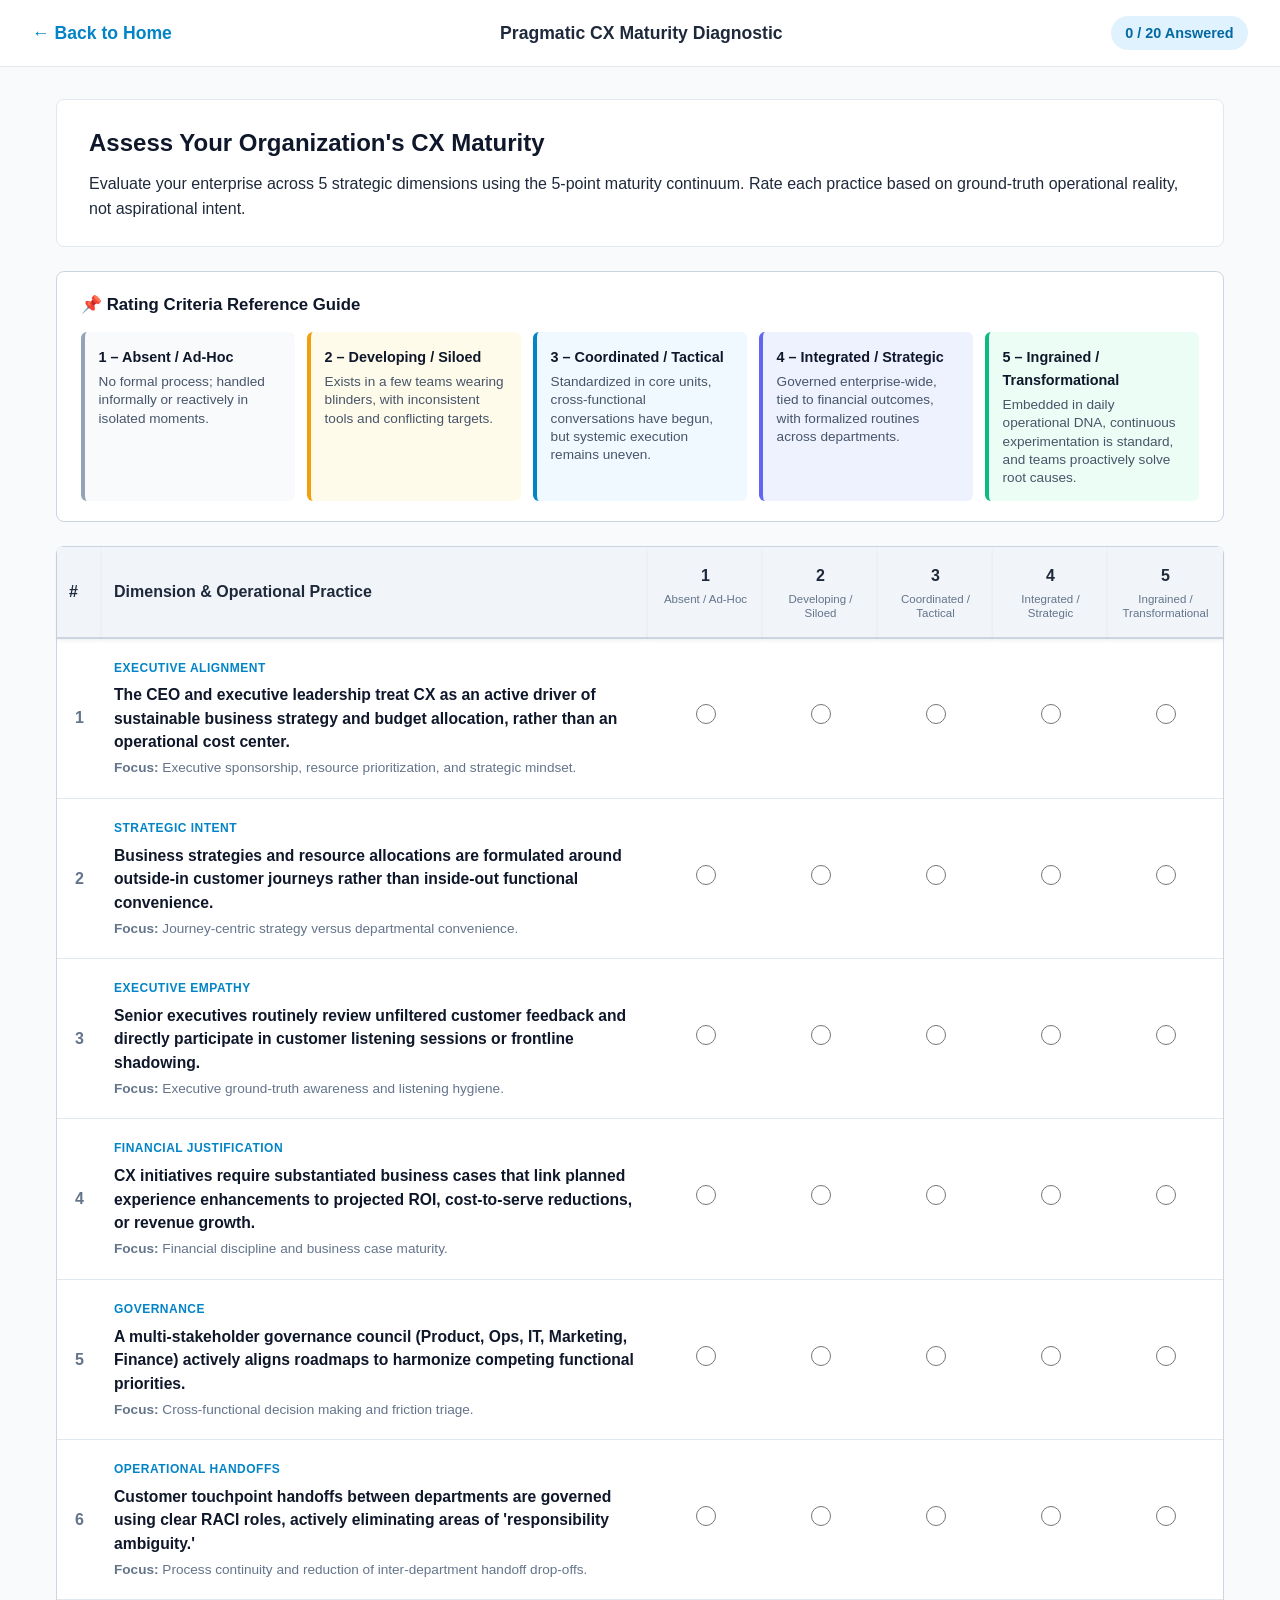
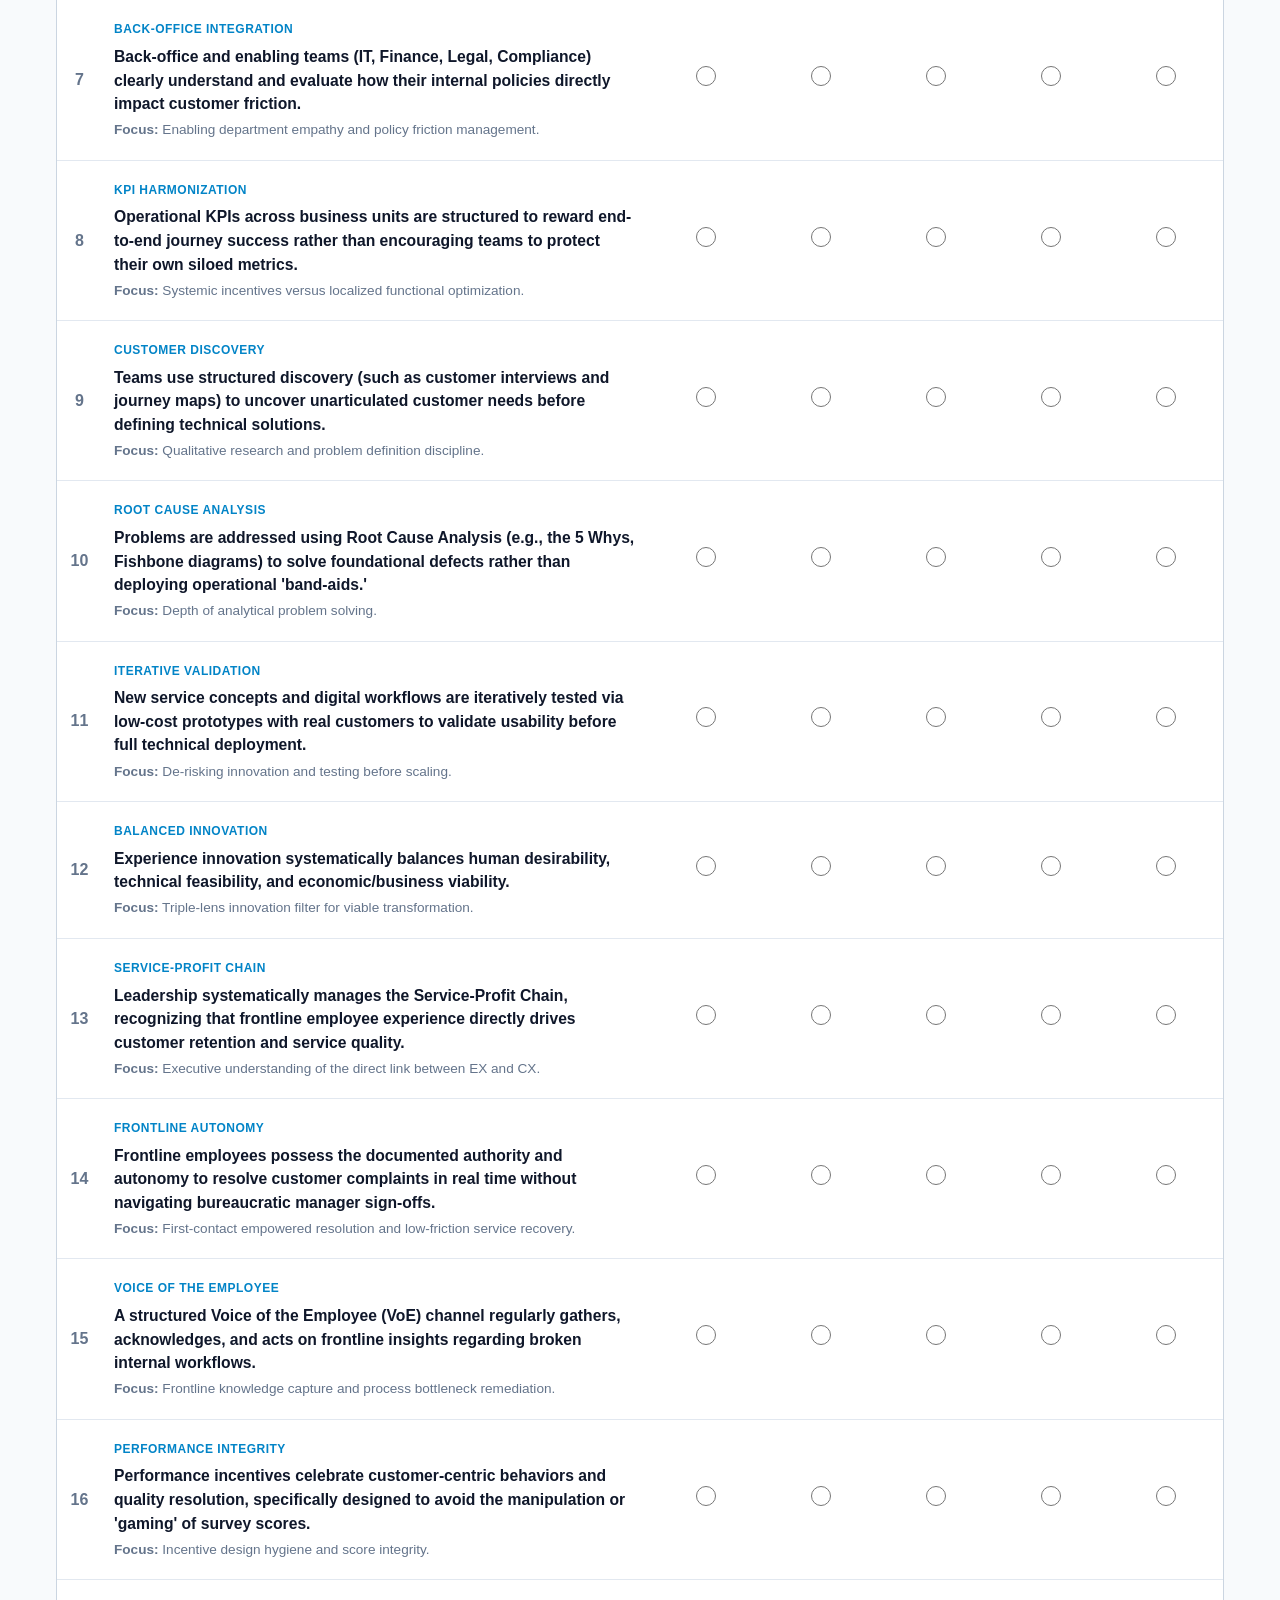
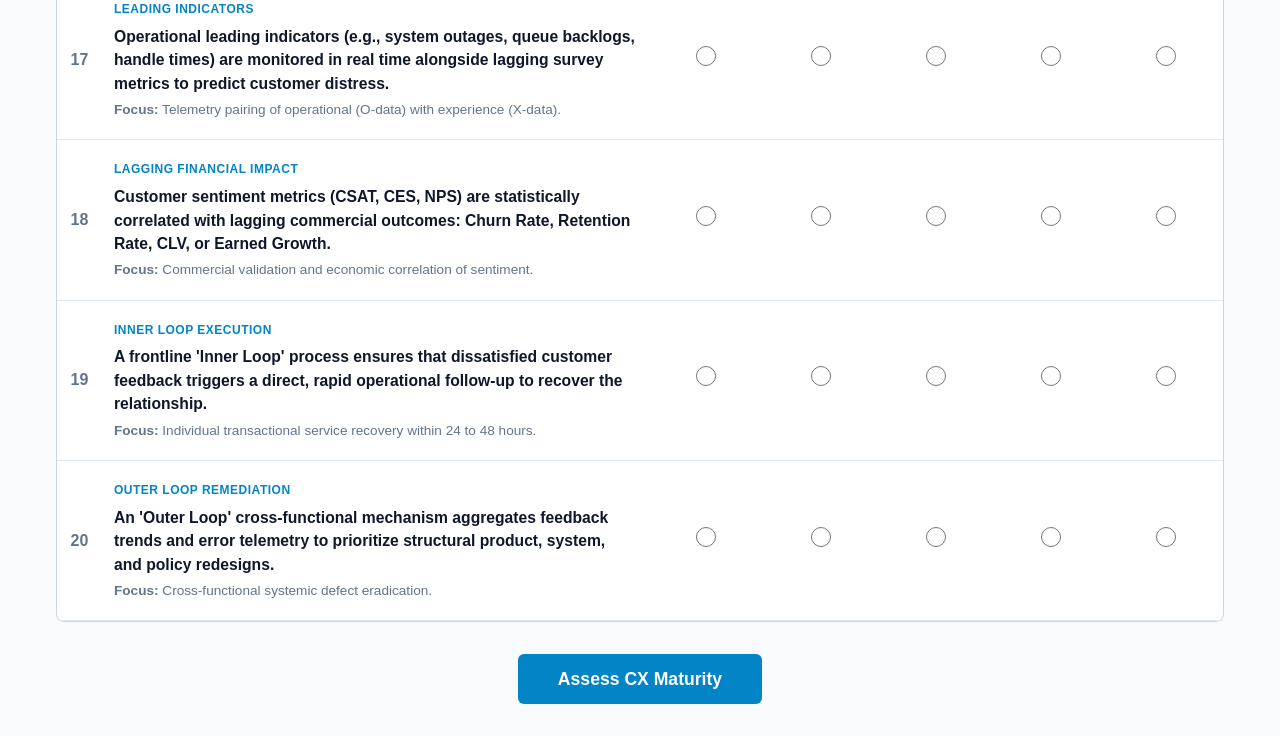
==== commit 386ff4b0: "Update exam.html" ====
--- a/exam.html
+++ b/exam.html
@@ -6,12 +6,162 @@
   <title>CX Maturity Diagnostic & Assessment</title>
   <link rel="stylesheet" href="style.css" />
   <style>
-    /* Inlined styles to guarantee instant styling without cache lag */
     .hidden { display: none !important; }
     .warning-text { color: #dc2626; font-weight: 600; margin-bottom: 0.5rem; }
     .row-missing { background-color: #fee2e2 !important; }
-    .radio-label { display: block; width: 100%; height: 100%; cursor: pointer; text-align: center; }
-    .radio-label input { width: 20px; height: 20px; cursor: pointer; accent-color: #0284c7; }
+
+    /* Table Container & Sticky Headline */
+    .table-responsive {
+      background: #ffffff;
+      border-radius: 8px;
+      border: 1px solid #cbd5e1;
+      overflow: visible;
+      margin-bottom: 2rem;
+    }
+
+    .maturity-table {
+      width: 100%;
+      border-collapse: separate;
+      border-spacing: 0;
+      text-align: left;
+    }
+
+    .maturity-table th {
+      position: sticky;
+      top: 60px;
+      background: #f1f5f9;
+      z-index: 30;
+      border-bottom: 2px solid #cbd5e1;
+      padding: 1rem 0.75rem;
+      box-shadow: 0 2px 4px rgba(0, 0, 0, 0.06);
+    }
+
+    .maturity-table th.rate-col {
+      width: 115px;
+      text-align: center;
+      font-size: 1rem;
+      vertical-align: top;
+    }
+
+    .col-sub {
+      display: block;
+      font-size: 0.72rem;
+      color: #64748b;
+      font-weight: normal;
+      margin-top: 0.25rem;
+      line-height: 1.2;
+    }
+
+    /* Row Content & Full Question Visibility */
+    .maturity-table td {
+      padding: 1.25rem 0.75rem;
+      border-bottom: 1px solid #e2e8f0;
+      vertical-align: middle;
+    }
+
+    .maturity-table tbody tr:hover {
+      background-color: #f8fafc;
+    }
+
+    .q-num {
+      font-weight: 700;
+      color: #64748b;
+      text-align: center;
+      width: 45px;
+    }
+
+    .q-cat {
+      font-size: 0.75rem;
+      font-weight: 700;
+      color: #0284c7;
+      text-transform: uppercase;
+      letter-spacing: 0.5px;
+      margin-bottom: 0.35rem;
+    }
+
+    .q-statement {
+      font-size: 0.98rem;
+      font-weight: 600;
+      color: #0f172a;
+      line-height: 1.5;
+      display: block;
+    }
+
+    .q-eval {
+      color: #64748b;
+      margin-top: 0.35rem;
+      font-size: 0.85rem;
+      line-height: 1.35;
+    }
+
+    /* Radio Inputs */
+    .radio-cell {
+      text-align: center;
+    }
+
+    .radio-label {
+      display: block;
+      width: 100%;
+      height: 100%;
+      cursor: pointer;
+      padding: 0.5rem 0;
+    }
+
+    .radio-label input[type="radio"] {
+      width: 20px;
+      height: 20px;
+      cursor: pointer;
+      accent-color: #0284c7;
+    }
+
+    /* Criteria Reference Card */
+    .criteria-card {
+      background: #ffffff;
+      border: 1px solid #cbd5e1;
+      border-radius: 8px;
+      padding: 1.25rem 1.5rem;
+      margin-bottom: 1.5rem;
+    }
+
+    .criteria-title {
+      font-size: 1.05rem;
+      color: #0f172a;
+      margin-bottom: 0.85rem;
+      font-weight: 700;
+    }
+
+    .criteria-grid {
+      display: grid;
+      grid-template-columns: repeat(auto-fit, minmax(200px, 1fr));
+      gap: 0.75rem;
+    }
+
+    .crit-item {
+      border-radius: 6px;
+      padding: 0.85rem;
+      border-left: 4px solid;
+      background: #f8fafc;
+      font-size: 0.85rem;
+    }
+
+    .crit-item strong {
+      display: block;
+      color: #0f172a;
+      font-size: 0.9rem;
+      margin-bottom: 0.25rem;
+    }
+
+    .crit-item p {
+      color: #475569;
+      line-height: 1.35;
+      margin: 0;
+    }
+
+    .crit-1 { border-left-color: #94a3b8; }
+    .crit-2 { border-left-color: #f59e0b; background: #fffbeb; }
+    .crit-3 { border-left-color: #0284c7; background: #f0f9ff; }
+    .crit-4 { border-left-color: #6366f1; background: #eef2ff; }
+    .crit-5 { border-left-color: #10b981; background: #ecfdf5; }
   </style>
 </head>
 <body class="diagnostic-body">
@@ -24,29 +174,65 @@
 
   <main class="container diagnostic-container">
     
-    <!-- INTRO BANNER -->
     <div class="intro-box" id="intro-box">
       <h2>Assess Your Organization's CX Maturity</h2>
       <p>Evaluate your enterprise across 5 strategic dimensions using the 5-point maturity continuum. Rate each practice based on ground-truth operational reality, not aspirational intent.</p>
     </div>
 
-    <!-- ASSESSMENT FORM -->
+    <!-- RATING GUIDE -->
+    <div class="criteria-card" id="criteria-guide">
+      <div class="criteria-title">📌 Rating Criteria Reference Guide</div>
+      <div class="criteria-grid">
+        <div class="crit-item crit-1">
+          <strong>1 – Absent / Ad-Hoc</strong>
+          <p>No formal process; handled informally or reactively in isolated moments.</p>
+        </div>
+        <div class="crit-item crit-2">
+          <strong>2 – Developing / Siloed</strong>
+          <p>Exists in a few teams wearing blinders, with inconsistent tools and conflicting targets.</p>
+        </div>
+        <div class="crit-item crit-3">
+          <strong>3 – Coordinated / Tactical</strong>
+          <p>Standardized in core units, cross-functional conversations have begun, but systemic execution remains uneven.</p>
+        </div>
+        <div class="crit-item crit-4">
+          <strong>4 – Integrated / Strategic</strong>
+          <p>Governed enterprise-wide, tied to financial outcomes, with formalized routines across departments.</p>
+        </div>
+        <div class="crit-item crit-5">
+          <strong>5 – Ingrained / Transformational</strong>
+          <p>Embedded in daily operational DNA, continuous experimentation is standard, and teams proactively solve root causes.</p>
+        </div>
+      </div>
+    </div>
+
+    <!-- ASSESSMENT TABLE -->
     <form id="maturity-form">
       <div class="table-responsive">
         <table class="maturity-table">
           <thead>
             <tr>
-              <th style="width: 40px;">#</th>
+              <th style="width: 45px;">#</th>
               <th>Dimension & Operational Practice</th>
-              <th class="rate-col">1<br><span class="col-sub">Absent / Ad-Hoc</span></th>
-              <th class="rate-col">2<br><span class="col-sub">Developing / Siloed</span></th>
-              <th class="rate-col">3<br><span class="col-sub">Coordinated / Tactical</span></th>
-              <th class="rate-col">4<br><span class="col-sub">Integrated / Strategic</span></th>
-              <th class="rate-col">5<br><span class="col-sub">Ingrained / Transformational</span></th>
+              <th class="rate-col" title="1 – Absent / Ad-Hoc: No formal process; handled informally or reactively in isolated moments.">
+                1<br><span class="col-sub">Absent / Ad-Hoc</span>
+              </th>
+              <th class="rate-col" title="2 – Developing / Siloed: Exists in a few teams wearing blinders, with inconsistent tools and conflicting targets.">
+                2<br><span class="col-sub">Developing / Siloed</span>
+              </th>
+              <th class="rate-col" title="3 – Coordinated / Tactical: Standardized in core units, cross-functional conversations have begun, but systemic execution remains uneven.">
+                3<br><span class="col-sub">Coordinated / Tactical</span>
+              </th>
+              <th class="rate-col" title="4 – Integrated / Strategic: Governed enterprise-wide, tied to financial outcomes, with formalized routines across departments.">
+                4<br><span class="col-sub">Integrated / Strategic</span>
+              </th>
+              <th class="rate-col" title="5 – Ingrained / Transformational: Embedded in daily operational DNA, continuous experimentation is standard, and teams proactively solve root causes.">
+                5<br><span class="col-sub">Ingrained / Transformational</span>
+              </th>
             </tr>
           </thead>
           <tbody id="questions-tbody">
-            <!-- Populated via script -->
+            <!-- Dynamically populated -->
           </tbody>
         </table>
       </div>
@@ -57,7 +243,7 @@
       </div>
     </form>
 
-    <!-- DIAGNOSTIC RESULTS REPORT -->
+    <!-- RESULTS REPORT -->
     <section id="results-panel" class="results-panel hidden">
       <div class="stage-hero">
         <div class="stage-avatar" id="stage-avatar">🎯</div>
@@ -102,152 +288,160 @@
   </main>
 
   <script>
-    // Embedded Data to prevent fetch/cache issues
     const diagnosticData = {
-      "dimensions": [
-        { "id": "dim_1", "name": "Executive Direction & Strategic Intent" },
-        { "id": "dim_2", "name": "Cross-Functional Alignment & Silo Elimination" },
-        { "id": "dim_3", "name": "Design Thinking & Human-Centered Innovation" },
-        { "id": "dim_4", "Frontline Enablement & Culture (EX to CX)", "name": "Frontline Enablement & Culture (EX to CX)" },
-        { "id": "dim_5", "name": "Measurement, Lagging Metrics & Closed-Loop Action" }
+      dimensions: [
+        { id: "dim_1", name: "Executive Direction & Strategic Intent" },
+        { id: "dim_2", name: "Cross-Functional Alignment & Silo Elimination" },
+        { id: "dim_3", name: "Design Thinking & Human-Centered Innovation" },
+        { id: "dim_4", name: "Frontline Enablement & Culture (EX to CX)" },
+        { id: "dim_5", name: "Measurement, Lagging Metrics & Closed-Loop Action" }
       ],
-      "questions": [
-        { "id": 1, "dimension_id": "dim_1", "category": "Executive Alignment", "statement": "The CEO and executive leadership treat CX as an active driver of sustainable business strategy and budget allocation, rather than an operational cost center.", "evaluates": "Executive sponsorship, resource prioritization, and strategic mindset." },
-        { "id": 2, "dimension_id": "dim_1", "category": "Strategic Intent", "statement": "Business strategies and resource allocations are formulated around outside-in customer journeys rather than inside-out functional convenience.", "evaluates": "Journey-centric strategy versus departmental convenience." },
-        { "id": 3, "dimension_id": "dim_1", "category": "Executive Empathy", "statement": "Senior executives routinely review unfiltered customer feedback and directly participate in customer listening sessions or frontline shadowing.", "evaluates": "Executive ground-truth awareness and listening hygiene." },
-        { "id": 4, "dimension_id": "dim_1", "category": "Financial Justification", "statement": "CX initiatives require substantiated business cases that link planned experience enhancements to projected ROI, cost-to-serve reductions, or revenue growth.", "evaluates": "Financial discipline and business case maturity." },
-        { "id": 5, "dimension_id": "dim_2", "category": "Governance", "statement": "A multi-stakeholder governance council (Product, Ops, IT, Marketing, Finance) actively aligns roadmaps to harmonize competing functional priorities.", "evaluates": "Cross-functional decision making and friction triage." },
-        { "id": 6, "dimension_id": "dim_2", "category": "Operational Handoffs", "statement": "Customer touchpoint handoffs between departments are governed using clear RACI roles, actively eliminating areas of 'responsibility ambiguity.'", "evaluates": "Process continuity and reduction of inter-department handoff drop-offs." },
-        { "id": 7, "dimension_id": "dim_2", "category": "Back-Office Integration", "statement": "Back-office and enabling teams (IT, Finance, Legal, Compliance) clearly understand and evaluate how their internal policies directly impact customer friction.", "evaluates": "Enabling department empathy and policy friction management." },
-        { "id": 8, "dimension_id": "dim_2", "category": "KPI Harmonization", "statement": "Operational KPIs across business units are structured to reward end-to-end journey success rather than encouraging teams to protect their own siloed metrics.", "evaluates": "Systemic incentives versus localized functional optimization." },
-        { "id": 9, "dimension_id": "dim_3", "category": "Customer Discovery", "statement": "Teams use structured discovery (such as customer interviews and journey maps) to uncover unarticulated customer needs before defining technical solutions.", "evaluates": "Qualitative research and problem definition discipline." },
-        { "id": 10, "dimension_id": "dim_3", "category": "Root Cause Analysis", "statement": "Problems are addressed using Root Cause Analysis (e.g., the 5 Whys, Fishbone diagrams) to solve foundational defects rather than deploying operational 'band-aids.'", "evaluates": "Depth of analytical problem solving." },
-        { "id": 11, "dimension_id": "dim_3", "category": "Iterative Validation", "statement": "New service concepts and digital workflows are iteratively tested via low-cost prototypes with real customers to validate usability before full technical deployment.", "evaluates": "De-risking innovation and testing before scaling." },
-        { "id": 12, "dimension_id": "dim_3", "category": "Balanced Innovation", "statement": "Experience innovation systematically balances human desirability, technical feasibility, and economic/business viability.", "evaluates": "Triple-lens innovation filter for viable transformation." },
-        { "id": 13, "dimension_id": "dim_4", "category": "Service-Profit Chain", "statement": "Leadership systematically manages the Service-Profit Chain, recognizing that frontline employee experience directly drives customer retention and service quality.", "evaluates": "Executive understanding of the direct link between EX and CX." },
-        { "id": 14, "dimension_id": "dim_4", "category": "Frontline Autonomy", "statement": "Frontline employees possess the documented authority and autonomy to resolve customer complaints in real time without navigating bureaucratic manager sign-offs.", "evaluates": "First-contact empowered resolution and low-friction service recovery." },
-        { "id": 15, "dimension_id": "dim_4", "category": "Voice of the Employee", "statement": "A structured Voice of the Employee (VoE) channel regularly gathers, acknowledges, and acts on frontline insights regarding broken internal workflows.", "evaluates": "Frontline knowledge capture and process bottleneck remediation." },
-        { "id": 16, "dimension_id": "dim_4", "category": "Performance Integrity", "statement": "Performance incentives celebrate customer-centric behaviors and quality resolution, specifically designed to avoid the manipulation or 'gaming' of survey scores.", "evaluates": "Incentive design hygiene and score integrity." },
-        { "id": 17, "dimension_id": "dim_5", "category": "Leading Indicators", "statement": "Operational leading indicators (e.g., system outages, queue backlogs, handle times) are monitored in real time alongside lagging survey metrics to predict customer distress.", "evaluates": "Telemetry pairing of operational (O-data) with experience (X-data)." },
-        { "id": 18, "dimension_id": "dim_5", "category": "Lagging Financial Impact", "statement": "Customer sentiment metrics (CSAT, CES, NPS) are statistically correlated with lagging commercial outcomes: Churn Rate, Retention Rate, CLV, or Earned Growth.", "evaluates": "Commercial validation and economic correlation of sentiment." },
-        { "id": 19, "dimension_id": "dim_5", "category": "Inner Loop Execution", "statement": "A frontline 'Inner Loop' process ensures that dissatisfied customer feedback triggers a direct, rapid operational follow-up to recover the relationship.", "evaluates": "Individual transactional service recovery within 24 to 48 hours." },
-        { "id": 20, "dimension_id": "dim_5", "category": "Outer Loop Remediation", "statement": "An 'Outer Loop' cross-functional mechanism aggregates feedback trends and error telemetry to prioritize structural product, system, and policy redesigns.", "evaluates": "Cross-functional systemic defect eradication." }
+      questions: [
+        { id: 1, dimension_id: "dim_1", category: "Executive Alignment", statement: "The CEO and executive leadership treat CX as an active driver of sustainable business strategy and budget allocation, rather than an operational cost center.", evaluates: "Executive sponsorship, resource prioritization, and strategic mindset." },
+        { id: 2, dimension_id: "dim_1", category: "Strategic Intent", statement: "Business strategies and resource allocations are formulated around outside-in customer journeys rather than inside-out functional convenience.", evaluates: "Journey-centric strategy versus departmental convenience." },
+        { id: 3, dimension_id: "dim_1", category: "Executive Empathy", statement: "Senior executives routinely review unfiltered customer feedback and directly participate in customer listening sessions or frontline shadowing.", evaluates: "Executive ground-truth awareness and listening hygiene." },
+        { id: 4, dimension_id: "dim_1", category: "Financial Justification", statement: "CX initiatives require substantiated business cases that link planned experience enhancements to projected ROI, cost-to-serve reductions, or revenue growth.", evaluates: "Financial discipline and business case maturity." },
+        { id: 5, dimension_id: "dim_2", category: "Governance", statement: "A multi-stakeholder governance council (Product, Ops, IT, Marketing, Finance) actively aligns roadmaps to harmonize competing functional priorities.", evaluates: "Cross-functional decision making and friction triage." },
+        { id: 6, dimension_id: "dim_2", category: "Operational Handoffs", statement: "Customer touchpoint handoffs between departments are governed using clear RACI roles, actively eliminating areas of 'responsibility ambiguity.'", evaluates: "Process continuity and reduction of inter-department handoff drop-offs." },
+        { id: 7, dimension_id: "dim_2", category: "Back-Office Integration", statement: "Back-office and enabling teams (IT, Finance, Legal, Compliance) clearly understand and evaluate how their internal policies directly impact customer friction.", evaluates: "Enabling department empathy and policy friction management." },
+        { id: 8, dimension_id: "dim_2", category: "KPI Harmonization", statement: "Operational KPIs across business units are structured to reward end-to-end journey success rather than encouraging teams to protect their own siloed metrics.", evaluates: "Systemic incentives versus localized functional optimization." },
+        { id: 9, dimension_id: "dim_3", category: "Customer Discovery", statement: "Teams use structured discovery (such as customer interviews and journey maps) to uncover unarticulated customer needs before defining technical solutions.", evaluates: "Qualitative research and problem definition discipline." },
+        { id: 10, dimension_id: "dim_3", category: "Root Cause Analysis", statement: "Problems are addressed using Root Cause Analysis (e.g., the 5 Whys, Fishbone diagrams) to solve foundational defects rather than deploying operational 'band-aids.'", evaluates: "Depth of analytical problem solving." },
+        { id: 11, dimension_id: "dim_3", category: "Iterative Validation", statement: "New service concepts and digital workflows are iteratively tested via low-cost prototypes with real customers to validate usability before full technical deployment.", evaluates: "De-risking innovation and testing before scaling." },
+        { id: 12, dimension_id: "dim_3", category: "Balanced Innovation", statement: "Experience innovation systematically balances human desirability, technical feasibility, and economic/business viability.", evaluates: "Triple-lens innovation filter for viable transformation." },
+        { id: 13, dimension_id: "dim_4", category: "Service-Profit Chain", statement: "Leadership systematically manages the Service-Profit Chain, recognizing that frontline employee experience directly drives customer retention and service quality.", evaluates: "Executive understanding of the direct link between EX and CX." },
+        { id: 14, dimension_id: "dim_4", category: "Frontline Autonomy", statement: "Frontline employees possess the documented authority and autonomy to resolve customer complaints in real time without navigating bureaucratic manager sign-offs.", evaluates: "First-contact empowered resolution and low-friction service recovery." },
+        { id: 15, dimension_id: "dim_4", category: "Voice of the Employee", statement: "A structured Voice of the Employee (VoE) channel regularly gathers, acknowledges, and acts on frontline insights regarding broken internal workflows.", evaluates: "Frontline knowledge capture and process bottleneck remediation." },
+        { id: 16, dimension_id: "dim_4", category: "Performance Integrity", statement: "Performance incentives celebrate customer-centric behaviors and quality resolution, specifically designed to avoid the manipulation or 'gaming' of survey scores.", evaluates: "Incentive design hygiene and score integrity." },
+        { id: 17, dimension_id: "dim_5", category: "Leading Indicators", statement: "Operational leading indicators (e.g., system outages, queue backlogs, handle times) are monitored in real time alongside lagging survey metrics to predict customer distress.", evaluates: "Telemetry pairing of operational (O-data) with experience (X-data)." },
+        { id: 18, dimension_id: "dim_5", category: "Lagging Financial Impact", statement: "Customer sentiment metrics (CSAT, CES, NPS) are statistically correlated with lagging commercial outcomes: Churn Rate, Retention Rate, CLV, or Earned Growth.", evaluates: "Commercial validation and economic correlation of sentiment." },
+        { id: 19, dimension_id: "dim_5", category: "Inner Loop Execution", statement: "A frontline 'Inner Loop' process ensures that dissatisfied customer feedback triggers a direct, rapid operational follow-up to recover the relationship.", evaluates: "Individual transactional service recovery within 24 to 48 hours." },
+        { id: 20, dimension_id: "dim_5", category: "Outer Loop Remediation", statement: "An 'Outer Loop' cross-functional mechanism aggregates feedback trends and error telemetry to prioritize structural product, system, and policy redesigns.", evaluates: "Cross-functional systemic defect eradication." }
       ],
-      "maturity_stages": [
+      maturity_stages: [
         {
-          "stage_id": "stage_1",
-          "name": "Nascent",
-          "score_range": { "min": 20, "max": 35 },
-          "summary": "Customer experience is ad-hoc, informal, and viewed as an isolated cost center.",
-          "operational_reality": [
+          stage_id: "stage_1",
+          name: "Nascent",
+          score_range: { min: 20, max: 35 },
+          summary: "Customer experience is ad-hoc, informal, and viewed as an isolated cost center.",
+          operational_reality: [
             "Leadership Detachment: Executive meetings focus exclusively on short-term sales volume, cost-cutting, and internal throughput; CX is dismissed as a soft marketing slogan.",
             "The 'Meandering Project' Trap: CX exists as a part-time assignment handed to an arbitrary project manager with no formal budget, authority, or clear business objectives.",
             "Siloed Reality & Blame Culture: Departments operate as isolated fortresses; when an onboarding or billing failure occurs, Sales, Ops, and IT blame each other.",
             "Disconnected Measurement: Customer feedback consists of an occasional survey sent to an arbitrary list; scores sit unread in a spreadsheet while complaints are handled reactively.",
             "Frontline Exhaustion: Agents bear the brunt of customer frustration with zero autonomy or systemic fixes, judged purely on call speed (AHT) rather than resolution."
           ],
-          "immediate_operational_priorities": [
+          immediate_operational_priorities: [
             "Establish a Single Journey Baseline: Select one high-friction, high-volume touchpoint (e.g., onboarding or digital checkout) and document the current state from the outside-in.",
             "Capture Paired O-Data and X-Data: Collect operational cycle times and drop-offs alongside transactional Customer Effort Score (CES) or CSAT to diagnose what is happening and why.",
             "Deliver and Quantify an Early Quick Win: Mobilize a small, informal team across customer service and ops to fix one glaring defect, calculating cost savings or churn reduction.",
             "Educate Executive Leadership: Present the quick win and unfiltered customer verbatim feedback directly to senior leadership to prove that experience defects directly drain profit."
           ],
-          "relevant_lagging_metrics": ["Transactional CSAT", "Complaint Volume", "Early Churn Rate"]
+          relevant_lagging_metrics: ["Transactional CSAT", "Complaint Volume", "Early Churn Rate"]
         },
         {
-          "stage_id": "stage_2",
-          "name": "Basic",
-          "score_range": { "min": 36, "max": 51 },
-          "summary": "Pockets of uncoordinated CX activity operate within functional silos with an inside-out focus on scores.",
-          "operational_reality": [
+          stage_id: "stage_2",
+          name: "Basic",
+          score_range: { min: 36, max: 51 },
+          summary: "Pockets of uncoordinated CX activity operate within functional silos with an inside-out focus on scores.",
+          operational_reality: [
             "Uncoordinated Activity: Support, Marketing, and Digital run independent surveys using conflicting scales, multiple software tools, and unaligned timing.",
             "Inside-Out Score Obsession: Teams focus entirely on 'hitting the target score' rather than understanding root causes, occasionally cherry-picking customers to artificially inflate ratings.",
             "Handoff Black Holes: Individual touchpoints perform well in isolation, but customers fall through the cracks during transitions (e.g., Sales to Onboarding), causing duplicate paperwork.",
             "Back-Office Apathy: Legal, Finance, Risk, and IT consider CX irrelevant to their remit, establishing restrictive operational policies purely for internal administrative ease.",
             "Survey Fatigue Without Action: Customers receive surveys after every minor touchpoint but never hear back when reporting friction, degrading response rates over time."
           ],
-          "immediate_operational_priorities": [
+          immediate_operational_priorities: [
             "Form an Informal Cross-Functional Working Group: Run bi-weekly working sessions with mid-level managers from Support, Sales, Marketing, and Ops to coordinate efforts.",
             "Harmonize Feedback Scales & Governance: Standardize question scales (e.g., adopting consistent 5- or 7-point formats) and establish contact frequency rules to avoid survey fatigue.",
             "Map the End-to-End Customer Journey: Run cross-functional workshops to map the customer's full lifecycle, identifying friction points where internal definitions clash with expectations.",
             "Begin Systematic Root Cause Analysis: Shift reporting from vanity averages to categorizing qualitative feedback, using the 5 Whys and Pareto analysis on top customer complaints."
           ],
-          "relevant_lagging_metrics": ["Customer Effort Score (CES)", "First Contact Resolution (FCR)", "Survey Response Rates"]
+          relevant_lagging_metrics: ["Customer Effort Score (CES)", "First Contact Resolution (FCR)", "Survey Response Rates"]
         },
         {
-          "stage_id": "stage_3",
-          "name": "Tactical",
-          "score_range": { "min": 52, "max": 67 },
-          "summary": "Core CX competencies and frontline closed loops exist, but systemic cross-functional alignment remains uneven.",
-          "operational_reality": [
+          stage_id: "stage_3",
+          name: "Tactical",
+          score_range: { min: 52, max: 67 },
+          summary: "Core CX competencies and frontline closed loops exist, but systemic cross-functional alignment remains uneven.",
+          operational_reality: [
             "Emergence of CX Competency: Dedicated CX practitioners develop journey maps, research-backed personas, and customer insights, though funding remains project-based.",
             "Active Inner Loop, Stalled Outer Loop: Supervisors promptly contact dissatisfied survey respondents to apologize or issue refunds, but underlying software or policy defects remain unfixed.",
             "Role Ambiguity Across Journey Stages: Journey maps are visually shared, but daily ownership is contested; when a cross-departmental defect surfaces, teams dispute funding and responsibility.",
             "Descriptive Metric Saturation: Dashboards monitor NPS, CSAT, and handle times, but teams struggle to demonstrate statistical correlations between sentiment and business retention."
           ],
-          "immediate_operational_priorities": [
+          immediate_operational_priorities: [
             "Charter a Formal CX Steering Committee: Establish an executive-sponsored council (Product, Ops, IT, Finance) meeting monthly to triage systemic issues and align roadmaps.",
             "Establish Cross-Functional RACI Frameworks: Formally define ownership matrices across every critical journey handoff to eliminate responsibility ambiguity.",
             "Operationalize the Outer Loop: Deploy cross-functional squads utilizing root cause frameworks (Fishbone diagrams, Six Sigma DMAIC) to eliminate the top 3 structural friction drivers.",
             "Connect CX Metrics to Financial Lagging Indicators: Partner with Finance to statistically correlate NPS/CSAT movements with Customer Retention Rate, Churn Cost, and Customer Lifetime Value."
           ],
-          "relevant_lagging_metrics": ["Customer Retention Rate", "Net Promoter Score (NPS)", "Cost-to-Serve"]
+          relevant_lagging_metrics: ["Customer Retention Rate", "Net Promoter Score (NPS)", "Cost-to-Serve"]
         },
         {
-          "stage_id": "stage_4",
-          "name": "Strategic",
-          "score_range": { "min": 68, "max": 83 },
-          "summary": "Enterprise governance, human-centered design, and financial metric integration drive decision-making.",
-          "operational_reality": [
+          stage_id: "stage_4",
+          name: "Strategic",
+          score_range: { min: 68, max: 83 },
+          summary: "Enterprise governance, human-centered design, and financial metric integration drive decision-making.",
+          operational_reality: [
             "Institutionalized Governance: An executive CX leader (CCO or VP) reports to the C-suite, guiding enterprise roadmaps and embedding CX goals into leadership evaluations.",
             "Outside-In Strategic Planning: Corporate strategy routinely balances operational efficiency with intended customer experiences and brand promises.",
             "Paired Leading and Lagging Telemetry: Real-time operational indicators (error spikes, cycle delays, queue times) trigger proactive interventions before customer sentiment turns negative.",
             "Active Design Thinking Practices: Product and operational teams prototype service blueprints and run iterative usability tests with real users before writing technical code.",
             "Emerging Cultural Strains: Frontline empowerment sometimes meets friction from conservative legal, risk, or compliance rules, limiting agent discretion in complex cases."
           ],
-          "immediate_operational_priorities": [
+          immediate_operational_priorities: [
             "Scale Low-Fidelity Prototyping: Institutionalize a human-centered design methodology across all business units, mandating usability validation before engineering deployment.",
             "Deepen Frontline Empowerment: Provide frontline agents with clear financial discretion and policy autonomy to resolve customer issues immediately without management approval.",
             "Build a Robust Voice of the Employee (VoE) Architecture: Create formal feedback systems where frontline staff submit friction points, with engineering tracking them in backlog sprint reviews.",
             "Implement Key Driver & Predictive Analytics: Apply regression and natural language processing to customer verbatims and call transcripts to uncover primary levers driving CLV."
           ],
-          "relevant_lagging_metrics": ["Customer Lifetime Value (CLV)", "Net Revenue Retention (NRR)", "Earned Growth Rate"]
+          relevant_lagging_metrics: ["Customer Lifetime Value (CLV)", "Net Revenue Retention (NRR)", "Earned Growth Rate"]
         },
         {
-          "stage_id": "stage_5",
-          "name": "Transformational",
-          "score_range": { "min": 84, "max": 100 },
-          "summary": "Customer-centricity is the natural operating system, uniting employee experience, continuous innovation, and predictive delivery.",
-          "operational_reality": [
+          stage_id: "stage_5",
+          name: "Transformational",
+          score_range: { min: 84, max: 100 },
+          summary: "Customer-centricity is the natural operating system, uniting employee experience, continuous innovation, and predictive delivery.",
+          operational_reality: [
             "Customer-Centric Cultural DNA: CX is not an isolated department; every employee—from accounting to DevOps—understands how their work directly impacts the customer experience.",
             "Living the Service-Profit Chain: Leadership actively manages the connection between employee well-being, psychological safety, and customer satisfaction.",
             "Safe Experimentation & Agility: Teams operate in a blameless culture that tests bold service concepts, learns from early iterations, and adapts dynamically without fear of reprisal.",
             "Engineered Peak-End Experiences: Journey interactions are intentionally designed to elicit positive emotions during critical moments of truth and journey conclusions.",
             "Predictive & Proactive Delivery: Automated telemetry and intelligent systems identify anomalies, resolving customer issues proactively before the customer even notices."
           ],
-          "immediate_operational_priorities": [
+          immediate_operational_priorities: [
             "Drive Continuous Experience Innovation: Leverage ethnographic immersion and customer co-creation labs to uncover unarticulated needs and pioneer new business models.",
             "Unify EX and CX Operating Architectures: Partner with Human Resources to embed journey management and customer-centric behaviors directly into hiring, onboarding, and appraisals.",
             "Automate Prescriptive Care Interventions: Transition real-time telemetry into automated interventions (such as automated account credits or outbound check-ins) upon detecting operational friction.",
             "Guard Against Cultural Complacency: Maintain competitive audits outside your immediate sector to anticipate rising customer expectations shaped by global industry leaders."
           ],
-          "relevant_lagging_metrics": ["Earned Growth Rate", "Employee Engagement Index", "Total Shareholder Return (TSR) / Enterprise Valuation"]
+          relevant_lagging_metrics: ["Earned Growth Rate", "Employee Engagement Index", "Total Shareholder Return (TSR) / Enterprise Valuation"]
         }
       ]
     };
 
     const STAGE_AVATARS = {
-      "stage_1": { icon: "🏕️", titleBadge: "Level 1: The Ad-Hoc Pioneer" },
-      "stage_2": { icon: "🧱", titleBadge: "Level 2: The Silo Juggler" },
-      "stage_3": { icon: "🚒", titleBadge: "Level 3: The Tactical Firefighter" },
-      "stage_4": { icon: "🧭", titleBadge: "Level 4: The Strategic Navigator" },
-      "stage_5": { icon: "🚀", titleBadge: "Level 5: The Galactic CX Unicorn" }
+      stage_1: { icon: "🏕️", titleBadge: "Level 1: The Ad-Hoc Pioneer" },
+      stage_2: { icon: "🧱", titleBadge: "Level 2: The Silo Juggler" },
+      stage_3: { icon: "🚒", titleBadge: "Level 3: The Tactical Firefighter" },
+      stage_4: { icon: "🧭", titleBadge: "Level 4: The Strategic Navigator" },
+      stage_5: { icon: "🚀", titleBadge: "Level 5: The Galactic CX Unicorn" }
     };
 
-    let userRatings = {};
+    const RATING_TOOLTIPS = {
+      1: "1 – Absent / Ad-Hoc: No formal process; handled informally or reactively in isolated moments.",
+      2: "2 – Developing / Siloed: Exists in a few teams wearing blinders, with inconsistent tools and conflicting targets.",
+      3: "3 – Coordinated / Tactical: Standardized in core units, cross-functional conversations have begun, but systemic execution remains uneven.",
+      4: "4 – Integrated / Strategic: Governed enterprise-wide, tied to financial outcomes, with formalized routines across departments.",
+      5: "5 – Ingrained / Transformational: Embedded in daily operational DNA, continuous experimentation is standard, and teams proactively solve root causes."
+    };
+
+    const userRatings = {};
 
     function renderTable() {
       const tbody = document.getElementById('questions-tbody');
+      if (!tbody) return;
       tbody.innerHTML = '';
 
       diagnosticData.questions.forEach((q) => {
@@ -259,11 +453,11 @@
           <td>
             <div class="q-cat">${q.category}</div>
             <div class="q-statement">${q.statement}</div>
-            <div class="q-eval"><small>Focus: ${q.evaluates}</small></div>
+            <div class="q-eval"><strong>Focus:</strong> ${q.evaluates}</div>
           </td>
           ${[1, 2, 3, 4, 5].map(val => `
             <td class="radio-cell">
-              <label class="radio-label">
+              <label class="radio-label" title="${RATING_TOOLTIPS[val]}">
                 <input type="radio" name="q_${q.id}" value="${val}" onchange="handleSelect(${q.id},${val})" />
               </label>
             </td>
@@ -294,8 +488,10 @@
         diagnosticData.questions.forEach(q => {
           if (!userRatings[q.id]) {
             const row = document.getElementById(`q-row-${q.id}`);
-            row.classList.add('row-missing');
-            if (!firstMissing) firstMissing = row;
+            if (row) {
+              row.classList.add('row-missing');
+              if (!firstMissing) firstMissing = row;
+            }
           }
         });
         if (firstMissing) {
@@ -321,7 +517,6 @@
       document.getElementById('stage-summary').textContent = stage.summary;
       document.getElementById('total-score-val').textContent = totalScore;
 
-      // Dimensions progress bars
       const dimMap = {};
       diagnosticData.dimensions.forEach(d => dimMap[d.id] = { name: d.name, score: 0, count: 0 });
       diagnosticData.questions.forEach(q => {
@@ -347,7 +542,6 @@
         dimBars.appendChild(div);
       });
 
-      // Operational Reality & Priorities
       document.getElementById('operational-reality-list').innerHTML = 
         stage.operational_reality.map(item => `<li>${item}</li>`).join('');
       document.getElementById('priorities-list').innerHTML = 
@@ -355,8 +549,8 @@
       document.getElementById('metrics-chips').innerHTML = 
         stage.relevant_lagging_metrics.map(m => `<span class="metric-chip">${m}</span>`).join('');
 
-      // View toggle
       document.getElementById('intro-box').classList.add('hidden');
+      document.getElementById('criteria-guide').classList.add('hidden');
       document.getElementById('maturity-form').classList.add('hidden');
       document.getElementById('results-panel').classList.remove('hidden');
       window.scrollTo({ top: 0, behavior: 'smooth' });
@@ -366,7 +560,7 @@
       location.reload();
     };
 
-    // Render immediately on load
+    // Render all 20 rows on load
     renderTable();
   </script>
 </body>
